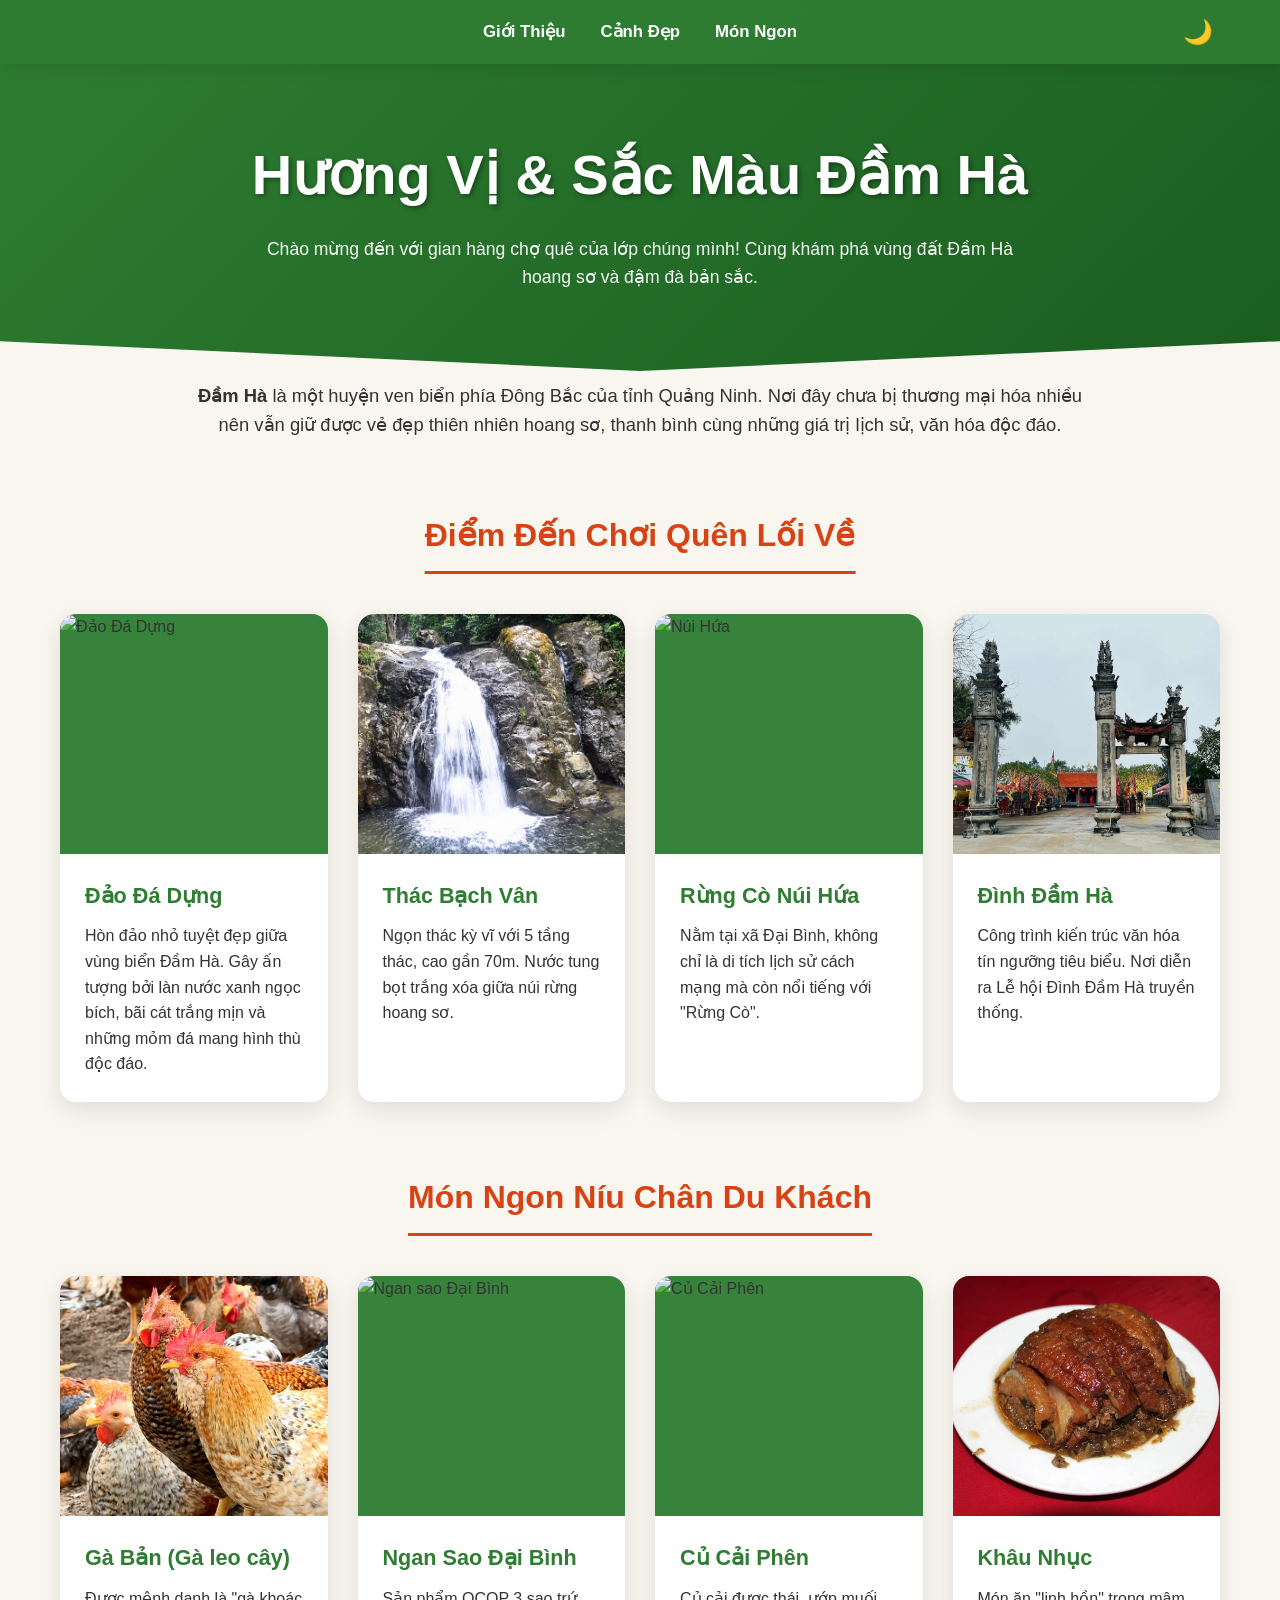
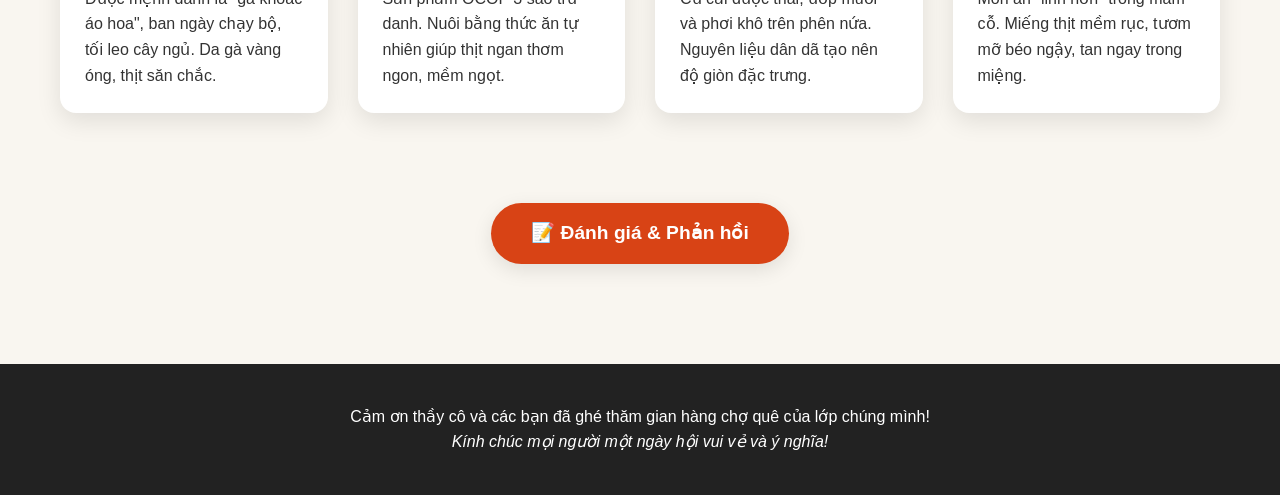
==== index.html @ acfd7c42 "Refactor styles and improve transitions in index.html Removed unnecessary descriptions and adjusted " ====
<!DOCTYPE html>
<html lang="vi">
<head>
    <meta charset="UTF-8">
    <meta name="viewport" content="width=device-width, initial-scale=1.0">
    <title>Khám Phá Đầm Hà - Gian Hàng Chợ Quê</title>
    <style>
        /* ========================================================
           1. HỆ THỐNG BIẾN MÀU SẮC (SÁNG / TỐI)
           ======================================================== */
        :root {
            --bg-color: #f9f6f0;
            --text-color: #333333;
            --card-bg: #ffffff;
            --header-bg: #2e7d32;
            --header-gradient: linear-gradient(135deg, #2e7d32, #1b5e20);
            --title-color: #d84315;
            --footer-bg: #222222;
            --nav-bg: rgba(46, 125, 50, 0.95);
            --shadow-color: rgba(0, 0, 0, 0.1);
        }

        body.dark-mode {
            --bg-color: #121212;
            --text-color: #e0e0e0;
            --card-bg: #1e1e1e;
            --header-bg: #1b5e20;
            --header-gradient: linear-gradient(135deg, #1b5e20, #09260d);
            --title-color: #ff8a65;
            --footer-bg: #000000;
            --nav-bg: rgba(10, 46, 14, 0.95);
            --shadow-color: rgba(255, 255, 255, 0.05);
        }

        /* ========================================================
           2. CÀI ĐẶT CƠ BẢN
           ======================================================== */
        * { box-sizing: border-box; margin: 0; padding: 0; }
        html { scroll-behavior: smooth; }

        body {
            font-family: 'Segoe UI', Tahoma, Geneva, Verdana, sans-serif;
            background-color: var(--bg-color);
            color: var(--text-color);
            line-height: 1.6;
            transition: background-color 0.3s ease, color 0.3s ease;
        }

        body.no-scroll { overflow: hidden; height: 100vh; }

        .fade-in { animation: fadeIn 0.8s ease-out forwards; }
        @keyframes fadeIn {
            from { opacity: 0; transform: translateY(20px); }
            to { opacity: 1; transform: translateY(0); }
        }

        /* ========================================================
           3. THANH MENU THÔNG MINH
           ======================================================== */
        nav {
            position: fixed; top: 0; left: 0; width: 100%;
            background-color: var(--nav-bg); padding: 10px 0; z-index: 2000;
            box-shadow: 0 4px 15px var(--shadow-color);
            backdrop-filter: blur(10px); -webkit-backdrop-filter: blur(10px);
            transform: translateY(0);
            transition: transform 0.4s ease-in-out, background-color 0.3s;
        }

        .nav-container {
            max-width: 1200px; margin: 0 auto; display: flex;
            justify-content: space-between; align-items: center; padding: 0 20px;
        }

        .nav-spacer { width: 44px; height: 44px; }

        nav ul { list-style-type: none; display: flex; gap: 5px; justify-content: center; flex-wrap: wrap; }
        nav ul li a {
            color: white; text-decoration: none; font-weight: 600; font-size: 1.05em;
            padding: 8px 15px; border-radius: 30px; transition: 0.3s;
        }
        nav ul li a:hover { background-color: rgba(255, 255, 255, 0.2); transform: translateY(-2px); }

        #theme-toggle {
            background: transparent; border: none; font-size: 1.5em; cursor: pointer;
            width: 44px; height: 44px; border-radius: 50%;
            transition: 0.3s; display: flex; align-items: center; justify-content: center;
        }
        #theme-toggle:hover { background-color: rgba(255, 255, 255, 0.2); transform: scale(1.1) rotate(15deg); }

        /* ========================================================
           4. HEADER & CARDS
           ======================================================== */
        header {
            background: var(--header-gradient); color: white; text-align: center;
            padding: 130px 20px 80px 20px; transition: 0.3s;
            clip-path: polygon(0 0, 100% 0, 100% 92%, 50% 100%, 0 92%);
        }
        header h1 { font-size: clamp(1.8em, 5vw, 3.5em); margin-bottom: 15px; text-shadow: 2px 2px 5px rgba(0,0,0,0.4); }
        header p { font-size: 1.1em; max-width: 800px; margin: 0 auto; opacity: 0.95; }

        main.container { max-width: 1200px; margin: -30px auto 0 auto; padding: 40px 20px; position: relative; z-index: 10; }
        section.section-target { scroll-margin-top: 90px; margin-bottom: 70px; }
        h2.section-title {
            text-align: center; color: var(--title-color); font-size: 2em;
            border-bottom: 3px solid var(--title-color); display: inline-block;
            padding-bottom: 10px; margin: 0 auto 40px auto; position: relative; left: 50%; transform: translateX(-50%);
        }

        .grid-layout { display: grid; grid-template-columns: repeat(auto-fit, minmax(260px, 1fr)); gap: 30px; }
        article.card {
            background-color: var(--card-bg); border-radius: 16px; box-shadow: 0 8px 25px var(--shadow-color);
            overflow: hidden; transition: 0.4s; display: flex; flex-direction: column;
        }
        article.card img {
            width: 100%; height: 240px; object-fit: cover; background-color: var(--nav-bg);
            transition: 0.5s; cursor: zoom-in; display: block;
        }
        article.card:hover img { transform: scale(1.05); }
        .card-content { padding: 25px; flex-grow: 1; }
        .card-content h3 { color: var(--header-bg); margin-bottom: 10px; font-size: 1.35em; }

        /* ========================================================
           5. LIGHTBOX & NÚT CUỘN
           ======================================================== */
        .lightbox-overlay {
            position: fixed; top: 0; left: 0; width: 100%; height: 100%;
            background-color: rgba(0, 0, 0, 0.92); z-index: 3000;
            display: flex; justify-content: center; align-items: center;
            opacity: 0; visibility: hidden; transition: 0.3s;
            backdrop-filter: blur(5px); -webkit-backdrop-filter: blur(5px);
        }
        .lightbox-overlay.show { opacity: 1; visibility: visible; }
        .lightbox-image {
            max-width: 95vw; max-height: 85vh; border-radius: 12px; box-shadow: 0 0 40px rgba(0,0,0,0.9);
            object-fit: contain; transform: scale(0.9); transition: 0.4s; user-select: none;
        }
        .lightbox-overlay.show .lightbox-image { transform: scale(1); }
        .close-lightbox {
            position: absolute; top: 15px; right: 20px; background: transparent; color: white;
            border: none; font-size: 50px; font-weight: bold; cursor: pointer; transition: 0.3s; z-index: 3001;
        }
        .close-lightbox:hover { color: var(--title-color); transform: rotate(90deg); }

        #back-to-top {
            position: fixed; right: 20px; bottom: 30px; background-color: var(--header-bg); color: white;
            border: none; border-radius: 50%; width: 50px; height: 50px; font-size: 1.6em; font-weight: bold;
            opacity: 0; visibility: hidden; transform: translateY(20px); cursor: pointer;
            box-shadow: 0 4px 15px var(--shadow-color); z-index: 1000; transition: 0.3s; padding-bottom: 4px;
        }
        #back-to-top.show { opacity: 1; visibility: visible; transform: translateY(0); }
        #back-to-top:hover { background-color: var(--title-color); transform: scale(1.1) translateY(-3px); }

        .feedback-section { text-align: center; padding: 20px; margin-bottom: 40px; }
        .feedback-btn {
            display: inline-block; background-color: var(--title-color); color: white; padding: 15px 40px;
            font-size: 1.2em; font-weight: bold; text-decoration: none; border-radius: 50px;
            box-shadow: 0 6px 20px var(--shadow-color); transition: 0.3s;
        }
        .feedback-btn:hover { transform: translateY(-5px) scale(1.05); background-color: #bf360c; }
        footer { background-color: var(--footer-bg); color: #ffffff; text-align: center; padding: 40px 20px; }
    </style>
</head>
<body>

    <nav id="navbar">
        <div class="nav-container">
            <div class="nav-spacer"></div>
            <ul>
                <li><a href="#gioi-thieu">Giới Thiệu</a></li>
                <li><a href="#dia-diem">Cảnh Đẹp</a></li>
                <li><a href="#dac-san">Món Ngon</a></li>
            </ul>
            <button id="theme-toggle" onclick="toggleTheme()" aria-label="Đổi giao diện">🌙</button>
        </div>
    </nav>

    <button id="back-to-top" onclick="scrollToTop()" aria-label="Lên đầu trang">&uarr;</button>

    <div id="lightbox-overlay" class="lightbox-overlay" onclick="closeLightbox(event)">
        <button id="close-lightbox" class="close-lightbox" onclick="closeLightbox(event)">&times;</button>
        <img id="lightbox-image" class="lightbox-image" alt="Ảnh phóng to">
    </div>

    <header class="fade-in">
        <h1>Hương Vị & Sắc Màu Đầm Hà</h1>
        <p>Chào mừng đến với gian hàng chợ quê của lớp chúng mình! Cùng khám phá vùng đất Đầm Hà hoang sơ và đậm đà bản sắc.</p>
    </header>

    <main class="container">
        
        <section id="gioi-thieu" class="fade-in section-target" style="text-align: center; font-size: 1.15em; max-width: 900px; margin-left: auto; margin-right: auto;">
            <p><strong>Đầm Hà</strong> là một huyện ven biển phía Đông Bắc của tỉnh Quảng Ninh. Nơi đây chưa bị thương mại hóa nhiều nên vẫn giữ được vẻ đẹp thiên nhiên hoang sơ, thanh bình cùng những giá trị lịch sử, văn hóa độc đáo.</p>
        </section>

        <section id="dia-diem" class="fade-in section-target">
            <h2 class="section-title">Điểm Đến Chơi Quên Lối Về</h2>
            <div class="grid-layout">
                <article class="card">
                    <img src="images/daodadung.webp" alt="Đảo Đá Dựng" onclick="openLightbox(this)">
                    <div class="card-content">
                        <h3>Đảo Đá Dựng</h3>
                        <p>Hòn đảo nhỏ tuyệt đẹp giữa vùng biển Đầm Hà. Gây ấn tượng bởi làn nước xanh ngọc bích, bãi cát trắng mịn và những mỏm đá mang hình thù độc đáo.</p>
                    </div>
                </article>
                <article class="card">
                    <img src="images/thacbachvan.webp" alt="Thác Bạch Vân" onclick="openLightbox(this)">
                    <div class="card-content">
                        <h3>Thác Bạch Vân</h3>
                        <p>Ngọn thác kỳ vĩ với 5 tầng thác, cao gần 70m. Nước tung bọt trắng xóa giữa núi rừng hoang sơ.</p>
                    </div>
                </article>
                <article class="card">
                    <img src="images/nuihua.webp" alt="Núi Hứa" onclick="openLightbox(this)">
                    <div class="card-content">
                        <h3>Rừng Cò Núi Hứa</h3>
                        <p>Nằm tại xã Đại Bình, không chỉ là di tích lịch sử cách mạng mà còn nổi tiếng với "Rừng Cò".</p>
                    </div>
                </article>
                <article class="card">
                    <img src="images/dinhdamha.webp" alt="Đình Đầm Hà" onclick="openLightbox(this)">
                    <div class="card-content">
                        <h3>Đình Đầm Hà</h3>
                        <p>Công trình kiến trúc văn hóa tín ngưỡng tiêu biểu. Nơi diễn ra Lễ hội Đình Đầm Hà truyền thống.</p>
                    </div>
                </article>
            </div>
        </section>

        <section id="dac-san" class="fade-in section-target">
            <h2 class="section-title">Món Ngon Níu Chân Du Khách</h2>
            <div class="grid-layout">
                <article class="card">
                    <img src="images/gabandamha.webp" alt="Gà bản Đầm Hà" onclick="openLightbox(this)">
                    <div class="card-content">
                        <h3>Gà Bản (Gà leo cây)</h3>
                        <p>Được mệnh danh là "gà khoác áo hoa", ban ngày chạy bộ, tối leo cây ngủ. Da gà vàng óng, thịt săn chắc.</p>
                    </div>
                </article>
                <article class="card">
                    <img src="images/ngansao.webp" alt="Ngan sao Đại Bình" onclick="openLightbox(this)">
                    <div class="card-content">
                        <h3>Ngan Sao Đại Bình</h3>
                        <p>Sản phẩm OCOP 3 sao trứ danh. Nuôi bằng thức ăn tự nhiên giúp thịt ngan thơm ngon, mềm ngọt.</p>
                    </div>
                </article>
                <article class="card">
                    <img src="images/cucaiphen.webp" alt="Củ Cải Phên" onclick="openLightbox(this)">
                    <div class="card-content">
                        <h3>Củ Cải Phên</h3>
                        <p>Củ cải được thái, ướp muối và phơi khô trên phên nứa. Nguyên liệu dân dã tạo nên độ giòn đặc trưng.</p>
                    </div>
                </article>
                <article class="card">
                    <img src="images/khaunhuc.webp" alt="Khâu Nhục Đầm Hà" onclick="openLightbox(this)">
                    <div class="card-content">
                        <h3>Khâu Nhục</h3>
                        <p>Món ăn "linh hồn" trong mâm cỗ. Miếng thịt mềm rục, tươm mỡ béo ngậy, tan ngay trong miệng.</p>
                    </div>
                </article>
            </div>
        </section>

        <div class="feedback-section fade-in">
            <a href="feedback.html" class="feedback-btn">📝 Đánh giá & Phản hồi</a>
        </div>
    </main>

    <footer>
        <p>Cảm ơn thầy cô và các bạn đã ghé thăm gian hàng chợ quê của lớp chúng mình!</p>
        <p><i>Kính chúc mọi người một ngày hội vui vẻ và ý nghĩa!</i></p>
    </footer>

    <script>
        // Hàm đổi giao diện Tối/Sáng
        function toggleTheme() {
            document.body.classList.toggle('dark-mode');
            var btn = document.getElementById('theme-toggle');
            if(btn) {
                btn.innerHTML = document.body.classList.contains('dark-mode') ? '☀️' : '🌙';
            }
        }

        // Hàm cuộn lên đầu trang
        function scrollToTop() {
            window.scrollTo({ top: 0, behavior: 'smooth' });
        }

        // Hàm mở ảnh phóng to
        function openLightbox(imgElement) {
            var overlay = document.getElementById('lightbox-overlay');
            var lbImg = document.getElementById('lightbox-image');
            if (overlay && lbImg) {
                lbImg.src = imgElement.src;
                overlay.classList.add('show');
                document.body.classList.add('no-scroll');
            }
        }

        // Hàm đóng ảnh phóng to
        function closeLightbox(event) {
            // Không đóng nếu người dùng lỡ bấm trúng vào chính bức ảnh
            if (event && event.target.id === 'lightbox-image') return; 
            
            var overlay = document.getElementById('lightbox-overlay');
            if (overlay) overlay.classList.remove('show');
            document.body.classList.remove('no-scroll');
        }

        // Hàm đóng ảnh bằng phím ESC
        document.addEventListener('keydown', function(event) {
            if (event.key === 'Escape' || event.key === 'Esc') {
                closeLightbox();
            }
        });

        // Xử lý hiệu ứng Cuộn trang (Menu tự ẩn & Hiện nút lên đầu)
        var lastScrollY = window.scrollY;
        window.addEventListener('scroll', function() {
            var currentScrollY = window.scrollY;
            var nav = document.getElementById('navbar');
            var bttBtn = document.getElementById('back-to-top');

            // Xử lý thanh Menu
            if (nav) {
                if (currentScrollY > lastScrollY && currentScrollY > 120) {
                    nav.style.transform = 'translateY(-100%)'; // Cuộn xuống -> Ẩn
                } else {
                    nav.style.transform = 'translateY(0)'; // Cuộn lên -> Hiện
                }
            }
            lastScrollY = currentScrollY;

            // Xử lý nút Lên đỉnh
            if (bttBtn) {
                if (currentScrollY > 300) bttBtn.classList.add('show');
                else bttBtn.classList.remove('show');
            }
        });
    </script>
</body>
</html>
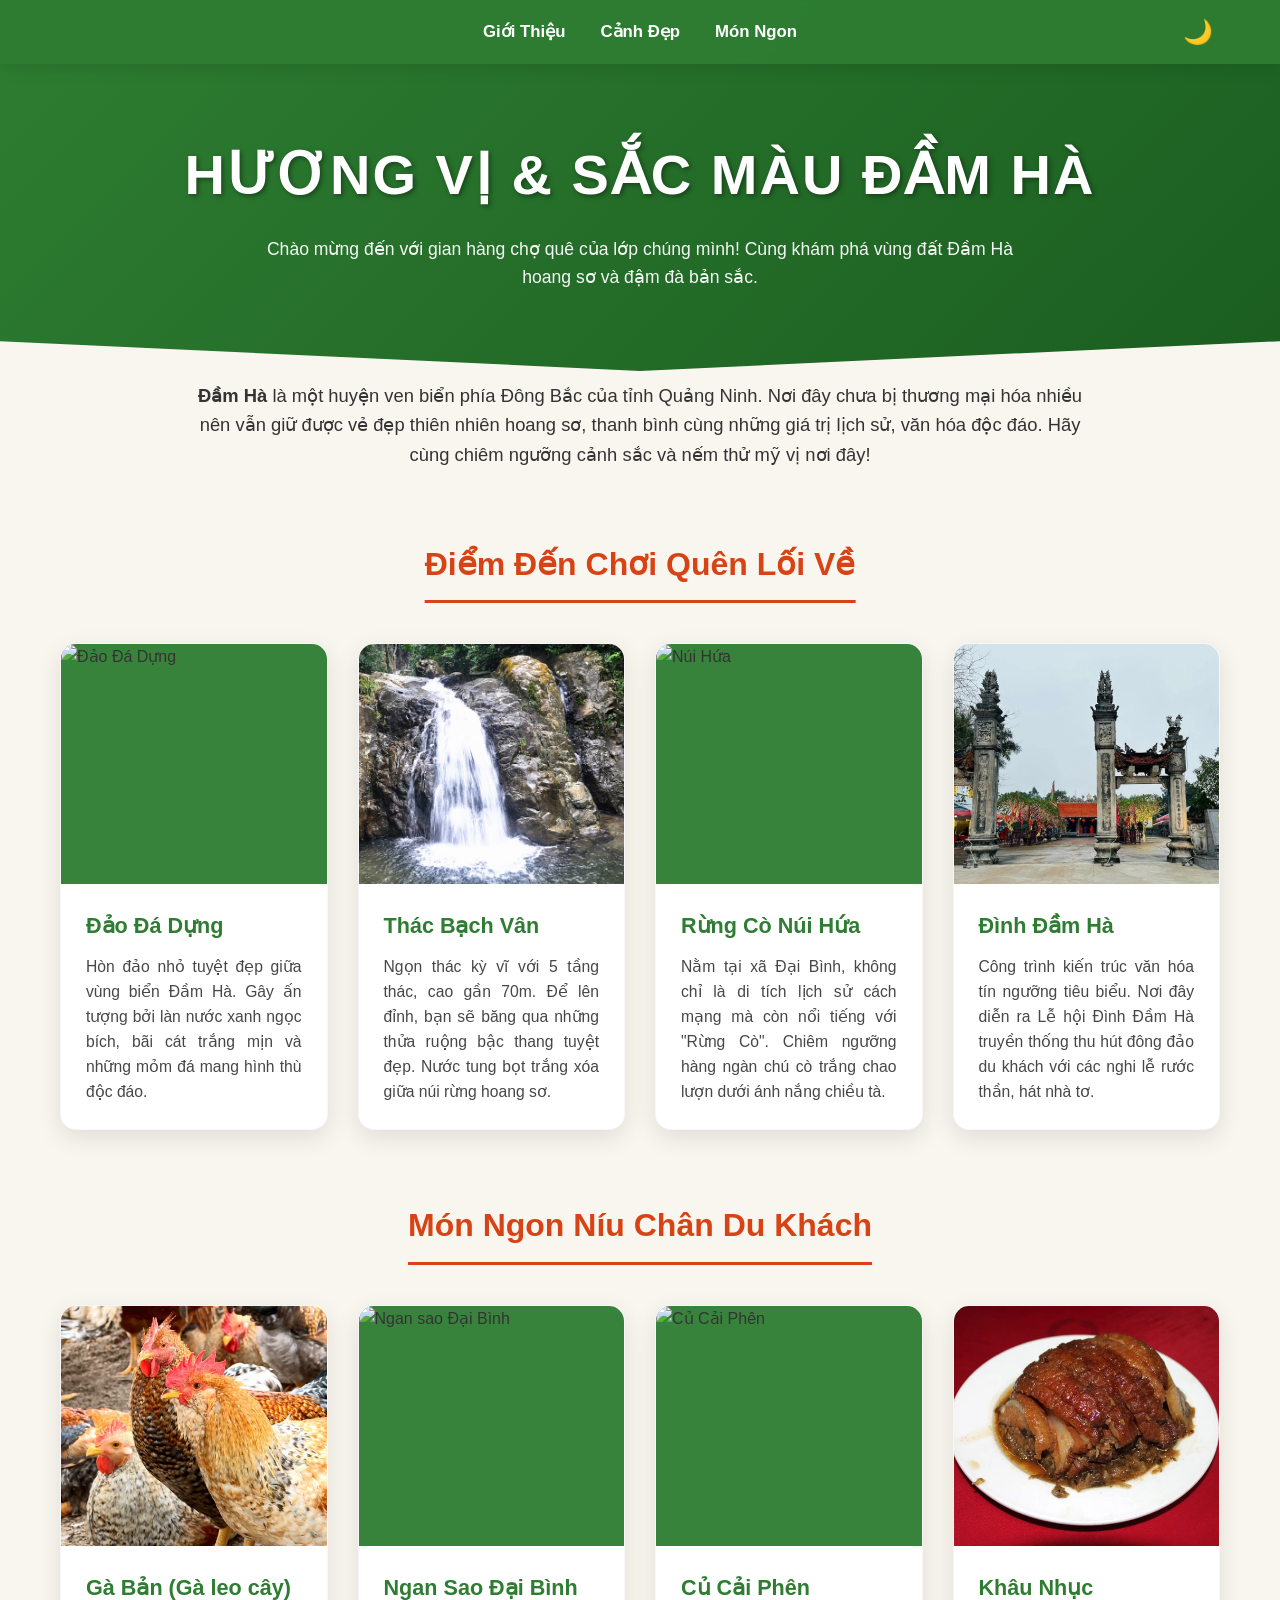
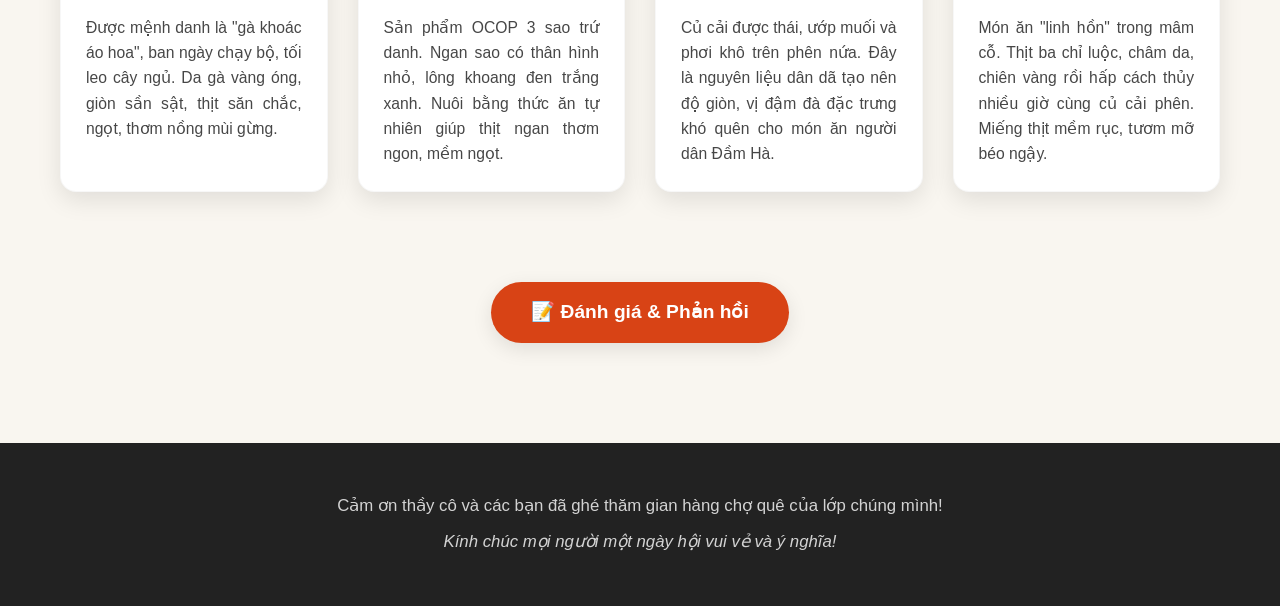
==== commit a648807b: "Update index.html" ====
--- a/index.html
+++ b/index.html
@@ -3,10 +3,11 @@
 <head>
     <meta charset="UTF-8">
     <meta name="viewport" content="width=device-width, initial-scale=1.0">
+    <meta name="description" content="Khám phá gian hàng chợ quê lớp chúng mình với những cảnh đẹp và đặc sản trứ danh của Đầm Hà, Quảng Ninh.">
     <title>Khám Phá Đầm Hà - Gian Hàng Chợ Quê</title>
     <style>
         /* ========================================================
-           1. HỆ THỐNG BIẾN MÀU SẮC (SÁNG / TỐI)
+           1. HỆ THỐNG BIẾN MÀU SẮC TỐI ƯU
            ======================================================== */
         :root {
             --bg-color: #f9f6f0;
@@ -18,6 +19,7 @@
             --footer-bg: #222222;
             --nav-bg: rgba(46, 125, 50, 0.95);
             --shadow-color: rgba(0, 0, 0, 0.1);
+            --transition-speed: 0.3s;
         }
 
         body.dark-mode {
@@ -27,7 +29,7 @@
             --header-bg: #1b5e20;
             --header-gradient: linear-gradient(135deg, #1b5e20, #09260d);
             --title-color: #ff8a65;
-            --footer-bg: #000000;
+            --footer-bg: #050505;
             --nav-bg: rgba(10, 46, 14, 0.95);
             --shadow-color: rgba(255, 255, 255, 0.05);
         }
@@ -43,7 +45,7 @@
             background-color: var(--bg-color);
             color: var(--text-color);
             line-height: 1.6;
-            transition: background-color 0.3s ease, color 0.3s ease;
+            transition: background-color var(--transition-speed), color var(--transition-speed);
         }
 
         body.no-scroll { overflow: hidden; height: 100vh; }
@@ -63,7 +65,7 @@
             box-shadow: 0 4px 15px var(--shadow-color);
             backdrop-filter: blur(10px); -webkit-backdrop-filter: blur(10px);
             transform: translateY(0);
-            transition: transform 0.4s ease-in-out, background-color 0.3s;
+            transition: transform 0.4s ease-in-out, background-color var(--transition-speed);
         }
 
         .nav-container {
@@ -71,35 +73,37 @@
             justify-content: space-between; align-items: center; padding: 0 20px;
         }
 
-        .nav-spacer { width: 44px; height: 44px; }
+        .nav-spacer { width: 44px; height: 44px; } /* Giữ Menu căn giữa tuyệt đối */
 
         nav ul { list-style-type: none; display: flex; gap: 5px; justify-content: center; flex-wrap: wrap; }
         nav ul li a {
             color: white; text-decoration: none; font-weight: 600; font-size: 1.05em;
-            padding: 8px 15px; border-radius: 30px; transition: 0.3s;
+            padding: 8px 15px; border-radius: 30px; transition: background-color var(--transition-speed), transform 0.2s;
         }
         nav ul li a:hover { background-color: rgba(255, 255, 255, 0.2); transform: translateY(-2px); }
 
         #theme-toggle {
             background: transparent; border: none; font-size: 1.5em; cursor: pointer;
             width: 44px; height: 44px; border-radius: 50%;
-            transition: 0.3s; display: flex; align-items: center; justify-content: center;
+            transition: transform 0.3s, background-color var(--transition-speed);
+            display: flex; align-items: center; justify-content: center; color: white;
         }
         #theme-toggle:hover { background-color: rgba(255, 255, 255, 0.2); transform: scale(1.1) rotate(15deg); }
 
         /* ========================================================
-           4. HEADER & CARDS
+           4. HEADER & NỘI DUNG CHÍNH
            ======================================================== */
         header {
             background: var(--header-gradient); color: white; text-align: center;
-            padding: 130px 20px 80px 20px; transition: 0.3s;
+            padding: 130px 20px 80px 20px; transition: background var(--transition-speed);
             clip-path: polygon(0 0, 100% 0, 100% 92%, 50% 100%, 0 92%);
         }
-        header h1 { font-size: clamp(1.8em, 5vw, 3.5em); margin-bottom: 15px; text-shadow: 2px 2px 5px rgba(0,0,0,0.4); }
+        header h1 { font-size: clamp(1.8em, 5vw, 3.5em); margin-bottom: 15px; text-shadow: 2px 2px 5px rgba(0,0,0,0.4); text-transform: uppercase; letter-spacing: 2px; }
         header p { font-size: 1.1em; max-width: 800px; margin: 0 auto; opacity: 0.95; }
 
         main.container { max-width: 1200px; margin: -30px auto 0 auto; padding: 40px 20px; position: relative; z-index: 10; }
         section.section-target { scroll-margin-top: 90px; margin-bottom: 70px; }
+        
         h2.section-title {
             text-align: center; color: var(--title-color); font-size: 2em;
             border-bottom: 3px solid var(--title-color); display: inline-block;
@@ -107,45 +111,57 @@
         }
 
         .grid-layout { display: grid; grid-template-columns: repeat(auto-fit, minmax(260px, 1fr)); gap: 30px; }
+        
         article.card {
             background-color: var(--card-bg); border-radius: 16px; box-shadow: 0 8px 25px var(--shadow-color);
-            overflow: hidden; transition: 0.4s; display: flex; flex-direction: column;
+            overflow: hidden; transition: transform 0.4s, box-shadow 0.4s, background-color var(--transition-speed);
+            display: flex; flex-direction: column; border: 1px solid rgba(0,0,0,0.03);
         }
         article.card img {
             width: 100%; height: 240px; object-fit: cover; background-color: var(--nav-bg);
-            transition: 0.5s; cursor: zoom-in; display: block;
-        }
+            transition: transform 0.5s; cursor: zoom-in; display: block;
+        }
+        article.card:hover { transform: translateY(-8px); box-shadow: 0 15px 35px var(--shadow-color); }
         article.card:hover img { transform: scale(1.05); }
+        
         .card-content { padding: 25px; flex-grow: 1; }
-        .card-content h3 { color: var(--header-bg); margin-bottom: 10px; font-size: 1.35em; }
-
-        /* ========================================================
-           5. LIGHTBOX & NÚT CUỘN
+        .card-content h3 { color: var(--header-bg); margin-bottom: 10px; font-size: 1.35em; transition: color var(--transition-speed); }
+        .card-content p { text-align: justify; font-size: 0.98em; opacity: 0.9; }
+
+        /* ========================================================
+           5. LIGHTBOX (KHUNG PHÓNG TO ẢNH)
            ======================================================== */
         .lightbox-overlay {
             position: fixed; top: 0; left: 0; width: 100%; height: 100%;
             background-color: rgba(0, 0, 0, 0.92); z-index: 3000;
             display: flex; justify-content: center; align-items: center;
-            opacity: 0; visibility: hidden; transition: 0.3s;
+            opacity: 0; visibility: hidden; transition: opacity 0.3s, visibility 0.3s;
             backdrop-filter: blur(5px); -webkit-backdrop-filter: blur(5px);
         }
         .lightbox-overlay.show { opacity: 1; visibility: visible; }
+        
         .lightbox-image {
             max-width: 95vw; max-height: 85vh; border-radius: 12px; box-shadow: 0 0 40px rgba(0,0,0,0.9);
-            object-fit: contain; transform: scale(0.9); transition: 0.4s; user-select: none;
+            object-fit: contain; transform: scale(0.9); transition: transform 0.4s cubic-bezier(0.175, 0.885, 0.32, 1.275);
+            user-select: none;
         }
         .lightbox-overlay.show .lightbox-image { transform: scale(1); }
+        
         .close-lightbox {
             position: absolute; top: 15px; right: 20px; background: transparent; color: white;
-            border: none; font-size: 50px; font-weight: bold; cursor: pointer; transition: 0.3s; z-index: 3001;
+            border: none; font-size: 50px; font-weight: bold; cursor: pointer; transition: color 0.3s, transform 0.3s; z-index: 3001;
+            width: 50px; height: 50px; display: flex; align-items: center; justify-content: center; line-height: 1;
         }
         .close-lightbox:hover { color: var(--title-color); transform: rotate(90deg); }
 
+        /* ========================================================
+           6. NÚT CUỘN LÊN ĐẦU TRANG & NÚT PHẢN HỒI
+           ======================================================== */
         #back-to-top {
             position: fixed; right: 20px; bottom: 30px; background-color: var(--header-bg); color: white;
-            border: none; border-radius: 50%; width: 50px; height: 50px; font-size: 1.6em; font-weight: bold;
+            border: none; border-radius: 50%; width: 50px; height: 50px; font-size: 1.6em; font-weight: bold; font-family: Arial, sans-serif;
             opacity: 0; visibility: hidden; transform: translateY(20px); cursor: pointer;
-            box-shadow: 0 4px 15px var(--shadow-color); z-index: 1000; transition: 0.3s; padding-bottom: 4px;
+            box-shadow: 0 4px 15px var(--shadow-color); z-index: 1000; transition: all 0.3s; padding-bottom: 4px;
         }
         #back-to-top.show { opacity: 1; visibility: visible; transform: translateY(0); }
         #back-to-top:hover { background-color: var(--title-color); transform: scale(1.1) translateY(-3px); }
@@ -154,13 +170,27 @@
         .feedback-btn {
             display: inline-block; background-color: var(--title-color); color: white; padding: 15px 40px;
             font-size: 1.2em; font-weight: bold; text-decoration: none; border-radius: 50px;
-            box-shadow: 0 6px 20px var(--shadow-color); transition: 0.3s;
-        }
-        .feedback-btn:hover { transform: translateY(-5px) scale(1.05); background-color: #bf360c; }
-        footer { background-color: var(--footer-bg); color: #ffffff; text-align: center; padding: 40px 20px; }
+            box-shadow: 0 6px 20px var(--shadow-color); transition: transform 0.3s, background-color 0.3s;
+        }
+        .feedback-btn:hover { transform: translateY(-5px) scale(1.05); background-color: #bf360c; color: white; }
+
+        /* ========================================================
+           7. CHÂN TRANG
+           ======================================================== */
+        footer {
+            background-color: var(--footer-bg); color: #ffffff; text-align: center;
+            padding: 40px 20px; transition: background-color var(--transition-speed);
+        }
+        footer p { margin: 10px 0; font-size: 1.05em; opacity: 0.8; }
     </style>
 </head>
 <body>
+
+    <script>
+        try {
+            if (localStorage.getItem('theme') === 'dark') document.body.classList.add('dark-mode');
+        } catch (e) { /* Bỏ qua nếu trình duyệt chặn localStorage */ }
+    </script>
 
     <nav id="navbar">
         <div class="nav-container">
@@ -170,14 +200,14 @@
                 <li><a href="#dia-diem">Cảnh Đẹp</a></li>
                 <li><a href="#dac-san">Món Ngon</a></li>
             </ul>
-            <button id="theme-toggle" onclick="toggleTheme()" aria-label="Đổi giao diện">🌙</button>
+            <button id="theme-toggle" aria-label="Đổi giao diện" title="Đổi màu nền">🌙</button>
         </div>
     </nav>
 
-    <button id="back-to-top" onclick="scrollToTop()" aria-label="Lên đầu trang">&uarr;</button>
-
-    <div id="lightbox-overlay" class="lightbox-overlay" onclick="closeLightbox(event)">
-        <button id="close-lightbox" class="close-lightbox" onclick="closeLightbox(event)">&times;</button>
+    <button id="back-to-top" aria-label="Lên đầu trang" title="Trở lên trên">&uarr;</button>
+
+    <div id="lightbox-overlay" class="lightbox-overlay">
+        <button id="close-lightbox" class="close-lightbox" title="Đóng">&times;</button>
         <img id="lightbox-image" class="lightbox-image" alt="Ảnh phóng to">
     </div>
 
@@ -189,74 +219,26 @@
     <main class="container">
         
         <section id="gioi-thieu" class="fade-in section-target" style="text-align: center; font-size: 1.15em; max-width: 900px; margin-left: auto; margin-right: auto;">
-            <p><strong>Đầm Hà</strong> là một huyện ven biển phía Đông Bắc của tỉnh Quảng Ninh. Nơi đây chưa bị thương mại hóa nhiều nên vẫn giữ được vẻ đẹp thiên nhiên hoang sơ, thanh bình cùng những giá trị lịch sử, văn hóa độc đáo.</p>
+            <p><strong>Đầm Hà</strong> là một huyện ven biển phía Đông Bắc của tỉnh Quảng Ninh. Nơi đây chưa bị thương mại hóa nhiều nên vẫn giữ được vẻ đẹp thiên nhiên hoang sơ, thanh bình cùng những giá trị lịch sử, văn hóa độc đáo. Hãy cùng chiêm ngưỡng cảnh sắc và nếm thử mỹ vị nơi đây!</p>
         </section>
 
         <section id="dia-diem" class="fade-in section-target">
             <h2 class="section-title">Điểm Đến Chơi Quên Lối Về</h2>
             <div class="grid-layout">
-                <article class="card">
-                    <img src="images/daodadung.webp" alt="Đảo Đá Dựng" onclick="openLightbox(this)">
-                    <div class="card-content">
-                        <h3>Đảo Đá Dựng</h3>
-                        <p>Hòn đảo nhỏ tuyệt đẹp giữa vùng biển Đầm Hà. Gây ấn tượng bởi làn nước xanh ngọc bích, bãi cát trắng mịn và những mỏm đá mang hình thù độc đáo.</p>
-                    </div>
-                </article>
-                <article class="card">
-                    <img src="images/thacbachvan.webp" alt="Thác Bạch Vân" onclick="openLightbox(this)">
-                    <div class="card-content">
-                        <h3>Thác Bạch Vân</h3>
-                        <p>Ngọn thác kỳ vĩ với 5 tầng thác, cao gần 70m. Nước tung bọt trắng xóa giữa núi rừng hoang sơ.</p>
-                    </div>
-                </article>
-                <article class="card">
-                    <img src="images/nuihua.webp" alt="Núi Hứa" onclick="openLightbox(this)">
-                    <div class="card-content">
-                        <h3>Rừng Cò Núi Hứa</h3>
-                        <p>Nằm tại xã Đại Bình, không chỉ là di tích lịch sử cách mạng mà còn nổi tiếng với "Rừng Cò".</p>
-                    </div>
-                </article>
-                <article class="card">
-                    <img src="images/dinhdamha.webp" alt="Đình Đầm Hà" onclick="openLightbox(this)">
-                    <div class="card-content">
-                        <h3>Đình Đầm Hà</h3>
-                        <p>Công trình kiến trúc văn hóa tín ngưỡng tiêu biểu. Nơi diễn ra Lễ hội Đình Đầm Hà truyền thống.</p>
-                    </div>
-                </article>
+                <article class="card"><img src="images/daodadung.webp" alt="Đảo Đá Dựng"><div class="card-content"><h3>Đảo Đá Dựng</h3><p>Hòn đảo nhỏ tuyệt đẹp giữa vùng biển Đầm Hà. Gây ấn tượng bởi làn nước xanh ngọc bích, bãi cát trắng mịn và những mỏm đá mang hình thù độc đáo.</p></div></article>
+                <article class="card"><img src="images/thacbachvan.webp" alt="Thác Bạch Vân"><div class="card-content"><h3>Thác Bạch Vân</h3><p>Ngọn thác kỳ vĩ với 5 tầng thác, cao gần 70m. Để lên đỉnh, bạn sẽ băng qua những thửa ruộng bậc thang tuyệt đẹp. Nước tung bọt trắng xóa giữa núi rừng hoang sơ.</p></div></article>
+                <article class="card"><img src="images/nuihua.webp" alt="Núi Hứa"><div class="card-content"><h3>Rừng Cò Núi Hứa</h3><p>Nằm tại xã Đại Bình, không chỉ là di tích lịch sử cách mạng mà còn nổi tiếng với "Rừng Cò". Chiêm ngưỡng hàng ngàn chú cò trắng chao lượn dưới ánh nắng chiều tà.</p></div></article>
+                <article class="card"><img src="images/dinhdamha.webp" alt="Đình Đầm Hà"><div class="card-content"><h3>Đình Đầm Hà</h3><p>Công trình kiến trúc văn hóa tín ngưỡng tiêu biểu. Nơi đây diễn ra Lễ hội Đình Đầm Hà truyền thống thu hút đông đảo du khách với các nghi lễ rước thần, hát nhà tơ.</p></div></article>
             </div>
         </section>
 
-        <section id="dac-san" class="fade-in section-target">
+        <section id="dac-san" class="fade-in section-target" style="animation-delay: 0.2s;">
             <h2 class="section-title">Món Ngon Níu Chân Du Khách</h2>
             <div class="grid-layout">
-                <article class="card">
-                    <img src="images/gabandamha.webp" alt="Gà bản Đầm Hà" onclick="openLightbox(this)">
-                    <div class="card-content">
-                        <h3>Gà Bản (Gà leo cây)</h3>
-                        <p>Được mệnh danh là "gà khoác áo hoa", ban ngày chạy bộ, tối leo cây ngủ. Da gà vàng óng, thịt săn chắc.</p>
-                    </div>
-                </article>
-                <article class="card">
-                    <img src="images/ngansao.webp" alt="Ngan sao Đại Bình" onclick="openLightbox(this)">
-                    <div class="card-content">
-                        <h3>Ngan Sao Đại Bình</h3>
-                        <p>Sản phẩm OCOP 3 sao trứ danh. Nuôi bằng thức ăn tự nhiên giúp thịt ngan thơm ngon, mềm ngọt.</p>
-                    </div>
-                </article>
-                <article class="card">
-                    <img src="images/cucaiphen.webp" alt="Củ Cải Phên" onclick="openLightbox(this)">
-                    <div class="card-content">
-                        <h3>Củ Cải Phên</h3>
-                        <p>Củ cải được thái, ướp muối và phơi khô trên phên nứa. Nguyên liệu dân dã tạo nên độ giòn đặc trưng.</p>
-                    </div>
-                </article>
-                <article class="card">
-                    <img src="images/khaunhuc.webp" alt="Khâu Nhục Đầm Hà" onclick="openLightbox(this)">
-                    <div class="card-content">
-                        <h3>Khâu Nhục</h3>
-                        <p>Món ăn "linh hồn" trong mâm cỗ. Miếng thịt mềm rục, tươm mỡ béo ngậy, tan ngay trong miệng.</p>
-                    </div>
-                </article>
+                <article class="card"><img src="images/gabandamha.webp" alt="Gà bản Đầm Hà"><div class="card-content"><h3>Gà Bản (Gà leo cây)</h3><p>Được mệnh danh là "gà khoác áo hoa", ban ngày chạy bộ, tối leo cây ngủ. Da gà vàng óng, giòn sần sật, thịt săn chắc, ngọt, thơm nồng mùi gừng.</p></div></article>
+                <article class="card"><img src="images/ngansao.webp" alt="Ngan sao Đại Bình"><div class="card-content"><h3>Ngan Sao Đại Bình</h3><p>Sản phẩm OCOP 3 sao trứ danh. Ngan sao có thân hình nhỏ, lông khoang đen trắng xanh. Nuôi bằng thức ăn tự nhiên giúp thịt ngan thơm ngon, mềm ngọt.</p></div></article>
+                <article class="card"><img src="images/cucaiphen.webp" alt="Củ Cải Phên"><div class="card-content"><h3>Củ Cải Phên</h3><p>Củ cải được thái, ướp muối và phơi khô trên phên nứa. Đây là nguyên liệu dân dã tạo nên độ giòn, vị đậm đà đặc trưng khó quên cho món ăn người dân Đầm Hà.</p></div></article>
+                <article class="card"><img src="images/khaunhuc.webp" alt="Khâu Nhục Đầm Hà"><div class="card-content"><h3>Khâu Nhục</h3><p>Món ăn "linh hồn" trong mâm cỗ. Thịt ba chỉ luộc, châm da, chiên vàng rồi hấp cách thủy nhiều giờ cùng củ cải phên. Miếng thịt mềm rục, tươm mỡ béo ngậy.</p></div></article>
             </div>
         </section>
 
@@ -271,70 +253,85 @@
     </footer>
 
     <script>
-        // Hàm đổi giao diện Tối/Sáng
-        function toggleTheme() {
-            document.body.classList.toggle('dark-mode');
-            var btn = document.getElementById('theme-toggle');
-            if(btn) {
-                btn.innerHTML = document.body.classList.contains('dark-mode') ? '☀️' : '🌙';
-            }
-        }
-
-        // Hàm cuộn lên đầu trang
-        function scrollToTop() {
-            window.scrollTo({ top: 0, behavior: 'smooth' });
-        }
-
-        // Hàm mở ảnh phóng to
-        function openLightbox(imgElement) {
-            var overlay = document.getElementById('lightbox-overlay');
-            var lbImg = document.getElementById('lightbox-image');
-            if (overlay && lbImg) {
-                lbImg.src = imgElement.src;
-                overlay.classList.add('show');
+        document.addEventListener('DOMContentLoaded', () => {
+            // --- 1. XỬ LÝ GIAO DIỆN TỐI/SÁNG ---
+            const themeBtn = document.getElementById('theme-toggle');
+            if (themeBtn) {
+                // Đặt Icon ban đầu
+                themeBtn.innerHTML = document.body.classList.contains('dark-mode') ? '☀️' : '🌙';
+                
+                themeBtn.addEventListener('click', () => {
+                    document.body.classList.toggle('dark-mode');
+                    const isDark = document.body.classList.contains('dark-mode');
+                    themeBtn.innerHTML = isDark ? '☀️' : '🌙';
+                    // Lưu trạng thái an toàn
+                    try { localStorage.setItem('theme', isDark ? 'dark' : 'light'); } catch (e) {}
+                });
+            }
+
+            // --- 2. XỬ LÝ CUỘN TRANG (MENU & NÚT LÊN ĐẦU) ---
+            const nav = document.getElementById('navbar');
+            const btt = document.getElementById('back-to-top');
+            let lastY = window.scrollY;
+
+            window.addEventListener('scroll', () => {
+                const currentY = window.scrollY;
+                // Menu trượt
+                if (nav) nav.style.transform = (currentY > lastY && currentY > 120) ? 'translateY(-100%)' : 'translateY(0)';
+                lastY = currentY;
+
+                // Nút lên đầu trang
+                if (btt) {
+                    if (currentY > 400) btt.classList.add('show');
+                    else btt.classList.remove('show');
+                }
+            });
+
+            if (btt) {
+                btt.addEventListener('click', () => window.scrollTo({ top: 0, behavior: 'smooth' }));
+            }
+
+            // --- 3. XỬ LÝ LIGHTBOX (PHÓNG TO ẢNH) ---
+            const lbOverlay = document.getElementById('lightbox-overlay');
+            const lbImage = document.getElementById('lightbox-image');
+            const lbClose = document.getElementById('close-lightbox');
+            const cards = document.querySelectorAll('article.card img');
+
+            function openLightbox(src, alt) {
+                if (!lbOverlay || !lbImage) return;
+                lbImage.src = src;
+                lbImage.alt = alt || 'Ảnh phóng to';
+                lbOverlay.classList.add('show');
                 document.body.classList.add('no-scroll');
-            }
-        }
-
-        // Hàm đóng ảnh phóng to
-        function closeLightbox(event) {
-            // Không đóng nếu người dùng lỡ bấm trúng vào chính bức ảnh
-            if (event && event.target.id === 'lightbox-image') return; 
-            
-            var overlay = document.getElementById('lightbox-overlay');
-            if (overlay) overlay.classList.remove('show');
-            document.body.classList.remove('no-scroll');
-        }
-
-        // Hàm đóng ảnh bằng phím ESC
-        document.addEventListener('keydown', function(event) {
-            if (event.key === 'Escape' || event.key === 'Esc') {
-                closeLightbox();
-            }
-        });
-
-        // Xử lý hiệu ứng Cuộn trang (Menu tự ẩn & Hiện nút lên đầu)
-        var lastScrollY = window.scrollY;
-        window.addEventListener('scroll', function() {
-            var currentScrollY = window.scrollY;
-            var nav = document.getElementById('navbar');
-            var bttBtn = document.getElementById('back-to-top');
-
-            // Xử lý thanh Menu
-            if (nav) {
-                if (currentScrollY > lastScrollY && currentScrollY > 120) {
-                    nav.style.transform = 'translateY(-100%)'; // Cuộn xuống -> Ẩn
-                } else {
-                    nav.style.transform = 'translateY(0)'; // Cuộn lên -> Hiện
-                }
-            }
-            lastScrollY = currentScrollY;
-
-            // Xử lý nút Lên đỉnh
-            if (bttBtn) {
-                if (currentScrollY > 300) bttBtn.classList.add('show');
-                else bttBtn.classList.remove('show');
-            }
+                try { window.history.pushState({ lbOpen: true }, ''); } catch (e) {}
+            }
+
+            function closeLightbox() {
+                if (!lbOverlay || !lbImage) return;
+                lbOverlay.classList.remove('show');
+                document.body.classList.remove('no-scroll');
+                setTimeout(() => { lbImage.removeAttribute('src'); }, 300); // Đợi mờ xong mới xóa ảnh
+            }
+
+            // Gắn sự kiện click cho tất cả ảnh
+            cards.forEach(img => {
+                img.addEventListener('click', () => openLightbox(img.src, img.alt));
+            });
+
+            // Hàm kích hoạt Đóng (Kiểm tra Lịch sử ảo)
+            function triggerClose() {
+                if (!lbOverlay || !lbOverlay.classList.contains('show')) return;
+                try {
+                    if (window.history.state && window.history.state.lbOpen) window.history.back();
+                    else closeLightbox();
+                } catch (e) { closeLightbox(); }
+            }
+
+            // Gắn các sự kiện đóng
+            if (lbClose) lbClose.addEventListener('click', triggerClose);
+            if (lbOverlay) lbOverlay.addEventListener('click', (e) => { if (e.target === lbOverlay) triggerClose(); });
+            document.addEventListener('keydown', (e) => { if ((e.key === 'Escape' || e.key === 'Esc') && lbOverlay && lbOverlay.classList.contains('show')) triggerClose(); });
+            window.addEventListener('popstate', () => { if (lbOverlay && lbOverlay.classList.contains('show')) closeLightbox(); });
         });
     </script>
 </body>
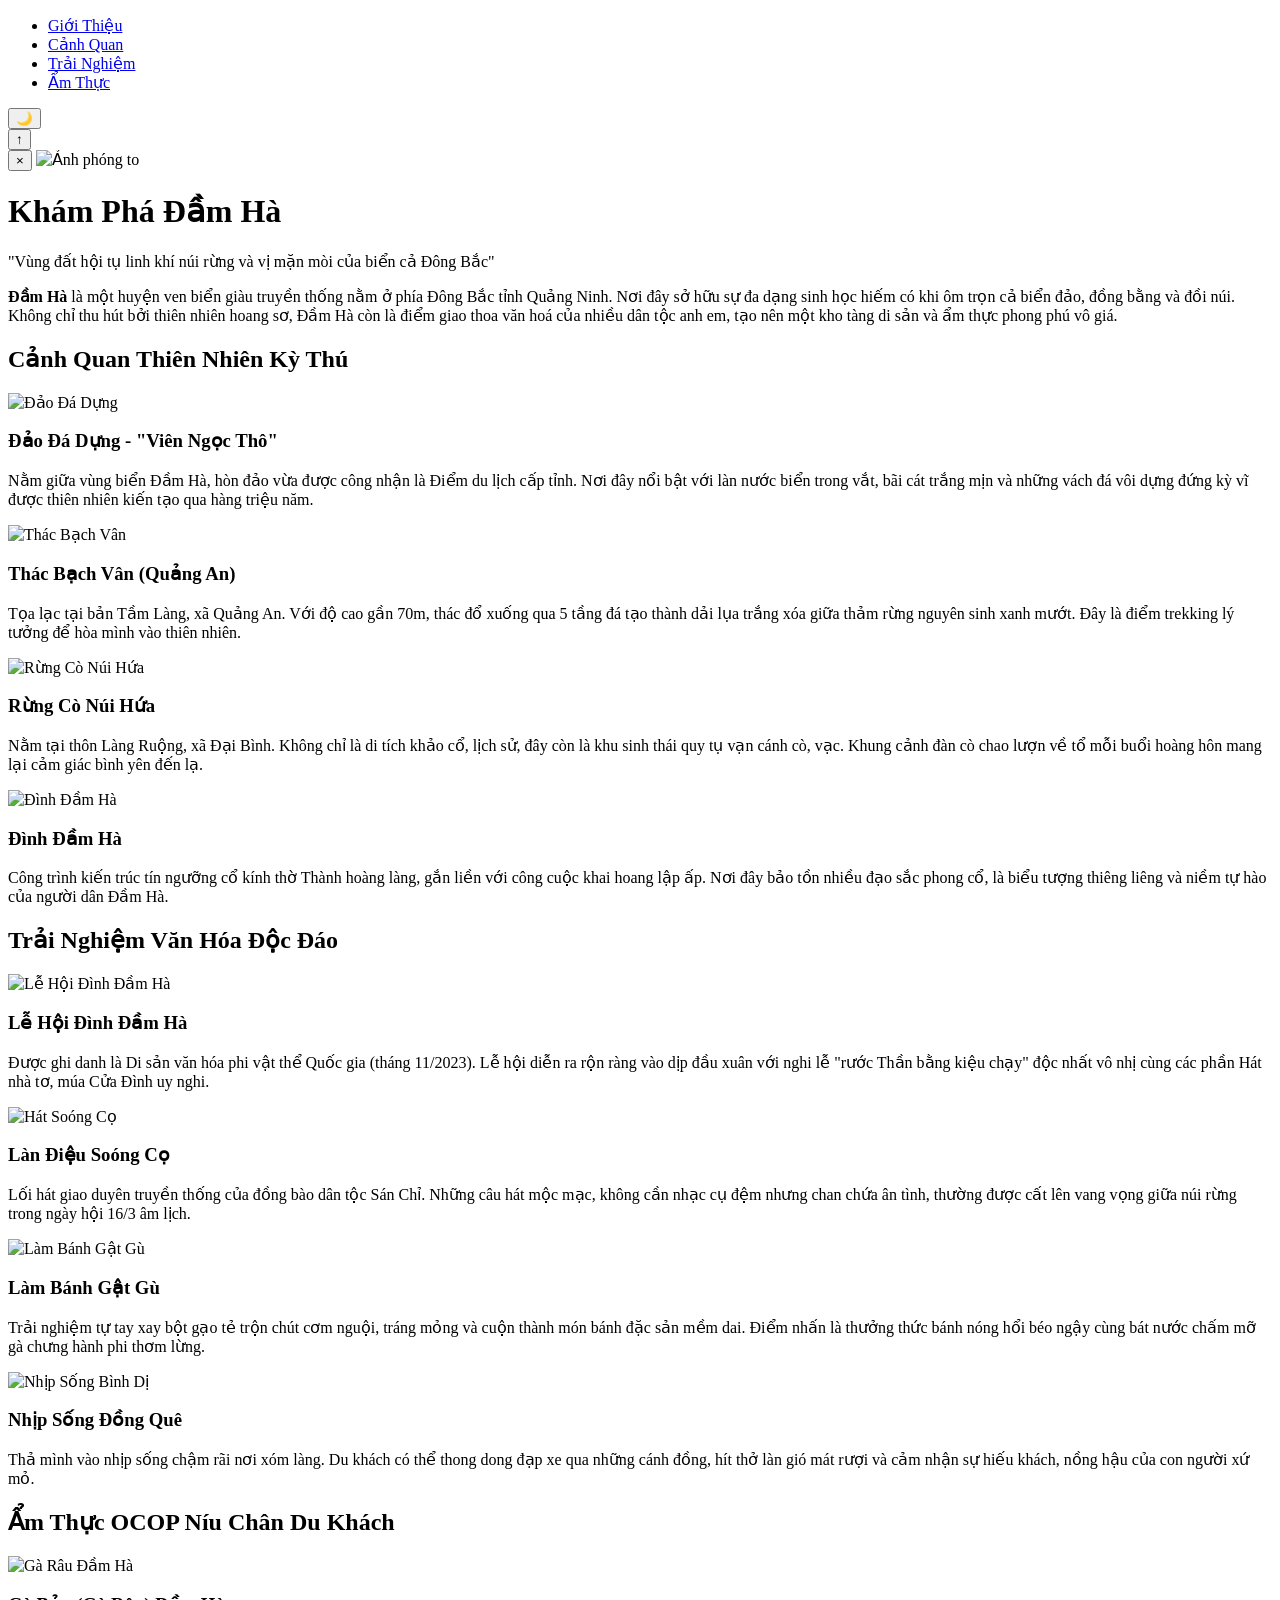
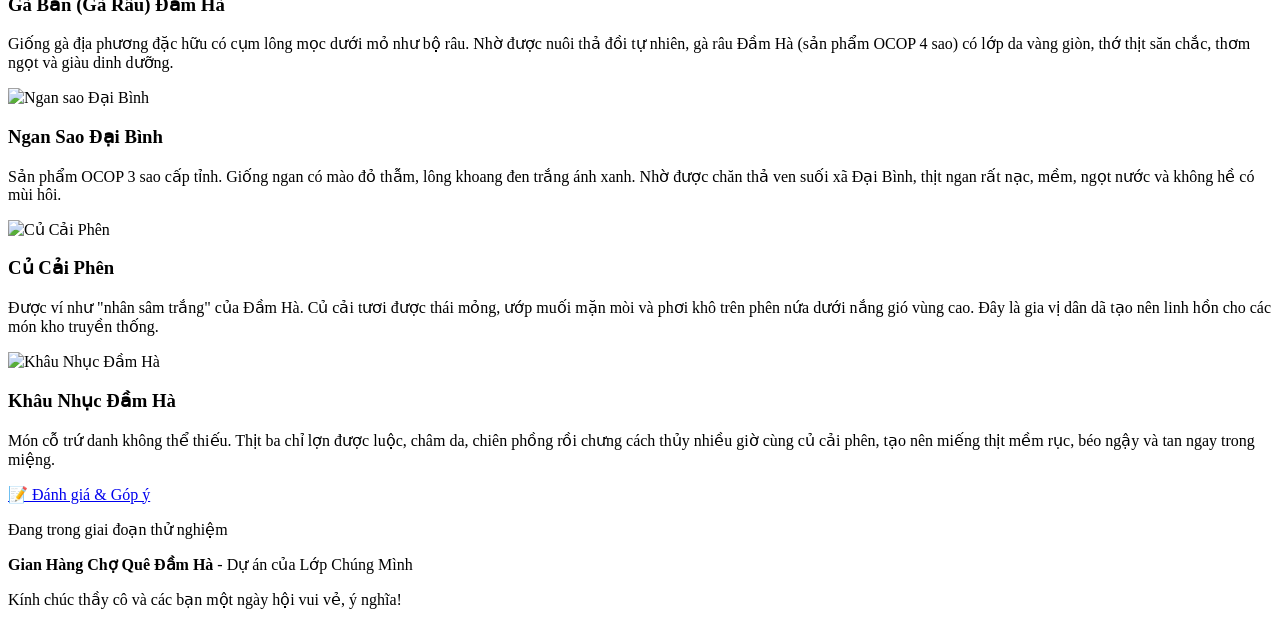
==== commit 4c1bbc41: "Refactor index.html for improved content and functionality Updated the description meta tag and adde" ====
--- a/index.html
+++ b/index.html
@@ -3,202 +3,25 @@
 <head>
     <meta charset="UTF-8">
     <meta name="viewport" content="width=device-width, initial-scale=1.0">
-    <meta name="description" content="Khám phá gian hàng chợ quê lớp chúng mình với những cảnh đẹp và đặc sản trứ danh của Đầm Hà, Quảng Ninh.">
+    <meta name="description" content="Khám phá gian hàng chợ quê lớp chúng mình với cảnh quan Đầm Hà, trải nghiệm văn hóa và ẩm thực OCOP trứ danh.">
     <title>Khám Phá Đầm Hà - Gian Hàng Chợ Quê</title>
-    <style>
-        /* ========================================================
-           1. HỆ THỐNG BIẾN MÀU SẮC TỐI ƯU
-           ======================================================== */
-        :root {
-            --bg-color: #f9f6f0;
-            --text-color: #333333;
-            --card-bg: #ffffff;
-            --header-bg: #2e7d32;
-            --header-gradient: linear-gradient(135deg, #2e7d32, #1b5e20);
-            --title-color: #d84315;
-            --footer-bg: #222222;
-            --nav-bg: rgba(46, 125, 50, 0.95);
-            --shadow-color: rgba(0, 0, 0, 0.1);
-            --transition-speed: 0.3s;
-        }
 
-        body.dark-mode {
-            --bg-color: #121212;
-            --text-color: #e0e0e0;
-            --card-bg: #1e1e1e;
-            --header-bg: #1b5e20;
-            --header-gradient: linear-gradient(135deg, #1b5e20, #09260d);
-            --title-color: #ff8a65;
-            --footer-bg: #050505;
-            --nav-bg: rgba(10, 46, 14, 0.95);
-            --shadow-color: rgba(255, 255, 255, 0.05);
-        }
+    <link rel="stylesheet" href="style.css">
 
-        /* ========================================================
-           2. CÀI ĐẶT CƠ BẢN
-           ======================================================== */
-        * { box-sizing: border-box; margin: 0; padding: 0; }
-        html { scroll-behavior: smooth; }
-
-        body {
-            font-family: 'Segoe UI', Tahoma, Geneva, Verdana, sans-serif;
-            background-color: var(--bg-color);
-            color: var(--text-color);
-            line-height: 1.6;
-            transition: background-color var(--transition-speed), color var(--transition-speed);
-        }
-
-        body.no-scroll { overflow: hidden; height: 100vh; }
-
-        .fade-in { animation: fadeIn 0.8s ease-out forwards; }
-        @keyframes fadeIn {
-            from { opacity: 0; transform: translateY(20px); }
-            to { opacity: 1; transform: translateY(0); }
-        }
-
-        /* ========================================================
-           3. THANH MENU THÔNG MINH
-           ======================================================== */
-        nav {
-            position: fixed; top: 0; left: 0; width: 100%;
-            background-color: var(--nav-bg); padding: 10px 0; z-index: 2000;
-            box-shadow: 0 4px 15px var(--shadow-color);
-            backdrop-filter: blur(10px); -webkit-backdrop-filter: blur(10px);
-            transform: translateY(0);
-            transition: transform 0.4s ease-in-out, background-color var(--transition-speed);
-        }
-
-        .nav-container {
-            max-width: 1200px; margin: 0 auto; display: flex;
-            justify-content: space-between; align-items: center; padding: 0 20px;
-        }
-
-        .nav-spacer { width: 44px; height: 44px; } /* Giữ Menu căn giữa tuyệt đối */
-
-        nav ul { list-style-type: none; display: flex; gap: 5px; justify-content: center; flex-wrap: wrap; }
-        nav ul li a {
-            color: white; text-decoration: none; font-weight: 600; font-size: 1.05em;
-            padding: 8px 15px; border-radius: 30px; transition: background-color var(--transition-speed), transform 0.2s;
-        }
-        nav ul li a:hover { background-color: rgba(255, 255, 255, 0.2); transform: translateY(-2px); }
-
-        #theme-toggle {
-            background: transparent; border: none; font-size: 1.5em; cursor: pointer;
-            width: 44px; height: 44px; border-radius: 50%;
-            transition: transform 0.3s, background-color var(--transition-speed);
-            display: flex; align-items: center; justify-content: center; color: white;
-        }
-        #theme-toggle:hover { background-color: rgba(255, 255, 255, 0.2); transform: scale(1.1) rotate(15deg); }
-
-        /* ========================================================
-           4. HEADER & NỘI DUNG CHÍNH
-           ======================================================== */
-        header {
-            background: var(--header-gradient); color: white; text-align: center;
-            padding: 130px 20px 80px 20px; transition: background var(--transition-speed);
-            clip-path: polygon(0 0, 100% 0, 100% 92%, 50% 100%, 0 92%);
-        }
-        header h1 { font-size: clamp(1.8em, 5vw, 3.5em); margin-bottom: 15px; text-shadow: 2px 2px 5px rgba(0,0,0,0.4); text-transform: uppercase; letter-spacing: 2px; }
-        header p { font-size: 1.1em; max-width: 800px; margin: 0 auto; opacity: 0.95; }
-
-        main.container { max-width: 1200px; margin: -30px auto 0 auto; padding: 40px 20px; position: relative; z-index: 10; }
-        section.section-target { scroll-margin-top: 90px; margin-bottom: 70px; }
-        
-        h2.section-title {
-            text-align: center; color: var(--title-color); font-size: 2em;
-            border-bottom: 3px solid var(--title-color); display: inline-block;
-            padding-bottom: 10px; margin: 0 auto 40px auto; position: relative; left: 50%; transform: translateX(-50%);
-        }
-
-        .grid-layout { display: grid; grid-template-columns: repeat(auto-fit, minmax(260px, 1fr)); gap: 30px; }
-        
-        article.card {
-            background-color: var(--card-bg); border-radius: 16px; box-shadow: 0 8px 25px var(--shadow-color);
-            overflow: hidden; transition: transform 0.4s, box-shadow 0.4s, background-color var(--transition-speed);
-            display: flex; flex-direction: column; border: 1px solid rgba(0,0,0,0.03);
-        }
-        article.card img {
-            width: 100%; height: 240px; object-fit: cover; background-color: var(--nav-bg);
-            transition: transform 0.5s; cursor: zoom-in; display: block;
-        }
-        article.card:hover { transform: translateY(-8px); box-shadow: 0 15px 35px var(--shadow-color); }
-        article.card:hover img { transform: scale(1.05); }
-        
-        .card-content { padding: 25px; flex-grow: 1; }
-        .card-content h3 { color: var(--header-bg); margin-bottom: 10px; font-size: 1.35em; transition: color var(--transition-speed); }
-        .card-content p { text-align: justify; font-size: 0.98em; opacity: 0.9; }
-
-        /* ========================================================
-           5. LIGHTBOX (KHUNG PHÓNG TO ẢNH)
-           ======================================================== */
-        .lightbox-overlay {
-            position: fixed; top: 0; left: 0; width: 100%; height: 100%;
-            background-color: rgba(0, 0, 0, 0.92); z-index: 3000;
-            display: flex; justify-content: center; align-items: center;
-            opacity: 0; visibility: hidden; transition: opacity 0.3s, visibility 0.3s;
-            backdrop-filter: blur(5px); -webkit-backdrop-filter: blur(5px);
-        }
-        .lightbox-overlay.show { opacity: 1; visibility: visible; }
-        
-        .lightbox-image {
-            max-width: 95vw; max-height: 85vh; border-radius: 12px; box-shadow: 0 0 40px rgba(0,0,0,0.9);
-            object-fit: contain; transform: scale(0.9); transition: transform 0.4s cubic-bezier(0.175, 0.885, 0.32, 1.275);
-            user-select: none;
-        }
-        .lightbox-overlay.show .lightbox-image { transform: scale(1); }
-        
-        .close-lightbox {
-            position: absolute; top: 15px; right: 20px; background: transparent; color: white;
-            border: none; font-size: 50px; font-weight: bold; cursor: pointer; transition: color 0.3s, transform 0.3s; z-index: 3001;
-            width: 50px; height: 50px; display: flex; align-items: center; justify-content: center; line-height: 1;
-        }
-        .close-lightbox:hover { color: var(--title-color); transform: rotate(90deg); }
-
-        /* ========================================================
-           6. NÚT CUỘN LÊN ĐẦU TRANG & NÚT PHẢN HỒI
-           ======================================================== */
-        #back-to-top {
-            position: fixed; right: 20px; bottom: 30px; background-color: var(--header-bg); color: white;
-            border: none; border-radius: 50%; width: 50px; height: 50px; font-size: 1.6em; font-weight: bold; font-family: Arial, sans-serif;
-            opacity: 0; visibility: hidden; transform: translateY(20px); cursor: pointer;
-            box-shadow: 0 4px 15px var(--shadow-color); z-index: 1000; transition: all 0.3s; padding-bottom: 4px;
-        }
-        #back-to-top.show { opacity: 1; visibility: visible; transform: translateY(0); }
-        #back-to-top:hover { background-color: var(--title-color); transform: scale(1.1) translateY(-3px); }
-
-        .feedback-section { text-align: center; padding: 20px; margin-bottom: 40px; }
-        .feedback-btn {
-            display: inline-block; background-color: var(--title-color); color: white; padding: 15px 40px;
-            font-size: 1.2em; font-weight: bold; text-decoration: none; border-radius: 50px;
-            box-shadow: 0 6px 20px var(--shadow-color); transition: transform 0.3s, background-color 0.3s;
-        }
-        .feedback-btn:hover { transform: translateY(-5px) scale(1.05); background-color: #bf360c; color: white; }
-
-        /* ========================================================
-           7. CHÂN TRANG
-           ======================================================== */
-        footer {
-            background-color: var(--footer-bg); color: #ffffff; text-align: center;
-            padding: 40px 20px; transition: background-color var(--transition-speed);
-        }
-        footer p { margin: 10px 0; font-size: 1.05em; opacity: 0.8; }
-    </style>
+    <script>
+        try { if (localStorage.getItem('theme') === 'dark') document.documentElement.classList.add('dark-mode-init'); } catch (e) {}
+    </script>
 </head>
 <body>
-
-    <script>
-        try {
-            if (localStorage.getItem('theme') === 'dark') document.body.classList.add('dark-mode');
-        } catch (e) { /* Bỏ qua nếu trình duyệt chặn localStorage */ }
-    </script>
 
     <nav id="navbar">
         <div class="nav-container">
             <div class="nav-spacer"></div>
             <ul>
                 <li><a href="#gioi-thieu">Giới Thiệu</a></li>
-                <li><a href="#dia-diem">Cảnh Đẹp</a></li>
-                <li><a href="#dac-san">Món Ngon</a></li>
+                <li><a href="#dia-diem">Cảnh Quan</a></li>
+                <li><a href="#trai-nghiem">Trải Nghiệm</a></li>
+                <li><a href="#dac-san">Ẩm Thực</a></li>
             </ul>
             <button id="theme-toggle" aria-label="Đổi giao diện" title="Đổi màu nền">🌙</button>
         </div>
@@ -212,127 +35,129 @@
     </div>
 
     <header class="fade-in">
-        <h1>Hương Vị & Sắc Màu Đầm Hà</h1>
-        <p>Chào mừng đến với gian hàng chợ quê của lớp chúng mình! Cùng khám phá vùng đất Đầm Hà hoang sơ và đậm đà bản sắc.</p>
+        <h1>Khám Phá Đầm Hà</h1>
+        <p>"Vùng đất hội tụ linh khí núi rừng và vị mặn mòi của biển cả Đông Bắc"</p>
     </header>
 
     <main class="container">
         
-        <section id="gioi-thieu" class="fade-in section-target" style="text-align: center; font-size: 1.15em; max-width: 900px; margin-left: auto; margin-right: auto;">
-            <p><strong>Đầm Hà</strong> là một huyện ven biển phía Đông Bắc của tỉnh Quảng Ninh. Nơi đây chưa bị thương mại hóa nhiều nên vẫn giữ được vẻ đẹp thiên nhiên hoang sơ, thanh bình cùng những giá trị lịch sử, văn hóa độc đáo. Hãy cùng chiêm ngưỡng cảnh sắc và nếm thử mỹ vị nơi đây!</p>
+        <section id="gioi-thieu" class="section-target reveal text-center-box">
+            <p><strong>Đầm Hà</strong> là một huyện ven biển giàu truyền thống nằm ở phía Đông Bắc tỉnh Quảng Ninh. Nơi đây sở hữu sự đa dạng sinh học hiếm có khi ôm trọn cả biển đảo, đồng bằng và đồi núi. Không chỉ thu hút bởi thiên nhiên hoang sơ, Đầm Hà còn là điểm giao thoa văn hoá của nhiều dân tộc anh em, tạo nên một kho tàng di sản và ẩm thực phong phú vô giá.</p>
         </section>
 
-        <section id="dia-diem" class="fade-in section-target">
-            <h2 class="section-title">Điểm Đến Chơi Quên Lối Về</h2>
+        <section id="dia-diem" class="section-target reveal">
+            <h2 class="section-title">Cảnh Quan Thiên Nhiên Kỳ Thú</h2>
             <div class="grid-layout">
-                <article class="card"><img src="images/daodadung.webp" alt="Đảo Đá Dựng"><div class="card-content"><h3>Đảo Đá Dựng</h3><p>Hòn đảo nhỏ tuyệt đẹp giữa vùng biển Đầm Hà. Gây ấn tượng bởi làn nước xanh ngọc bích, bãi cát trắng mịn và những mỏm đá mang hình thù độc đáo.</p></div></article>
-                <article class="card"><img src="images/thacbachvan.webp" alt="Thác Bạch Vân"><div class="card-content"><h3>Thác Bạch Vân</h3><p>Ngọn thác kỳ vĩ với 5 tầng thác, cao gần 70m. Để lên đỉnh, bạn sẽ băng qua những thửa ruộng bậc thang tuyệt đẹp. Nước tung bọt trắng xóa giữa núi rừng hoang sơ.</p></div></article>
-                <article class="card"><img src="images/nuihua.webp" alt="Núi Hứa"><div class="card-content"><h3>Rừng Cò Núi Hứa</h3><p>Nằm tại xã Đại Bình, không chỉ là di tích lịch sử cách mạng mà còn nổi tiếng với "Rừng Cò". Chiêm ngưỡng hàng ngàn chú cò trắng chao lượn dưới ánh nắng chiều tà.</p></div></article>
-                <article class="card"><img src="images/dinhdamha.webp" alt="Đình Đầm Hà"><div class="card-content"><h3>Đình Đầm Hà</h3><p>Công trình kiến trúc văn hóa tín ngưỡng tiêu biểu. Nơi đây diễn ra Lễ hội Đình Đầm Hà truyền thống thu hút đông đảo du khách với các nghi lễ rước thần, hát nhà tơ.</p></div></article>
+                <article class="card">
+                    <div class="img-wrapper"><img src="images/daodadung.webp" alt="Đảo Đá Dựng" loading="lazy" class="zoom-img"></div>
+                    <div class="card-content">
+                        <h3>Đảo Đá Dựng - "Viên Ngọc Thô"</h3>
+                        <p>Nằm giữa vùng biển Đầm Hà, hòn đảo vừa được công nhận là Điểm du lịch cấp tỉnh. Nơi đây nổi bật với làn nước biển trong vắt, bãi cát trắng mịn và những vách đá vôi dựng đứng kỳ vĩ được thiên nhiên kiến tạo qua hàng triệu năm.</p>
+                    </div>
+                </article>
+                <article class="card">
+                    <div class="img-wrapper"><img src="images/thacbachvan.webp" alt="Thác Bạch Vân" loading="lazy" class="zoom-img"></div>
+                    <div class="card-content">
+                        <h3>Thác Bạch Vân (Quảng An)</h3>
+                        <p>Tọa lạc tại bản Tầm Làng, xã Quảng An. Với độ cao gần 70m, thác đổ xuống qua 5 tầng đá tạo thành dải lụa trắng xóa giữa thảm rừng nguyên sinh xanh mướt. Đây là điểm trekking lý tưởng để hòa mình vào thiên nhiên.</p>
+                    </div>
+                </article>
+                <article class="card">
+                    <div class="img-wrapper"><img src="images/nuihua.webp" alt="Rừng Cò Núi Hứa" loading="lazy" class="zoom-img"></div>
+                    <div class="card-content">
+                        <h3>Rừng Cò Núi Hứa</h3>
+                        <p>Nằm tại thôn Làng Ruộng, xã Đại Bình. Không chỉ là di tích khảo cổ, lịch sử, đây còn là khu sinh thái quy tụ vạn cánh cò, vạc. Khung cảnh đàn cò chao lượn về tổ mỗi buổi hoàng hôn mang lại cảm giác bình yên đến lạ.</p>
+                    </div>
+                </article>
+                <article class="card">
+                    <div class="img-wrapper"><img src="images/dinhdamha.webp" alt="Đình Đầm Hà" loading="lazy" class="zoom-img"></div>
+                    <div class="card-content">
+                        <h3>Đình Đầm Hà</h3>
+                        <p>Công trình kiến trúc tín ngưỡng cổ kính thờ Thành hoàng làng, gắn liền với công cuộc khai hoang lập ấp. Nơi đây bảo tồn nhiều đạo sắc phong cổ, là biểu tượng thiêng liêng và niềm tự hào của người dân Đầm Hà.</p>
+                    </div>
+                </article>
             </div>
         </section>
 
-        <section id="dac-san" class="fade-in section-target" style="animation-delay: 0.2s;">
-            <h2 class="section-title">Món Ngon Níu Chân Du Khách</h2>
+        <section id="trai-nghiem" class="section-target reveal">
+            <h2 class="section-title">Trải Nghiệm Văn Hóa Độc Đáo</h2>
             <div class="grid-layout">
-                <article class="card"><img src="images/gabandamha.webp" alt="Gà bản Đầm Hà"><div class="card-content"><h3>Gà Bản (Gà leo cây)</h3><p>Được mệnh danh là "gà khoác áo hoa", ban ngày chạy bộ, tối leo cây ngủ. Da gà vàng óng, giòn sần sật, thịt săn chắc, ngọt, thơm nồng mùi gừng.</p></div></article>
-                <article class="card"><img src="images/ngansao.webp" alt="Ngan sao Đại Bình"><div class="card-content"><h3>Ngan Sao Đại Bình</h3><p>Sản phẩm OCOP 3 sao trứ danh. Ngan sao có thân hình nhỏ, lông khoang đen trắng xanh. Nuôi bằng thức ăn tự nhiên giúp thịt ngan thơm ngon, mềm ngọt.</p></div></article>
-                <article class="card"><img src="images/cucaiphen.webp" alt="Củ Cải Phên"><div class="card-content"><h3>Củ Cải Phên</h3><p>Củ cải được thái, ướp muối và phơi khô trên phên nứa. Đây là nguyên liệu dân dã tạo nên độ giòn, vị đậm đà đặc trưng khó quên cho món ăn người dân Đầm Hà.</p></div></article>
-                <article class="card"><img src="images/khaunhuc.webp" alt="Khâu Nhục Đầm Hà"><div class="card-content"><h3>Khâu Nhục</h3><p>Món ăn "linh hồn" trong mâm cỗ. Thịt ba chỉ luộc, châm da, chiên vàng rồi hấp cách thủy nhiều giờ cùng củ cải phên. Miếng thịt mềm rục, tươm mỡ béo ngậy.</p></div></article>
+                <article class="card">
+                    <div class="img-wrapper"><img src="images/lehoi.webp" alt="Lễ Hội Đình Đầm Hà" loading="lazy" class="zoom-img"></div>
+                    <div class="card-content">
+                        <h3>Lễ Hội Đình Đầm Hà</h3>
+                        <p>Được ghi danh là Di sản văn hóa phi vật thể Quốc gia (tháng 11/2023). Lễ hội diễn ra rộn ràng vào dịp đầu xuân với nghi lễ "rước Thần bằng kiệu chạy" độc nhất vô nhị cùng các phần Hát nhà tơ, múa Cửa Đình uy nghi.</p>
+                    </div>
+                </article>
+                <article class="card">
+                    <div class="img-wrapper"><img src="images/hatsoongco.webp" alt="Hát Soóng Cọ" loading="lazy" class="zoom-img"></div>
+                    <div class="card-content">
+                        <h3>Làn Điệu Soóng Cọ</h3>
+                        <p>Lối hát giao duyên truyền thống của đồng bào dân tộc Sán Chỉ. Những câu hát mộc mạc, không cần nhạc cụ đệm nhưng chan chứa ân tình, thường được cất lên vang vọng giữa núi rừng trong ngày hội 16/3 âm lịch.</p>
+                    </div>
+                </article>
+                <article class="card">
+                    <div class="img-wrapper"><img src="images/lambanh.webp" alt="Làm Bánh Gật Gù" loading="lazy" class="zoom-img"></div>
+                    <div class="card-content">
+                        <h3>Làm Bánh Gật Gù</h3>
+                        <p>Trải nghiệm tự tay xay bột gạo tẻ trộn chút cơm nguội, tráng mỏng và cuộn thành món bánh đặc sản mềm dai. Điểm nhấn là thưởng thức bánh nóng hổi béo ngậy cùng bát nước chấm mỡ gà chưng hành phi thơm lừng.</p>
+                    </div>
+                </article>
+                <article class="card">
+                    <div class="img-wrapper"><img src="images/thiennhien.webp" alt="Nhịp Sống Bình Dị" loading="lazy" class="zoom-img"></div>
+                    <div class="card-content">
+                        <h3>Nhịp Sống Đồng Quê</h3>
+                        <p>Thả mình vào nhịp sống chậm rãi nơi xóm làng. Du khách có thể thong dong đạp xe qua những cánh đồng, hít thở làn gió mát rượi và cảm nhận sự hiếu khách, nồng hậu của con người xứ mỏ.</p>
+                    </div>
+                </article>
             </div>
         </section>
 
-        <div class="feedback-section fade-in">
-            <a href="feedback.html" class="feedback-btn">📝 Đánh giá & Phản hồi</a>
+        <section id="dac-san" class="section-target reveal">
+            <h2 class="section-title">Ẩm Thực OCOP Níu Chân Du Khách</h2>
+            <div class="grid-layout">
+                <article class="card">
+                    <div class="img-wrapper"><img src="images/gabandamha.webp" alt="Gà Râu Đầm Hà" loading="lazy" class="zoom-img"></div>
+                    <div class="card-content">
+                        <h3>Gà Bản (Gà Râu) Đầm Hà</h3>
+                        <p>Giống gà địa phương đặc hữu có cụm lông mọc dưới mỏ như bộ râu. Nhờ được nuôi thả đồi tự nhiên, gà râu Đầm Hà (sản phẩm OCOP 4 sao) có lớp da vàng giòn, thớ thịt săn chắc, thơm ngọt và giàu dinh dưỡng.</p>
+                    </div>
+                </article>
+                <article class="card">
+                    <div class="img-wrapper"><img src="images/ngansao.webp" alt="Ngan sao Đại Bình" loading="lazy" class="zoom-img"></div>
+                    <div class="card-content">
+                        <h3>Ngan Sao Đại Bình</h3>
+                        <p>Sản phẩm OCOP 3 sao cấp tỉnh. Giống ngan có mào đỏ thẫm, lông khoang đen trắng ánh xanh. Nhờ được chăn thả ven suối xã Đại Bình, thịt ngan rất nạc, mềm, ngọt nước và không hề có mùi hôi.</p>
+                    </div>
+                </article>
+                <article class="card">
+                    <div class="img-wrapper"><img src="images/cucaiphen.webp" alt="Củ Cải Phên" loading="lazy" class="zoom-img"></div>
+                    <div class="card-content">
+                        <h3>Củ Cải Phên</h3>
+                        <p>Được ví như "nhân sâm trắng" của Đầm Hà. Củ cải tươi được thái mỏng, ướp muối mặn mòi và phơi khô trên phên nứa dưới nắng gió vùng cao. Đây là gia vị dân dã tạo nên linh hồn cho các món kho truyền thống.</p>
+                    </div>
+                </article>
+                <article class="card">
+                    <div class="img-wrapper"><img src="images/khaunhuc.webp" alt="Khâu Nhục Đầm Hà" loading="lazy" class="zoom-img"></div>
+                    <div class="card-content">
+                        <h3>Khâu Nhục Đầm Hà</h3>
+                        <p>Món cỗ trứ danh không thể thiếu. Thịt ba chỉ lợn được luộc, châm da, chiên phồng rồi chưng cách thủy nhiều giờ cùng củ cải phên, tạo nên miếng thịt mềm rục, béo ngậy và tan ngay trong miệng.</p>
+                    </div>
+                </article>
+            </div>
+        </section>
+
+        <div class="feedback-section reveal">
+            <a href="feedback.html" class="feedback-btn">📝 Đánh giá & Góp ý</a>
+            <p class="beta-text">Đang trong giai đoạn thử nghiệm</p>
         </div>
     </main>
 
     <footer>
-        <p>Cảm ơn thầy cô và các bạn đã ghé thăm gian hàng chợ quê của lớp chúng mình!</p>
-        <p><i>Kính chúc mọi người một ngày hội vui vẻ và ý nghĩa!</i></p>
+        <p><strong>Gian Hàng Chợ Quê Đầm Hà</strong> - Dự án của Lớp Chúng Mình</p>
+        <p>Kính chúc thầy cô và các bạn một ngày hội vui vẻ, ý nghĩa!</p>
     </footer>
 
-    <script>
-        document.addEventListener('DOMContentLoaded', () => {
-            // --- 1. XỬ LÝ GIAO DIỆN TỐI/SÁNG ---
-            const themeBtn = document.getElementById('theme-toggle');
-            if (themeBtn) {
-                // Đặt Icon ban đầu
-                themeBtn.innerHTML = document.body.classList.contains('dark-mode') ? '☀️' : '🌙';
-                
-                themeBtn.addEventListener('click', () => {
-                    document.body.classList.toggle('dark-mode');
-                    const isDark = document.body.classList.contains('dark-mode');
-                    themeBtn.innerHTML = isDark ? '☀️' : '🌙';
-                    // Lưu trạng thái an toàn
-                    try { localStorage.setItem('theme', isDark ? 'dark' : 'light'); } catch (e) {}
-                });
-            }
-
-            // --- 2. XỬ LÝ CUỘN TRANG (MENU & NÚT LÊN ĐẦU) ---
-            const nav = document.getElementById('navbar');
-            const btt = document.getElementById('back-to-top');
-            let lastY = window.scrollY;
-
-            window.addEventListener('scroll', () => {
-                const currentY = window.scrollY;
-                // Menu trượt
-                if (nav) nav.style.transform = (currentY > lastY && currentY > 120) ? 'translateY(-100%)' : 'translateY(0)';
-                lastY = currentY;
-
-                // Nút lên đầu trang
-                if (btt) {
-                    if (currentY > 400) btt.classList.add('show');
-                    else btt.classList.remove('show');
-                }
-            });
-
-            if (btt) {
-                btt.addEventListener('click', () => window.scrollTo({ top: 0, behavior: 'smooth' }));
-            }
-
-            // --- 3. XỬ LÝ LIGHTBOX (PHÓNG TO ẢNH) ---
-            const lbOverlay = document.getElementById('lightbox-overlay');
-            const lbImage = document.getElementById('lightbox-image');
-            const lbClose = document.getElementById('close-lightbox');
-            const cards = document.querySelectorAll('article.card img');
-
-            function openLightbox(src, alt) {
-                if (!lbOverlay || !lbImage) return;
-                lbImage.src = src;
-                lbImage.alt = alt || 'Ảnh phóng to';
-                lbOverlay.classList.add('show');
-                document.body.classList.add('no-scroll');
-                try { window.history.pushState({ lbOpen: true }, ''); } catch (e) {}
-            }
-
-            function closeLightbox() {
-                if (!lbOverlay || !lbImage) return;
-                lbOverlay.classList.remove('show');
-                document.body.classList.remove('no-scroll');
-                setTimeout(() => { lbImage.removeAttribute('src'); }, 300); // Đợi mờ xong mới xóa ảnh
-            }
-
-            // Gắn sự kiện click cho tất cả ảnh
-            cards.forEach(img => {
-                img.addEventListener('click', () => openLightbox(img.src, img.alt));
-            });
-
-            // Hàm kích hoạt Đóng (Kiểm tra Lịch sử ảo)
-            function triggerClose() {
-                if (!lbOverlay || !lbOverlay.classList.contains('show')) return;
-                try {
-                    if (window.history.state && window.history.state.lbOpen) window.history.back();
-                    else closeLightbox();
-                } catch (e) { closeLightbox(); }
-            }
-
-            // Gắn các sự kiện đóng
-            if (lbClose) lbClose.addEventListener('click', triggerClose);
-            if (lbOverlay) lbOverlay.addEventListener('click', (e) => { if (e.target === lbOverlay) triggerClose(); });
-            document.addEventListener('keydown', (e) => { if ((e.key === 'Escape' || e.key === 'Esc') && lbOverlay && lbOverlay.classList.contains('show')) triggerClose(); });
-            window.addEventListener('popstate', () => { if (lbOverlay && lbOverlay.classList.contains('show')) closeLightbox(); });
-        });
-    </script>
+    <script src="script.js"></script>
 </body>
 </html>
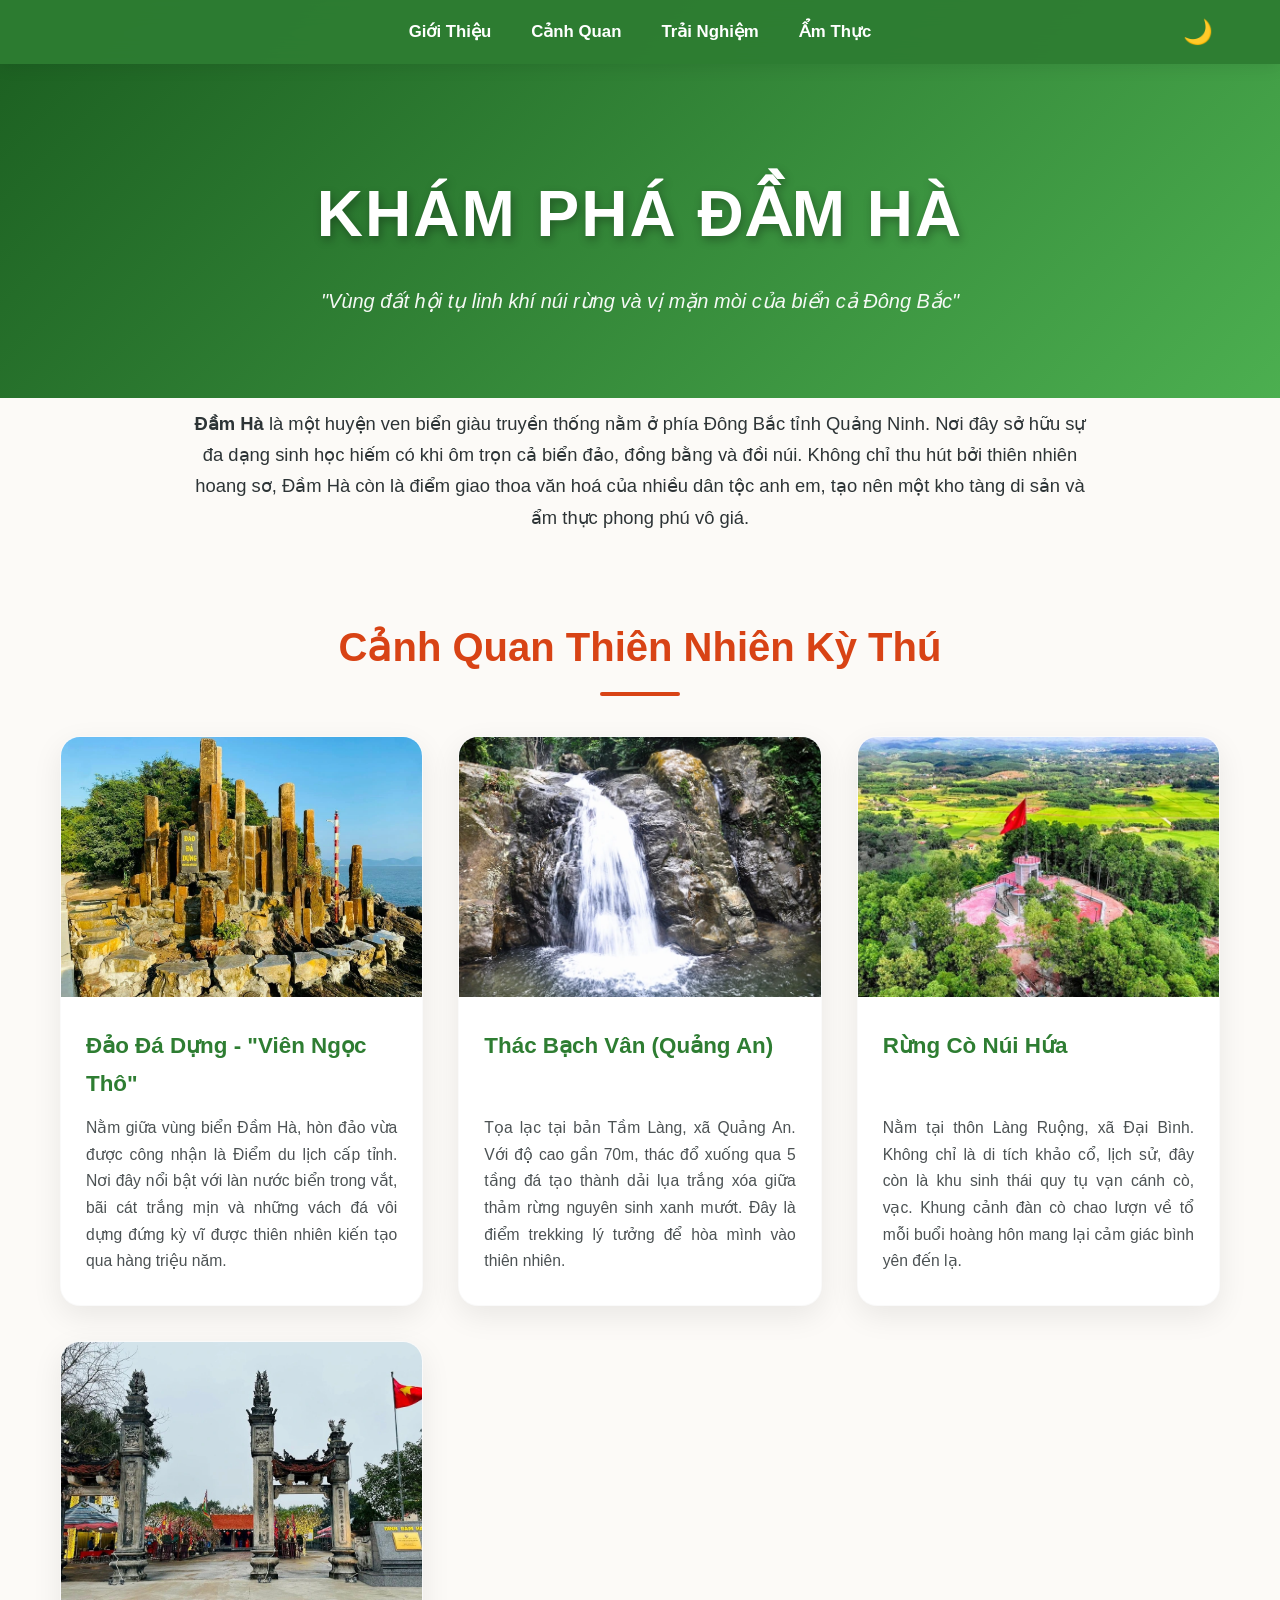
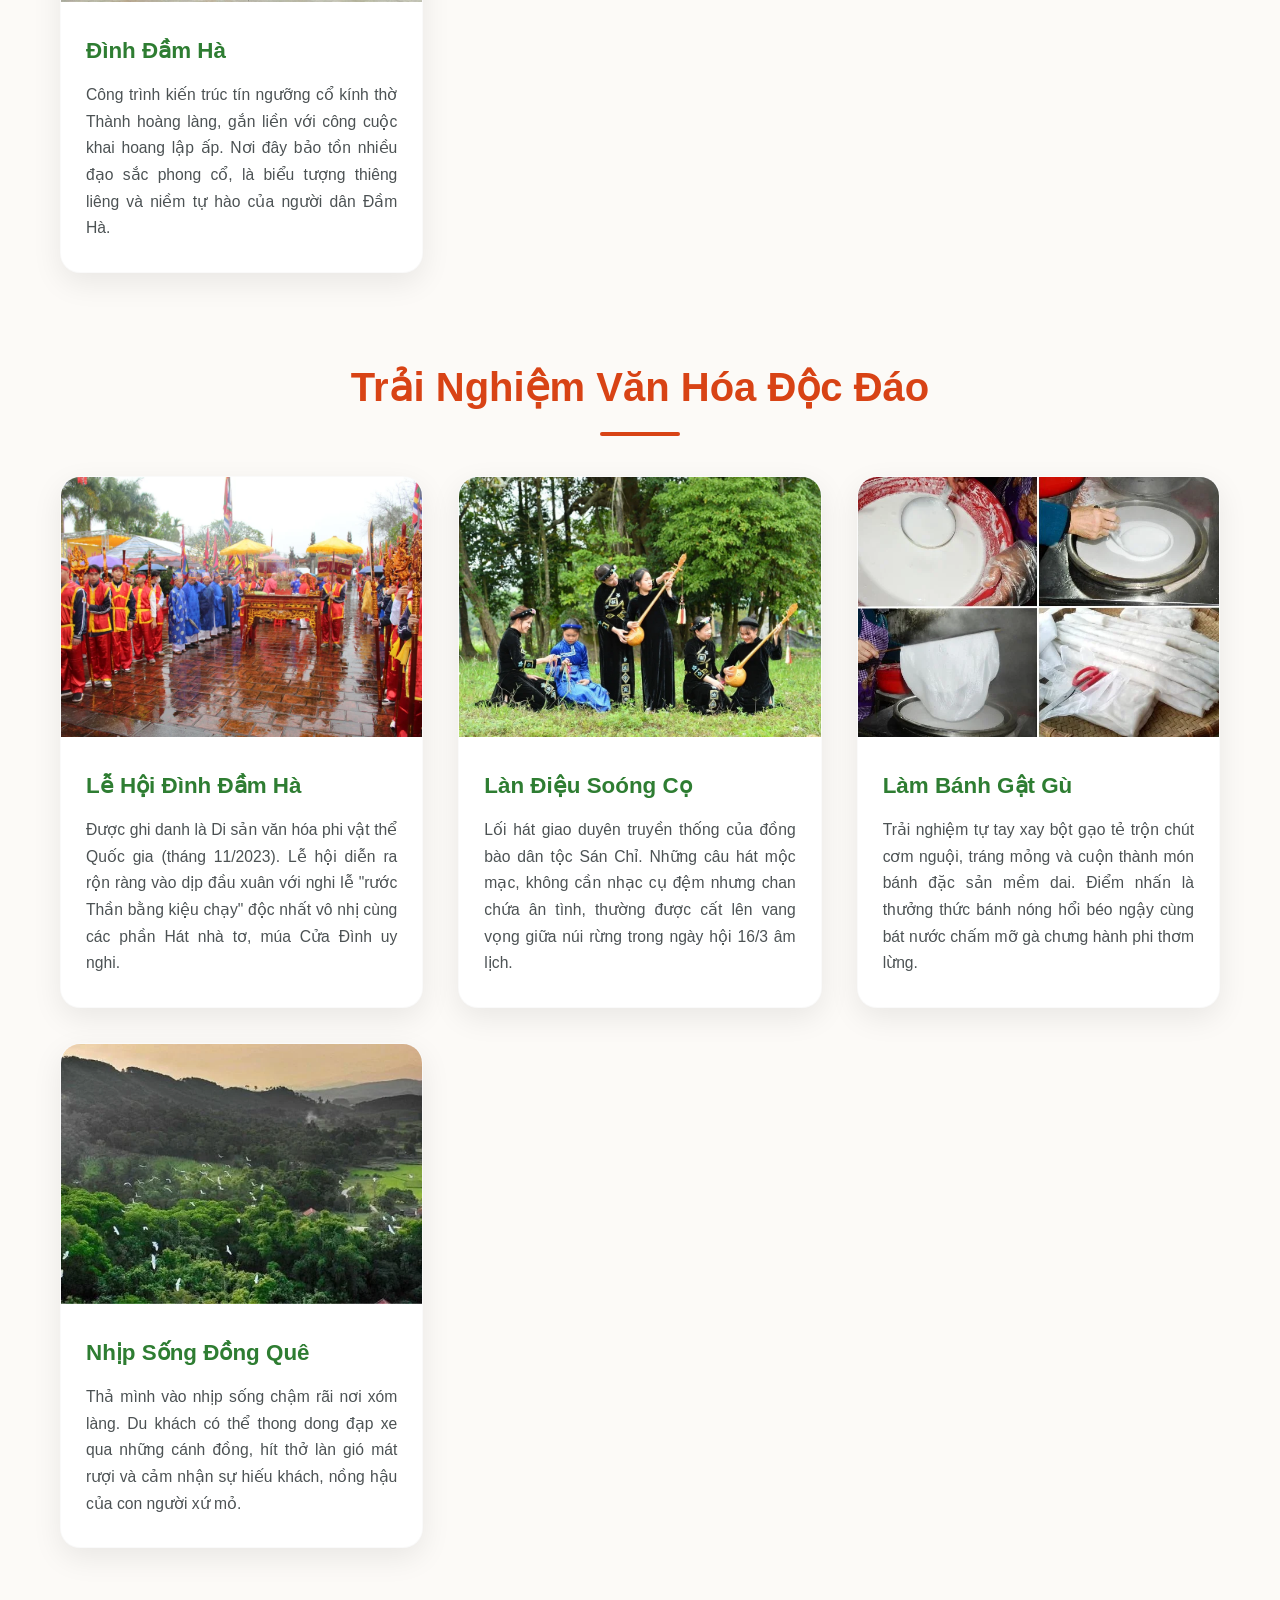
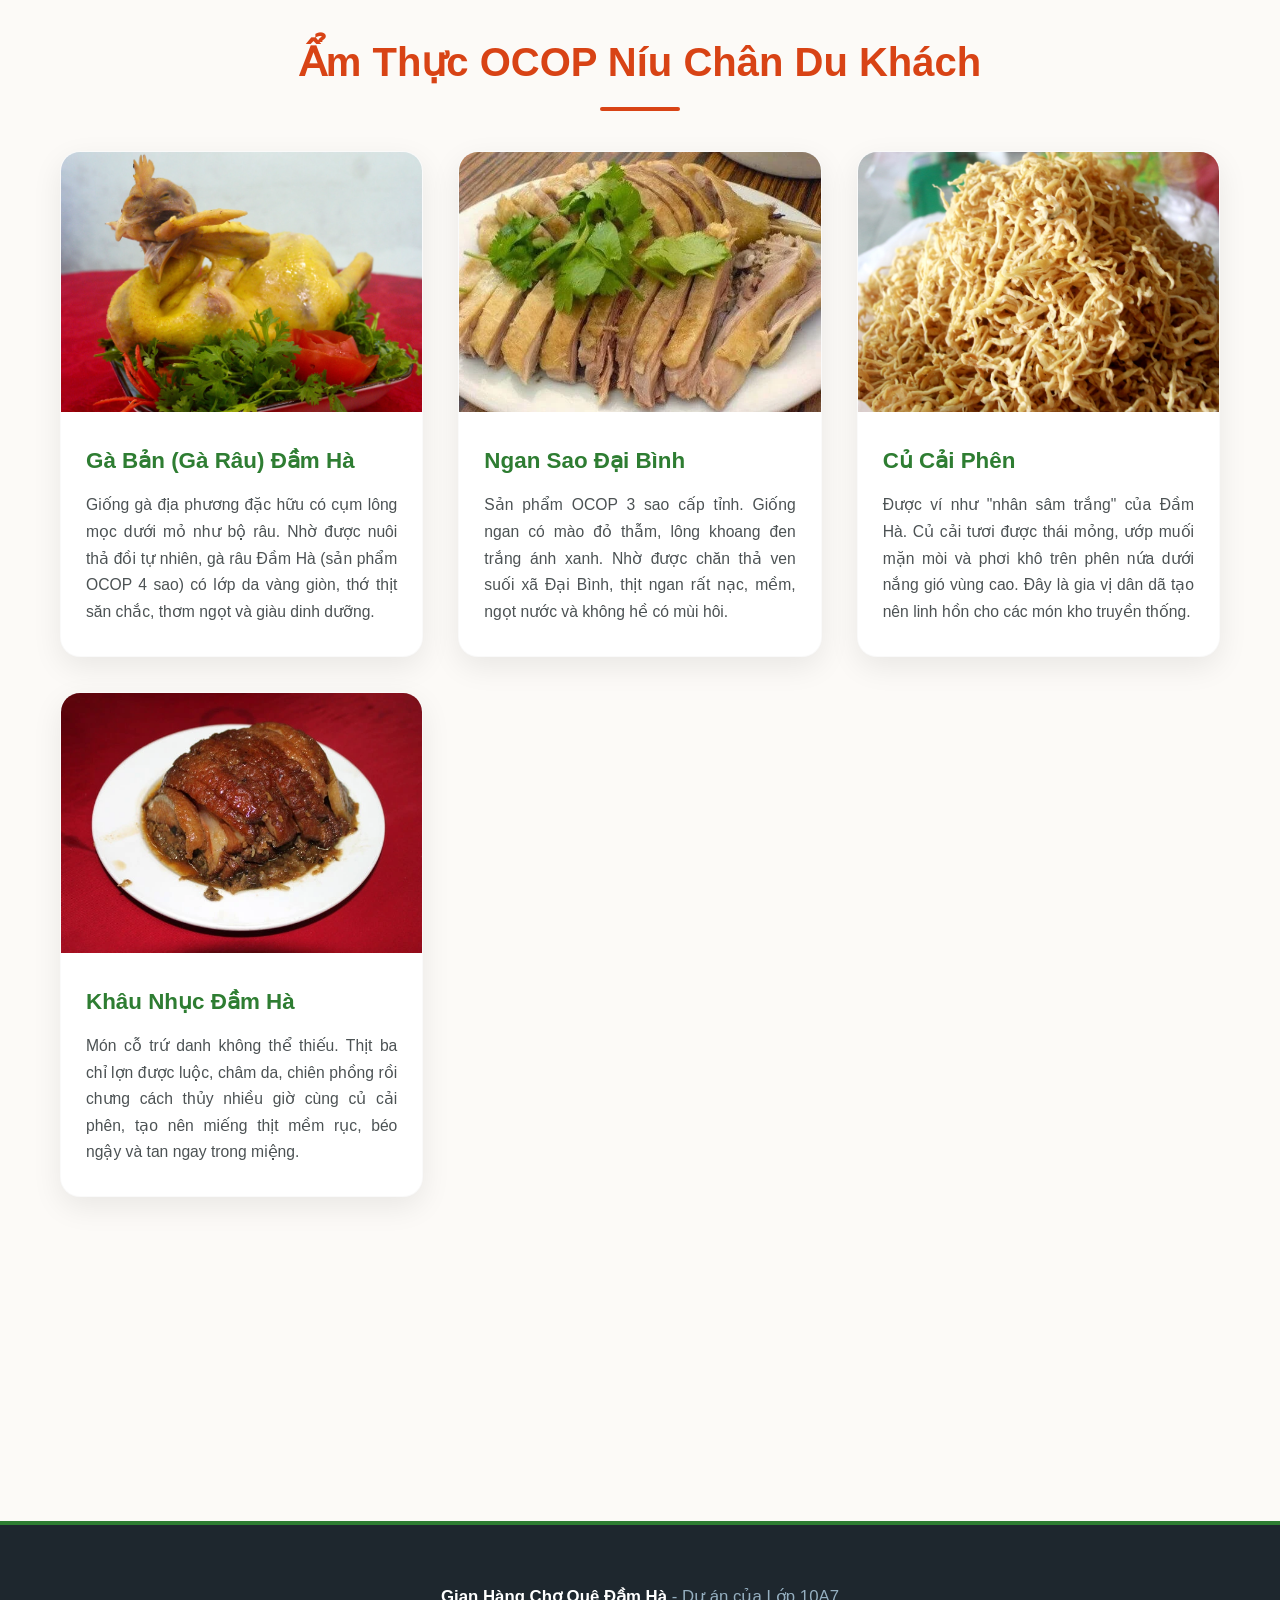
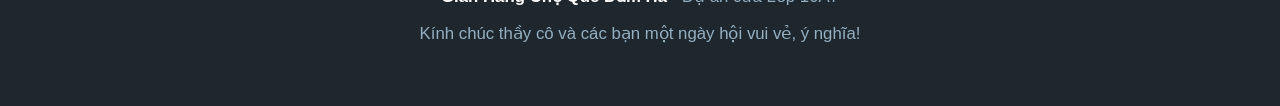
==== commit 69942fdd: "Update class name in meta description and footer" ====
--- a/index.html
+++ b/index.html
@@ -3,7 +3,7 @@
 <head>
     <meta charset="UTF-8">
     <meta name="viewport" content="width=device-width, initial-scale=1.0">
-    <meta name="description" content="Khám phá gian hàng chợ quê lớp chúng mình với cảnh quan Đầm Hà, trải nghiệm văn hóa và ẩm thực OCOP trứ danh.">
+    <meta name="description" content="Khám phá gian hàng chợ quê lớp 10A7 với cảnh quan Đầm Hà, trải nghiệm văn hóa và ẩm thực OCOP trứ danh.">
     <title>Khám Phá Đầm Hà - Gian Hàng Chợ Quê</title>
 
     <link rel="stylesheet" href="style.css">
@@ -154,7 +154,7 @@
     </main>
 
     <footer>
-        <p><strong>Gian Hàng Chợ Quê Đầm Hà</strong> - Dự án của Lớp Chúng Mình</p>
+        <p><strong>Gian Hàng Chợ Quê Đầm Hà</strong> - Dự án của Lớp 10A7</p>
         <p>Kính chúc thầy cô và các bạn một ngày hội vui vẻ, ý nghĩa!</p>
     </footer>
 
--- a/style.css
+++ b/style.css
@@ -0,0 +1,203 @@
+/* ========================================================
+   1. HỆ THỐNG BIẾN MÀU SẮC
+======================================================== */
+:root {
+    --bg-color: #fcfaf7;
+    --text-color: #2d3436;
+    --card-bg: #ffffff;
+    --header-bg: #2e7d32;
+    --header-gradient: linear-gradient(135deg, #1b5e20, #4caf50);
+    --title-color: #d84315;
+    --footer-bg: #1e272e;
+    --nav-bg: rgba(46, 125, 50, 0.95);
+    --shadow-color: rgba(0, 0, 0, 0.08);
+    --input-bg: #f5f6fa;
+    --input-border: #dcdde1;
+    --transition-speed: 0.4s;
+}
+
+body.dark-mode, html.dark-mode-init body {
+    --bg-color: #121212;
+    --text-color: #ecf0f1;
+    --card-bg: #1e1e1e;
+    --header-bg: #1b5e20;
+    --header-gradient: linear-gradient(135deg, #0a200b, #1b5e20);
+    --title-color: #ff7043;
+    --footer-bg: #000000;
+    --nav-bg: rgba(10, 35, 12, 0.95);
+    --shadow-color: rgba(255, 255, 255, 0.04);
+    --input-bg: #2d3436;
+    --input-border: #636e72;
+}
+
+html.dark-mode-init body { background-color: var(--bg-color); color: var(--text-color); }
+
+/* ========================================================
+   2. CÀI ĐẶT CƠ BẢN
+======================================================== */
+* { box-sizing: border-box; margin: 0; padding: 0; }
+html { scroll-behavior: smooth; }
+
+body {
+    font-family: 'Segoe UI', Roboto, Helvetica, Arial, sans-serif;
+    background-color: var(--bg-color);
+    color: var(--text-color);
+    line-height: 1.7;
+    transition: background-color var(--transition-speed), color var(--transition-speed);
+    overflow-x: hidden;
+}
+
+body.no-scroll { overflow: hidden; height: 100vh; }
+
+.fade-in { animation: fadeIn 1s cubic-bezier(0.2, 0.8, 0.2, 1) forwards; }
+@keyframes fadeIn {
+    from { opacity: 0; transform: translateY(30px); }
+    to { opacity: 1; transform: translateY(0); }
+}
+
+.reveal {
+    opacity: 0;
+    transform: translateY(40px);
+    transition: all 0.8s cubic-bezier(0.2, 0, 0.2, 1);
+}
+.reveal.active { opacity: 1; transform: translateY(0); }
+noscript .reveal { opacity: 1; transform: translateY(0); }
+
+/* ========================================================
+   3. THANH MENU (GLASSMORPHISM)
+======================================================== */
+nav {
+    position: fixed; top: 0; left: 0; width: 100%;
+    background-color: var(--nav-bg); padding: 10px 0; z-index: 2000;
+    box-shadow: 0 4px 15px var(--shadow-color);
+    backdrop-filter: blur(12px); -webkit-backdrop-filter: blur(12px);
+    transform: translateY(0);
+    transition: transform 0.4s cubic-bezier(0.3, 0, 0.2, 1), background-color var(--transition-speed);
+}
+.nav-container { max-width: 1200px; margin: 0 auto; display: flex; justify-content: space-between; align-items: center; padding: 0 20px; }
+.nav-spacer { width: 44px; height: 44px; } 
+nav ul { list-style-type: none; display: flex; gap: 8px; justify-content: center; flex-wrap: wrap; }
+nav ul li a {
+    color: white; text-decoration: none; font-weight: 600; font-size: clamp(0.9em, 2vw, 1.05em);
+    padding: 8px 16px; border-radius: 30px; transition: background-color 0.3s, transform 0.2s;
+}
+#theme-toggle {
+    background: transparent; border: none; font-size: 1.5em; cursor: pointer; color: white;
+    width: 44px; height: 44px; border-radius: 50%;
+    transition: transform 0.3s, background-color var(--transition-speed); display: flex; align-items: center; justify-content: center; outline: none;
+}
+
+/* ========================================================
+   4. HEADER ĐÃ LÀM PHẲNG
+======================================================== */
+header {
+    background: var(--header-gradient); color: white; text-align: center;
+    padding: 160px 20px 80px 20px; /* Đã làm phẳng và căn lại khoảng cách */
+    transition: background var(--transition-speed);
+}
+header h1 { font-size: clamp(2.2em, 5vw, 4em); margin-bottom: 15px; text-shadow: 2px 4px 10px rgba(0,0,0,0.3); text-transform: uppercase; letter-spacing: 2px; }
+header p { font-size: clamp(1.05em, 3vw, 1.25em); max-width: 800px; margin: 0 auto; opacity: 0.95; font-style: italic; }
+
+main.container { max-width: 1200px; margin: -30px auto 0 auto; padding: 40px 20px; position: relative; z-index: 10; }
+section.section-target { scroll-margin-top: 100px; margin-bottom: 80px; }
+.text-center-box { text-align: center; font-size: 1.15em; max-width: 900px; margin: 0 auto 60px auto; }
+
+h2.section-title {
+    text-align: center; color: var(--title-color); font-size: clamp(1.8em, 4vw, 2.5em);
+    margin-bottom: 40px; position: relative; padding-bottom: 15px;
+}
+h2.section-title::after {
+    content: ''; position: absolute; bottom: 0; left: 50%; transform: translateX(-50%);
+    width: 80px; height: 4px; background-color: var(--title-color); border-radius: 2px;
+}
+
+/* Thẻ Card */
+.grid-layout { display: grid; grid-template-columns: repeat(auto-fit, minmax(280px, 1fr)); gap: 35px; }
+article.card {
+    background-color: var(--card-bg); border-radius: 20px; box-shadow: 0 10px 30px var(--shadow-color);
+    overflow: hidden; transition: transform 0.4s, box-shadow 0.4s, background-color var(--transition-speed);
+    display: flex; flex-direction: column; border: 1px solid rgba(0,0,0,0.02);
+}
+.img-wrapper { overflow: hidden; width: 100%; height: 260px; background-color: rgba(46, 125, 50, 0.1); }
+article.card img { width: 100%; height: 100%; object-fit: cover; transition: transform 0.6s cubic-bezier(0.2, 0.8, 0.2, 1); cursor: zoom-in; display: block; }
+body.dark-mode .img-wrapper { background-color: rgba(27, 94, 32, 0.2); }
+
+.card-content { padding: 30px 25px; flex-grow: 1; display: flex; flex-direction: column; }
+.card-content h3 { color: var(--header-bg); margin-bottom: 12px; font-size: 1.4em; transition: color var(--transition-speed); }
+.card-content p { text-align: justify; font-size: 0.98em; opacity: 0.85; line-height: 1.7; margin-top: auto; }
+
+/* ========================================================
+   5. HIỆU ỨNG HOVER (Chỉ chạy trên máy tính)
+======================================================== */
+@media (hover: hover) {
+    nav ul li a:hover { background-color: rgba(255, 255, 255, 0.2); transform: translateY(-2px); }
+    #theme-toggle:hover { transform: scale(1.1) rotate(15deg); background-color: rgba(255, 255, 255, 0.2); }
+    article.card:hover { transform: translateY(-12px); box-shadow: 0 20px 40px var(--shadow-color); }
+    article.card:hover img { transform: scale(1.08); }
+    .close-lightbox:hover { color: var(--title-color); transform: rotate(90deg); }
+    #back-to-top:hover { transform: scale(1.1) translateY(-5px); background-color: var(--title-color); }
+    .feedback-btn:hover { transform: translateY(-5px) scale(1.05); background-color: #bf360c; box-shadow: 0 12px 30px rgba(191, 54, 12, 0.4); }
+}
+
+/* ========================================================
+   6. LIGHTBOX & NÚT TIỆN ÍCH
+======================================================== */
+.lightbox-overlay {
+    position: fixed; top: 0; left: 0; width: 100%; height: 100%;
+    background-color: rgba(0, 0, 0, 0.95); z-index: 3000;
+    display: none; justify-content: center; align-items: center;
+    backdrop-filter: blur(8px); -webkit-backdrop-filter: blur(8px);
+}
+.lightbox-overlay.show { display: flex; animation: fadeIn 0.3s forwards; }
+.lightbox-image { max-width: 95vw; max-height: 85vh; border-radius: 8px; box-shadow: 0 0 50px rgba(0,0,0,0.8); object-fit: contain; user-select: none; }
+.close-lightbox {
+    position: absolute; top: 20px; right: 25px; background: transparent; color: white;
+    border: none; font-size: 50px; font-weight: 300; cursor: pointer; transition: color 0.3s, transform 0.3s; z-index: 3001;
+    width: 50px; height: 50px; display: flex; align-items: center; justify-content: center; line-height: 1; outline: none;
+}
+
+#back-to-top {
+    position: fixed; right: 25px; bottom: 35px; background-color: var(--header-bg); color: white;
+    border: none; border-radius: 50%; width: 55px; height: 55px; font-size: 1.8em; font-weight: bold;
+    opacity: 0; visibility: hidden; transform: translateY(20px); cursor: pointer;
+    box-shadow: 0 6px 20px rgba(0,0,0,0.3); z-index: 1000; transition: all 0.3s; padding-bottom: 5px; outline: none;
+}
+#back-to-top.show { opacity: 1; visibility: visible; transform: translateY(0); }
+
+/* Nút Feedback và Chữ mờ */
+.feedback-section { text-align: center; padding: 20px; margin-bottom: 60px; }
+.feedback-btn {
+    display: inline-block; background-color: var(--title-color); color: white; padding: 16px 45px;
+    font-size: 1.2em; font-weight: bold; text-decoration: none; border-radius: 50px;
+    box-shadow: 0 8px 25px rgba(216, 67, 21, 0.3); transition: transform 0.3s, background-color 0.3s, box-shadow 0.3s;
+}
+.beta-text { font-size: 0.9em; opacity: 0.6; margin-top: 15px; font-style: italic; color: var(--text-color); }
+
+/* ========================================================
+   7. FORM ĐÁNH GIÁ (FEEDBACK.HTML)
+======================================================== */
+.form-container { max-width: 600px; margin: 0 auto; padding: 40px 30px; }
+.form-group { margin-bottom: 20px; text-align: left; }
+.form-group label { display: block; font-weight: 600; margin-bottom: 8px; color: var(--text-color); }
+.form-group input, .form-group select, .form-group textarea {
+    width: 100%; padding: 12px 15px; border: 2px solid var(--input-border); border-radius: 10px;
+    background-color: var(--input-bg); color: var(--text-color); font-size: 1em; font-family: inherit;
+    transition: border-color 0.3s, box-shadow 0.3s;
+}
+.form-group input:focus, .form-group select:focus, .form-group textarea:focus {
+    outline: none; border-color: var(--header-bg); box-shadow: 0 0 8px rgba(46, 125, 50, 0.2);
+}
+.form-actions { display: flex; justify-content: space-between; align-items: center; margin-top: 30px; }
+.btn-secondary { color: var(--text-color); text-decoration: none; font-weight: 600; transition: color 0.3s; }
+.btn-secondary:hover { color: var(--title-color); }
+
+/* ========================================================
+   8. CHÂN TRANG
+======================================================== */
+footer {
+    background-color: var(--footer-bg); color: #95afc0; text-align: center;
+    padding: 50px 20px; transition: background-color var(--transition-speed); border-top: 4px solid var(--header-bg);
+}
+footer p { margin: 8px 0; font-size: 1.05em; }
+footer strong { color: #ffffff; }
+
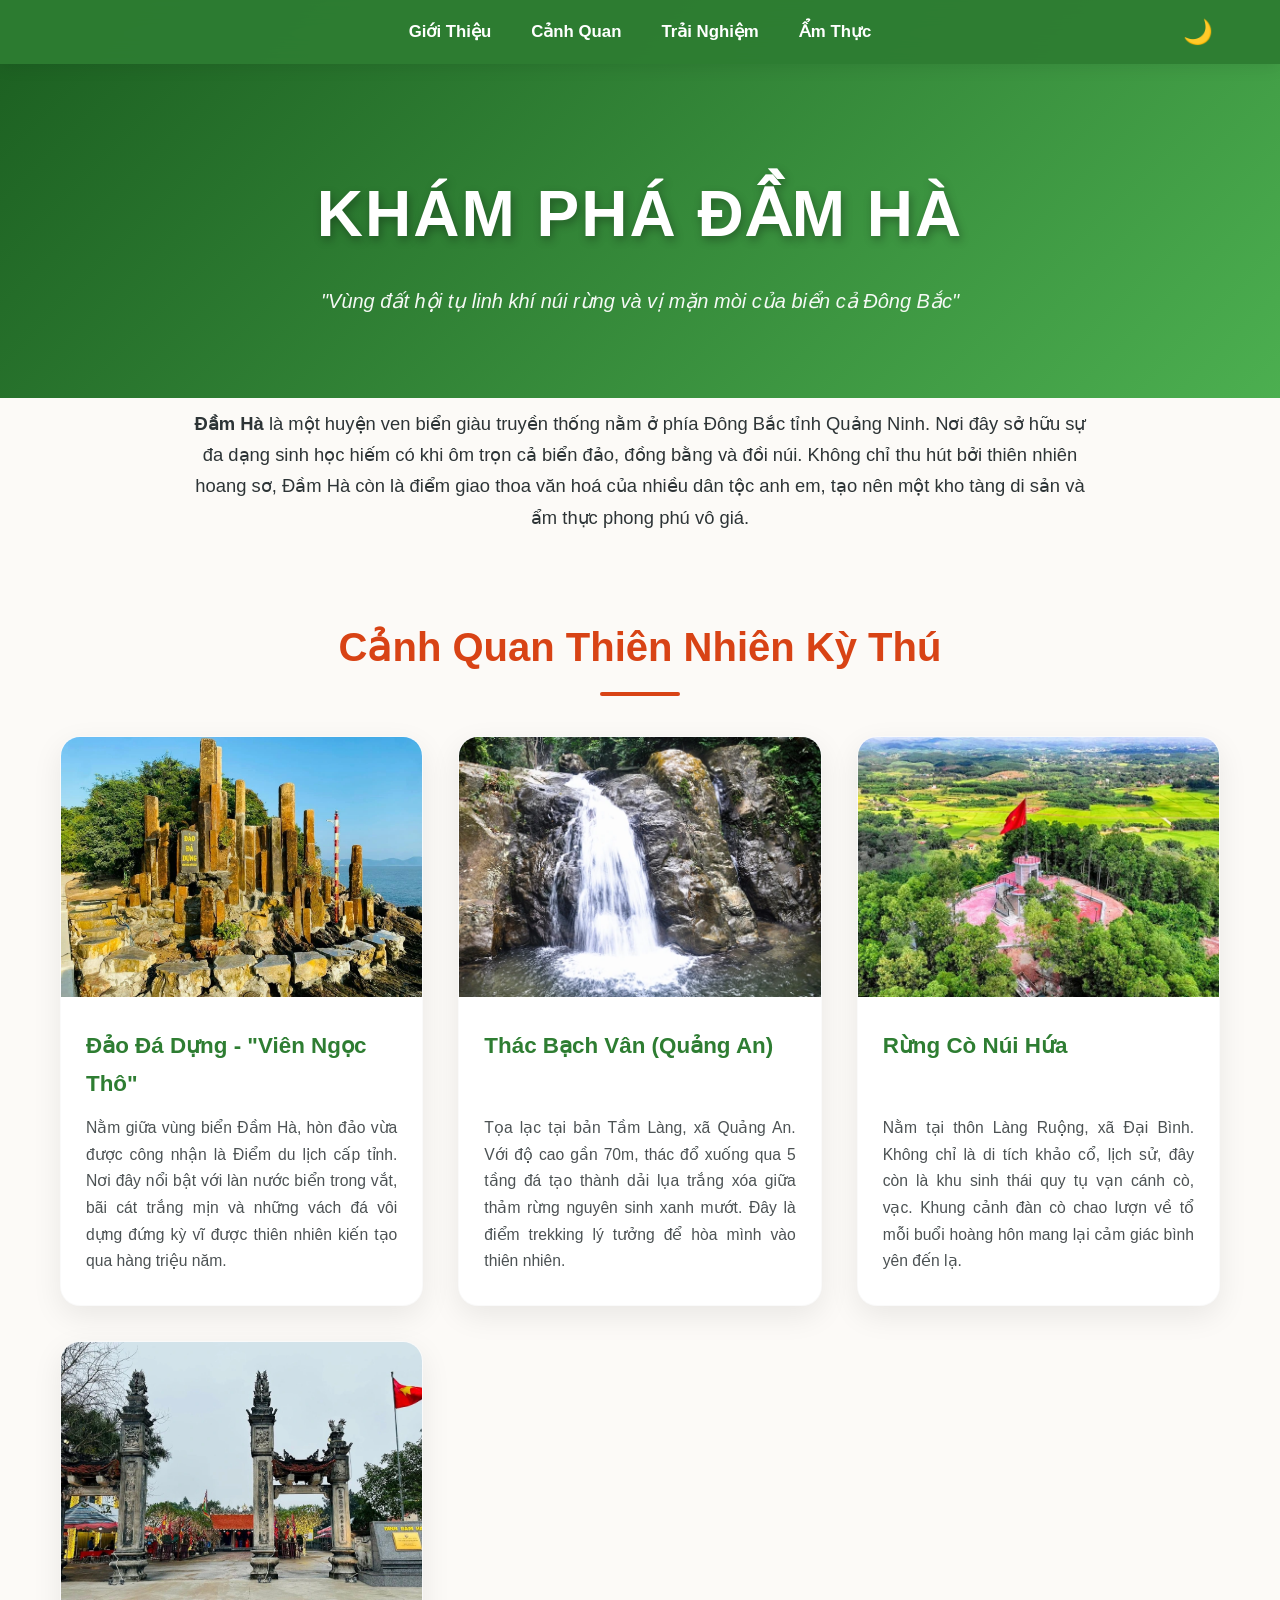
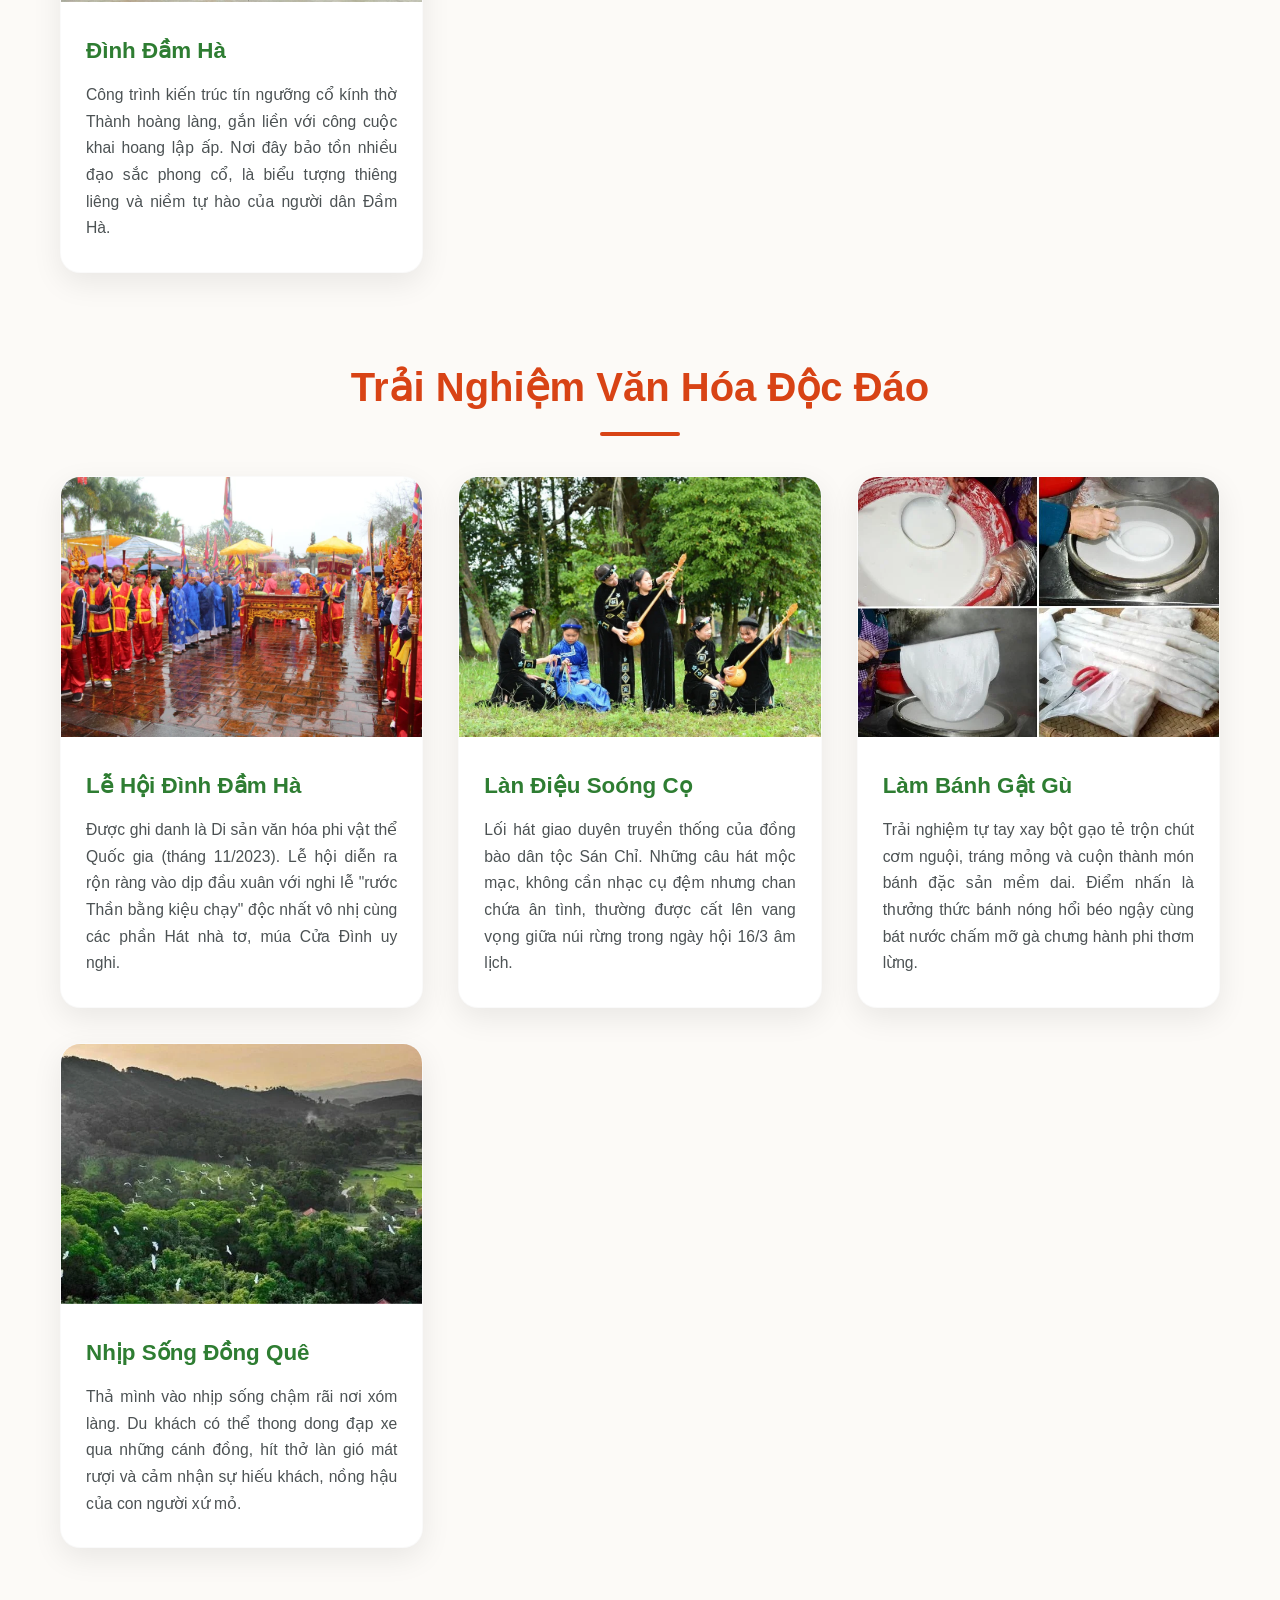
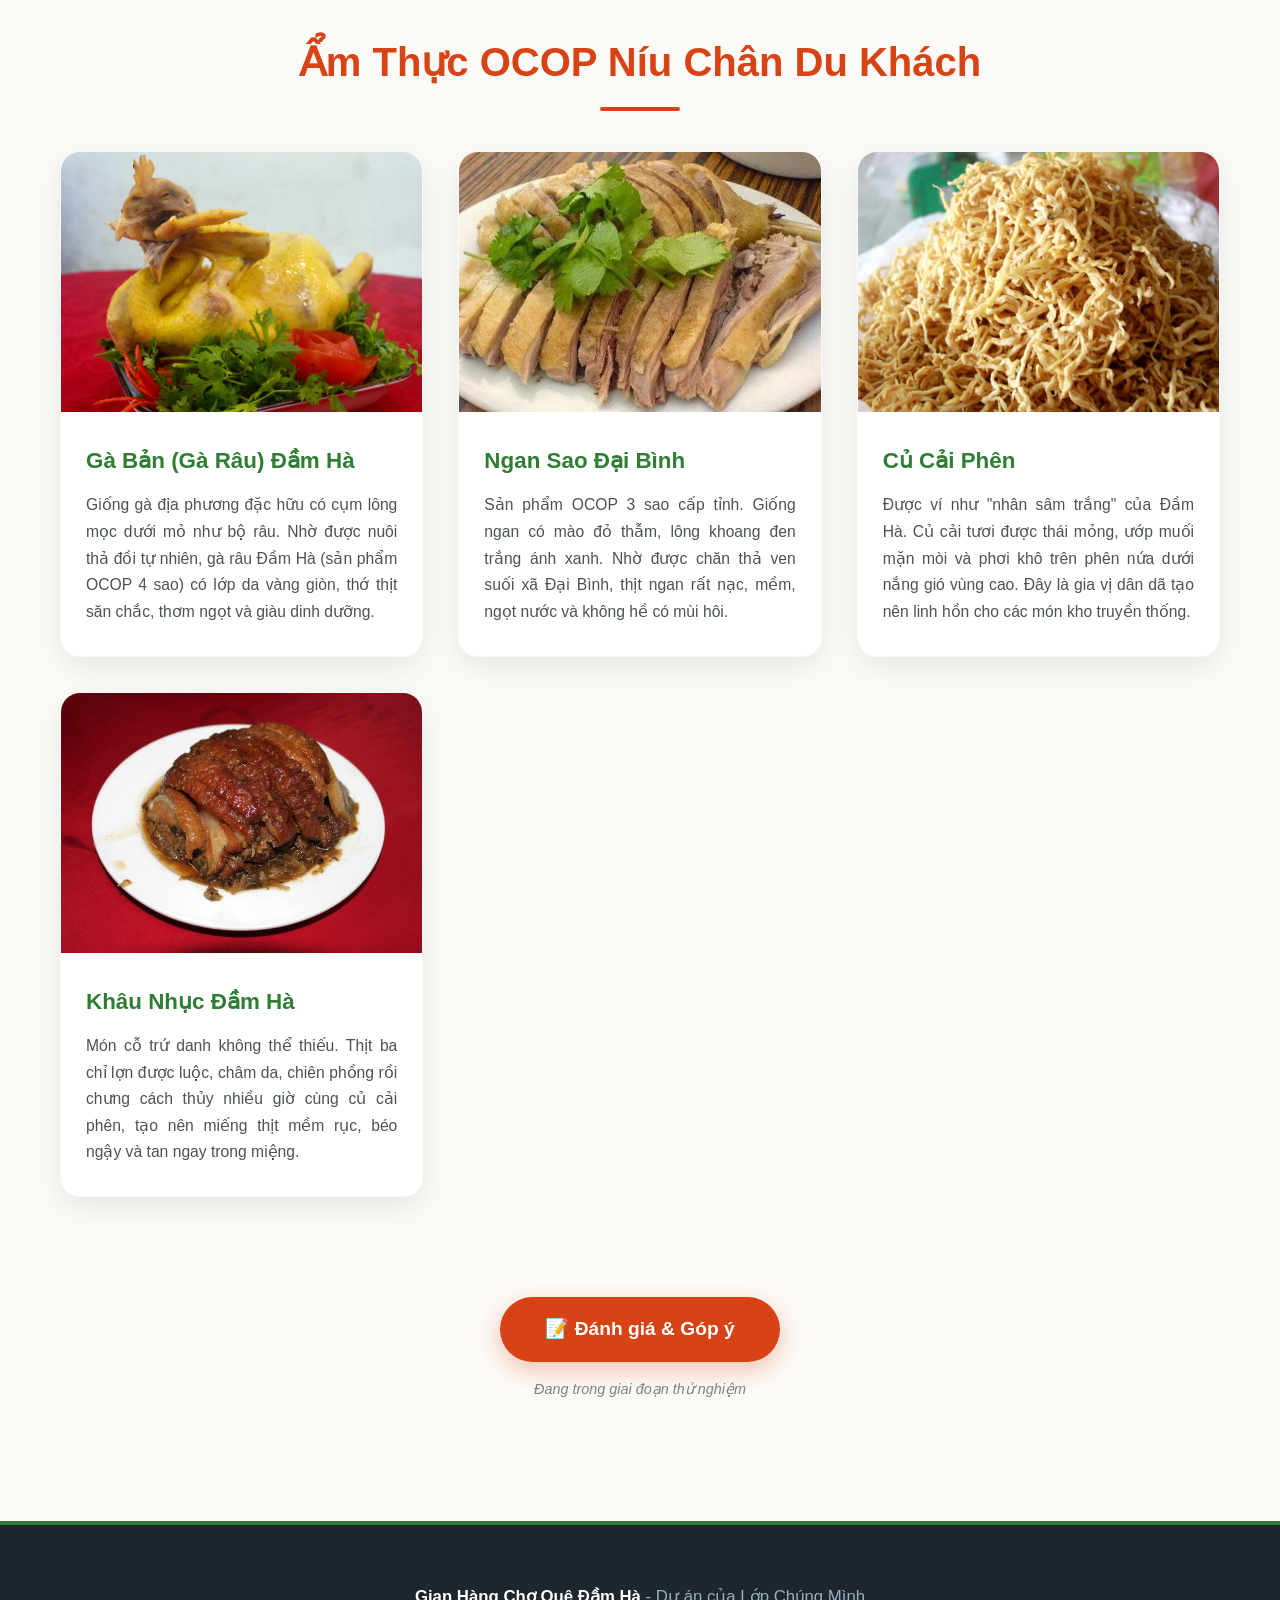
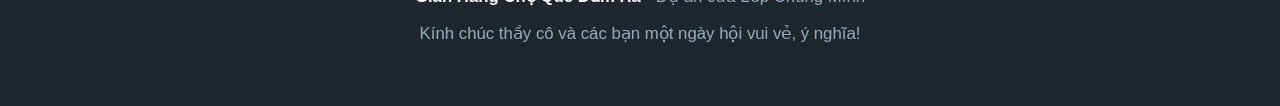
==== commit 9b235021: "Update description and footer text in index.html" ====
--- a/index.html
+++ b/index.html
@@ -3,7 +3,7 @@
 <head>
     <meta charset="UTF-8">
     <meta name="viewport" content="width=device-width, initial-scale=1.0">
-    <meta name="description" content="Khám phá gian hàng chợ quê lớp 10A7 với cảnh quan Đầm Hà, trải nghiệm văn hóa và ẩm thực OCOP trứ danh.">
+    <meta name="description" content="Khám phá gian hàng chợ quê lớp chúng mình với cảnh quan Đầm Hà, trải nghiệm văn hóa độc đáo và ẩm thực OCOP trứ danh.">
     <title>Khám Phá Đầm Hà - Gian Hàng Chợ Quê</title>
 
     <link rel="stylesheet" href="style.css">
@@ -154,7 +154,7 @@
     </main>
 
     <footer>
-        <p><strong>Gian Hàng Chợ Quê Đầm Hà</strong> - Dự án của Lớp 10A7</p>
+        <p><strong>Gian Hàng Chợ Quê Đầm Hà</strong> - Dự án của Lớp Chúng Mình</p>
         <p>Kính chúc thầy cô và các bạn một ngày hội vui vẻ, ý nghĩa!</p>
     </footer>
 
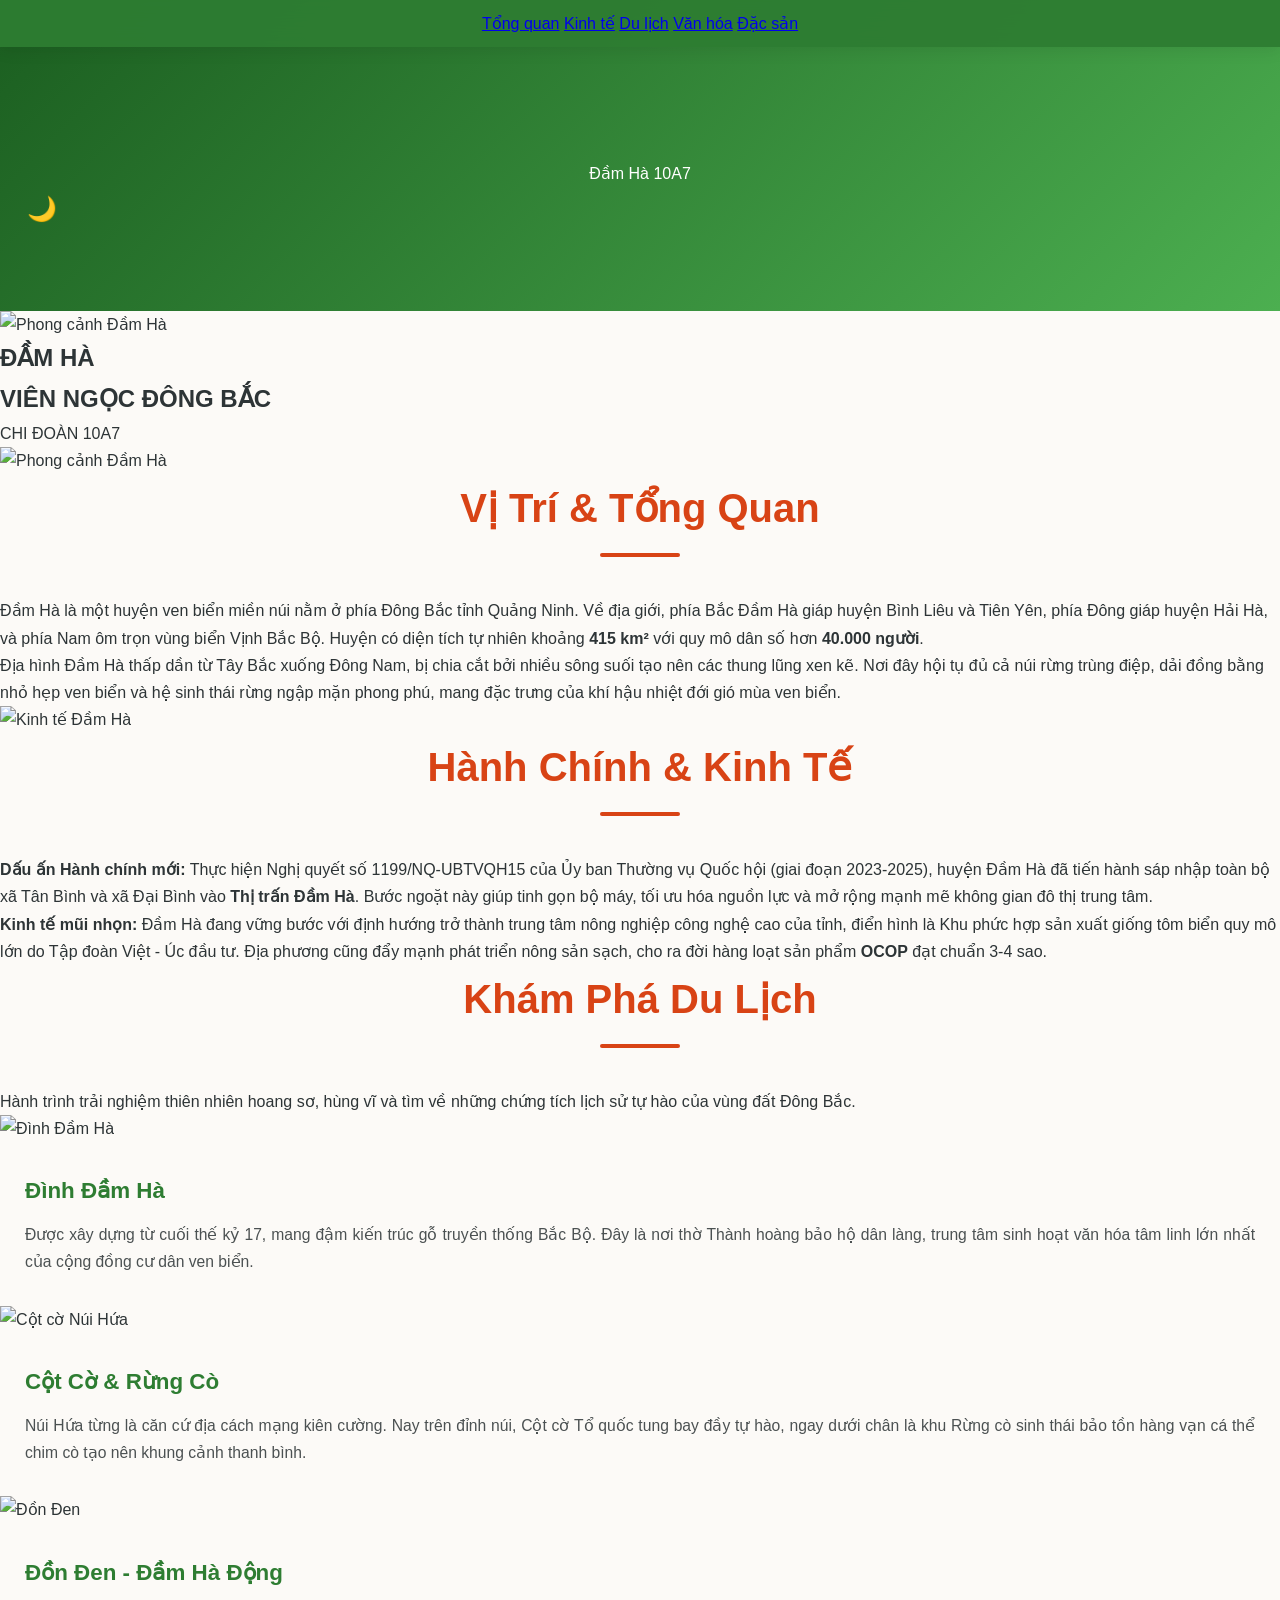
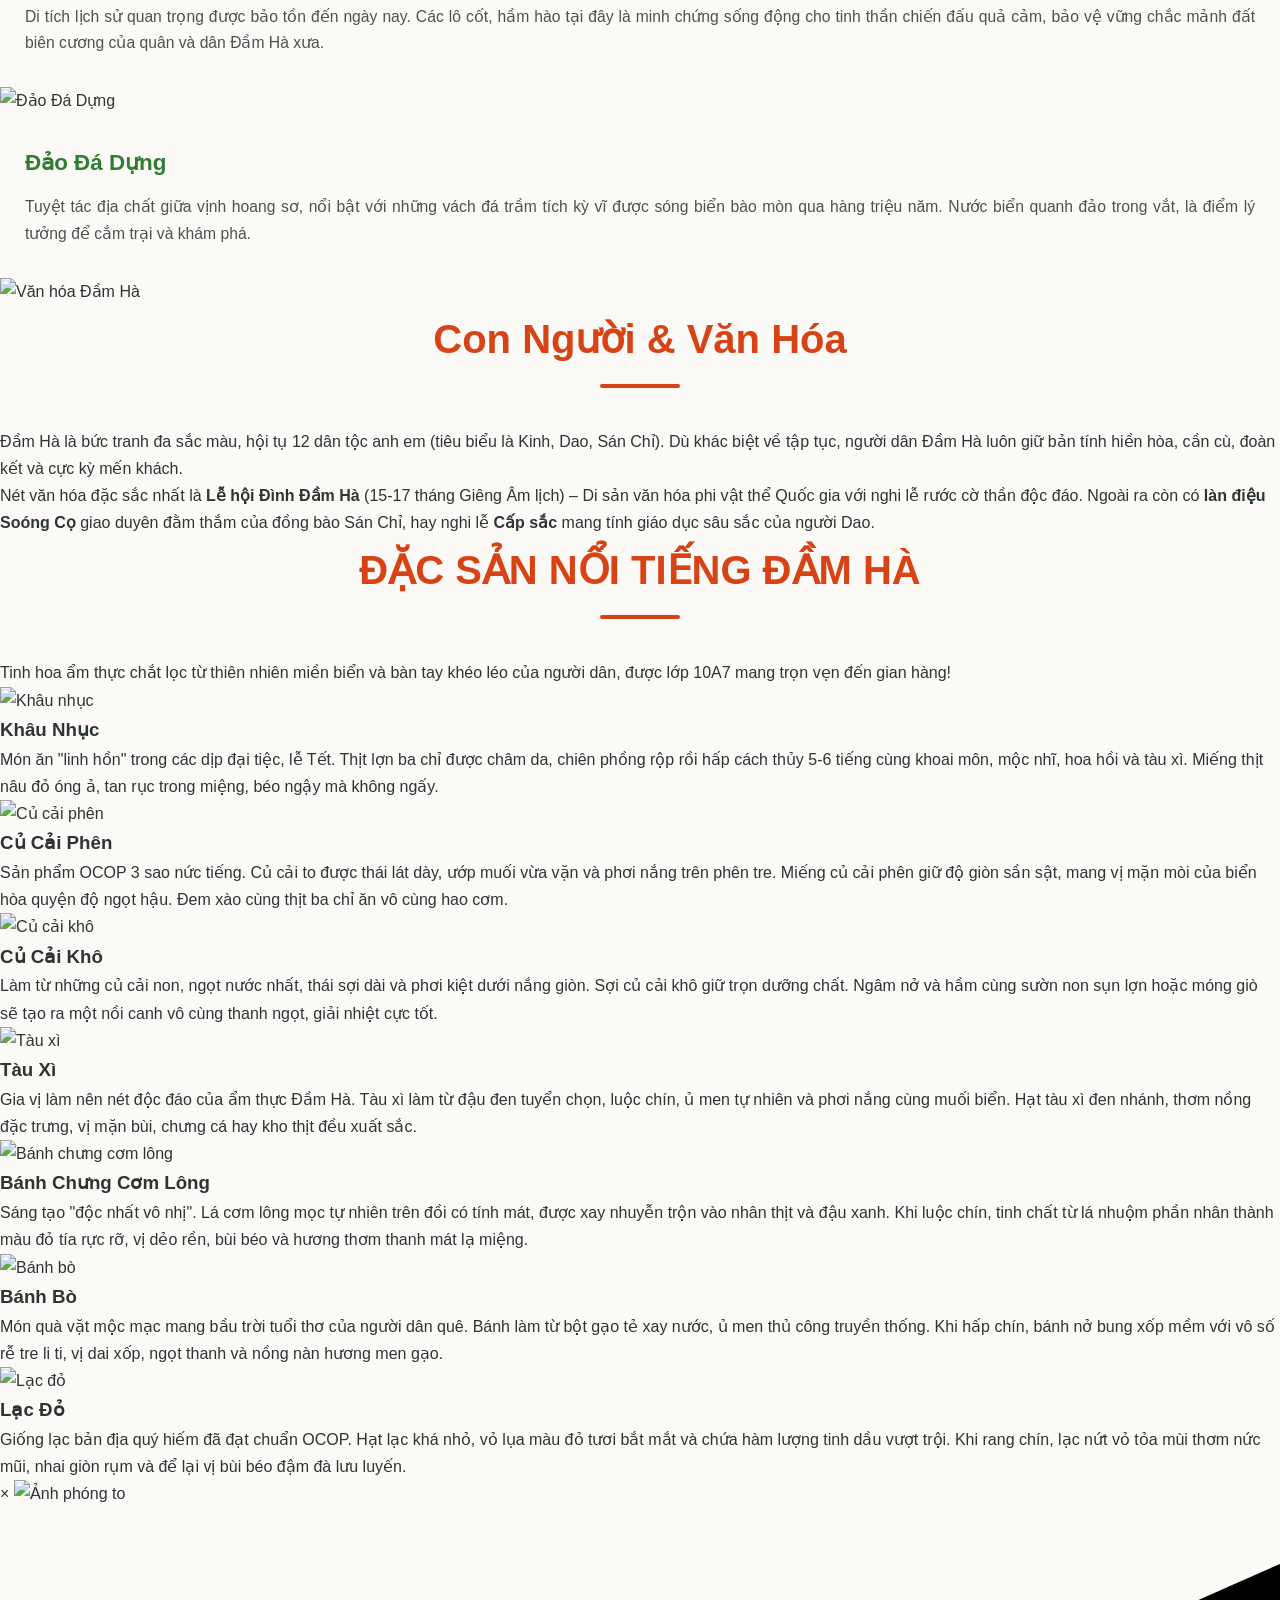
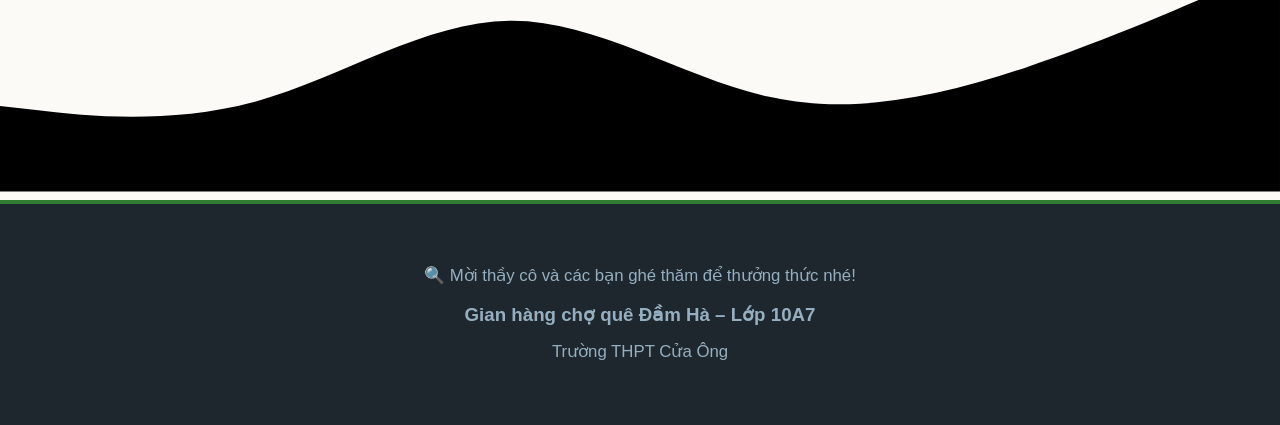
==== commit a0eb3cab: "Revise meta tags and enhance page structure Updated the website's meta description and title to bett" ====
--- a/index.html
+++ b/index.html
@@ -3,159 +3,184 @@
 <head>
     <meta charset="UTF-8">
     <meta name="viewport" content="width=device-width, initial-scale=1.0">
-    <meta name="description" content="Khám phá gian hàng chợ quê lớp chúng mình với cảnh quan Đầm Hà, trải nghiệm văn hóa độc đáo và ẩm thực OCOP trứ danh.">
-    <title>Khám Phá Đầm Hà - Gian Hàng Chợ Quê</title>
-
+    <meta name="description" content="Trang web giới thiệu về huyện Đầm Hà, Quảng Ninh và các sản phẩm OCOP đặc sản. Gian hàng chợ quê lớp 10A7 - THPT Cửa Ông.">
+    <title>Đầm Hà - Viên Ngọc Đông Bắc | Gian hàng 10A7</title>
+    <link rel="preconnect" href="https://fonts.googleapis.com">
+    <link rel="preconnect" href="https://fonts.gstatic.com" crossorigin>
+    <link href="https://fonts.googleapis.com/css2?family=Baloo+2:wght@500;700;800&family=Nunito:wght@400;600;700&display=swap" rel="stylesheet">
     <link rel="stylesheet" href="style.css">
-
-    <script>
-        try { if (localStorage.getItem('theme') === 'dark') document.documentElement.classList.add('dark-mode-init'); } catch (e) {}
-    </script>
 </head>
 <body>
-
-    <nav id="navbar">
-        <div class="nav-container">
-            <div class="nav-spacer"></div>
-            <ul>
-                <li><a href="#gioi-thieu">Giới Thiệu</a></li>
-                <li><a href="#dia-diem">Cảnh Quan</a></li>
-                <li><a href="#trai-nghiem">Trải Nghiệm</a></li>
-                <li><a href="#dac-san">Ẩm Thực</a></li>
-            </ul>
-            <button id="theme-toggle" aria-label="Đổi giao diện" title="Đổi màu nền">🌙</button>
-        </div>
-    </nav>
-
-    <button id="back-to-top" aria-label="Lên đầu trang" title="Trở lên trên">&uarr;</button>
-
-    <div id="lightbox-overlay" class="lightbox-overlay">
-        <button id="close-lightbox" class="close-lightbox" title="Đóng">&times;</button>
-        <img id="lightbox-image" class="lightbox-image" alt="Ảnh phóng to">
+    <div class="header-wrapper">
+        <header id="main-header">
+            <div class="logo">Đầm Hà <span>10A7</span></div>
+            <nav class="scrollable-nav">
+                <a href="#tong-quan">Tổng quan</a>
+                <a href="#hanh-chinh">Kinh tế</a>
+                <a href="#du-lich">Du lịch</a>
+                <a href="#van-hoa">Văn hóa</a>
+                <a href="#am-thuc">Đặc sản</a>
+            </nav>
+            <button id="theme-toggle" aria-label="Chuyển đổi giao diện">🌙</button>
+        </header>
     </div>
 
-    <header class="fade-in">
-        <h1>Khám Phá Đầm Hà</h1>
-        <p>"Vùng đất hội tụ linh khí núi rừng và vị mặn mòi của biển cả Đông Bắc"</p>
-    </header>
+    <section id="hero">
+        <div class="hero-image-wrapper">
+            <img src="banner-chinh.webp" alt="Phong cảnh Đầm Hà" class="hero-bg-img">
+            <div class="hero-overlay"></div>
+        </div>
+        
+        <div class="hero-content">
+            <h1 class="poster-title">ĐẦM HÀ</h1>
+            <h2 class="poster-subtitle">VIÊN NGỌC ĐÔNG BẮC</h2>
+            <div class="badge">CHI ĐOÀN 10A7</div>
+        </div>
+    </section>
 
-    <main class="container">
-        
-        <section id="gioi-thieu" class="section-target reveal text-center-box">
-            <p><strong>Đầm Hà</strong> là một huyện ven biển giàu truyền thống nằm ở phía Đông Bắc tỉnh Quảng Ninh. Nơi đây sở hữu sự đa dạng sinh học hiếm có khi ôm trọn cả biển đảo, đồng bằng và đồi núi. Không chỉ thu hút bởi thiên nhiên hoang sơ, Đầm Hà còn là điểm giao thoa văn hoá của nhiều dân tộc anh em, tạo nên một kho tàng di sản và ẩm thực phong phú vô giá.</p>
-        </section>
-
-        <section id="dia-diem" class="section-target reveal">
-            <h2 class="section-title">Cảnh Quan Thiên Nhiên Kỳ Thú</h2>
-            <div class="grid-layout">
-                <article class="card">
-                    <div class="img-wrapper"><img src="images/daodadung.webp" alt="Đảo Đá Dựng" loading="lazy" class="zoom-img"></div>
-                    <div class="card-content">
-                        <h3>Đảo Đá Dựng - "Viên Ngọc Thô"</h3>
-                        <p>Nằm giữa vùng biển Đầm Hà, hòn đảo vừa được công nhận là Điểm du lịch cấp tỉnh. Nơi đây nổi bật với làn nước biển trong vắt, bãi cát trắng mịn và những vách đá vôi dựng đứng kỳ vĩ được thiên nhiên kiến tạo qua hàng triệu năm.</p>
-                    </div>
-                </article>
-                <article class="card">
-                    <div class="img-wrapper"><img src="images/thacbachvan.webp" alt="Thác Bạch Vân" loading="lazy" class="zoom-img"></div>
-                    <div class="card-content">
-                        <h3>Thác Bạch Vân (Quảng An)</h3>
-                        <p>Tọa lạc tại bản Tầm Làng, xã Quảng An. Với độ cao gần 70m, thác đổ xuống qua 5 tầng đá tạo thành dải lụa trắng xóa giữa thảm rừng nguyên sinh xanh mướt. Đây là điểm trekking lý tưởng để hòa mình vào thiên nhiên.</p>
-                    </div>
-                </article>
-                <article class="card">
-                    <div class="img-wrapper"><img src="images/nuihua.webp" alt="Rừng Cò Núi Hứa" loading="lazy" class="zoom-img"></div>
-                    <div class="card-content">
-                        <h3>Rừng Cò Núi Hứa</h3>
-                        <p>Nằm tại thôn Làng Ruộng, xã Đại Bình. Không chỉ là di tích khảo cổ, lịch sử, đây còn là khu sinh thái quy tụ vạn cánh cò, vạc. Khung cảnh đàn cò chao lượn về tổ mỗi buổi hoàng hôn mang lại cảm giác bình yên đến lạ.</p>
-                    </div>
-                </article>
-                <article class="card">
-                    <div class="img-wrapper"><img src="images/dinhdamha.webp" alt="Đình Đầm Hà" loading="lazy" class="zoom-img"></div>
-                    <div class="card-content">
-                        <h3>Đình Đầm Hà</h3>
-                        <p>Công trình kiến trúc tín ngưỡng cổ kính thờ Thành hoàng làng, gắn liền với công cuộc khai hoang lập ấp. Nơi đây bảo tồn nhiều đạo sắc phong cổ, là biểu tượng thiêng liêng và niềm tự hào của người dân Đầm Hà.</p>
-                    </div>
-                </article>
+    <main>
+        <section id="tong-quan" class="reveal section-card">
+            <div class="content-split">
+                <div class="split-img-wrapper scale-in">
+                    <img src="tongquan.webp" alt="Phong cảnh Đầm Hà" class="zoomable-img rounded-img">
+                </div>
+                <div class="split-text fade-slide-left">
+                    <h2 class="section-title">Vị Trí & Tổng Quan</h2>
+                    <p>Đầm Hà là một huyện ven biển miền núi nằm ở phía Đông Bắc tỉnh Quảng Ninh. Về địa giới, phía Bắc Đầm Hà giáp huyện Bình Liêu và Tiên Yên, phía Đông giáp huyện Hải Hà, và phía Nam ôm trọn vùng biển Vịnh Bắc Bộ. Huyện có diện tích tự nhiên khoảng <strong>415 km²</strong> với quy mô dân số hơn <strong>40.000 người</strong>.</p>
+                    <p>Địa hình Đầm Hà thấp dần từ Tây Bắc xuống Đông Nam, bị chia cắt bởi nhiều sông suối tạo nên các thung lũng xen kẽ. Nơi đây hội tụ đủ cả núi rừng trùng điệp, dải đồng bằng nhỏ hẹp ven biển và hệ sinh thái rừng ngập mặn phong phú, mang đặc trưng của khí hậu nhiệt đới gió mùa ven biển.</p>
+                </div>
             </div>
         </section>
 
-        <section id="trai-nghiem" class="section-target reveal">
-            <h2 class="section-title">Trải Nghiệm Văn Hóa Độc Đáo</h2>
-            <div class="grid-layout">
-                <article class="card">
-                    <div class="img-wrapper"><img src="images/lehoi.webp" alt="Lễ Hội Đình Đầm Hà" loading="lazy" class="zoom-img"></div>
-                    <div class="card-content">
-                        <h3>Lễ Hội Đình Đầm Hà</h3>
-                        <p>Được ghi danh là Di sản văn hóa phi vật thể Quốc gia (tháng 11/2023). Lễ hội diễn ra rộn ràng vào dịp đầu xuân với nghi lễ "rước Thần bằng kiệu chạy" độc nhất vô nhị cùng các phần Hát nhà tơ, múa Cửa Đình uy nghi.</p>
-                    </div>
-                </article>
-                <article class="card">
-                    <div class="img-wrapper"><img src="images/hatsoongco.webp" alt="Hát Soóng Cọ" loading="lazy" class="zoom-img"></div>
-                    <div class="card-content">
-                        <h3>Làn Điệu Soóng Cọ</h3>
-                        <p>Lối hát giao duyên truyền thống của đồng bào dân tộc Sán Chỉ. Những câu hát mộc mạc, không cần nhạc cụ đệm nhưng chan chứa ân tình, thường được cất lên vang vọng giữa núi rừng trong ngày hội 16/3 âm lịch.</p>
-                    </div>
-                </article>
-                <article class="card">
-                    <div class="img-wrapper"><img src="images/lambanh.webp" alt="Làm Bánh Gật Gù" loading="lazy" class="zoom-img"></div>
-                    <div class="card-content">
-                        <h3>Làm Bánh Gật Gù</h3>
-                        <p>Trải nghiệm tự tay xay bột gạo tẻ trộn chút cơm nguội, tráng mỏng và cuộn thành món bánh đặc sản mềm dai. Điểm nhấn là thưởng thức bánh nóng hổi béo ngậy cùng bát nước chấm mỡ gà chưng hành phi thơm lừng.</p>
-                    </div>
-                </article>
-                <article class="card">
-                    <div class="img-wrapper"><img src="images/thiennhien.webp" alt="Nhịp Sống Bình Dị" loading="lazy" class="zoom-img"></div>
-                    <div class="card-content">
-                        <h3>Nhịp Sống Đồng Quê</h3>
-                        <p>Thả mình vào nhịp sống chậm rãi nơi xóm làng. Du khách có thể thong dong đạp xe qua những cánh đồng, hít thở làn gió mát rượi và cảm nhận sự hiếu khách, nồng hậu của con người xứ mỏ.</p>
-                    </div>
-                </article>
+        <section id="hanh-chinh" class="reveal section-card alt-bg">
+            <div class="content-split reverse">
+                <div class="split-img-wrapper scale-in">
+                    <img src="kinhte.webp" alt="Kinh tế Đầm Hà" loading="lazy" class="zoomable-img rounded-img">
+                </div>
+                <div class="split-text fade-slide-right">
+                    <h2 class="section-title">Hành Chính & Kinh Tế</h2>
+                    <p><strong>Dấu ấn Hành chính mới:</strong> Thực hiện Nghị quyết số 1199/NQ-UBTVQH15 của Ủy ban Thường vụ Quốc hội (giai đoạn 2023-2025), huyện Đầm Hà đã tiến hành sáp nhập toàn bộ xã Tân Bình và xã Đại Bình vào <strong>Thị trấn Đầm Hà</strong>. Bước ngoặt này giúp tinh gọn bộ máy, tối ưu hóa nguồn lực và mở rộng mạnh mẽ không gian đô thị trung tâm.</p>
+                    <p><strong>Kinh tế mũi nhọn:</strong> Đầm Hà đang vững bước với định hướng trở thành trung tâm nông nghiệp công nghệ cao của tỉnh, điển hình là Khu phức hợp sản xuất giống tôm biển quy mô lớn do Tập đoàn Việt - Úc đầu tư. Địa phương cũng đẩy mạnh phát triển nông sản sạch, cho ra đời hàng loạt sản phẩm <strong>OCOP</strong> đạt chuẩn 3-4 sao.</p>
+                </div>
             </div>
         </section>
 
-        <section id="dac-san" class="section-target reveal">
-            <h2 class="section-title">Ẩm Thực OCOP Níu Chân Du Khách</h2>
-            <div class="grid-layout">
-                <article class="card">
-                    <div class="img-wrapper"><img src="images/gabandamha.webp" alt="Gà Râu Đầm Hà" loading="lazy" class="zoom-img"></div>
+        <section id="du-lich" class="reveal">
+            <div class="title-wrapper">
+                <h2 class="section-title center">Khám Phá Du Lịch</h2>
+                <p class="section-desc">Hành trình trải nghiệm thiên nhiên hoang sơ, hùng vĩ và tìm về những chứng tích lịch sử tự hào của vùng đất Đông Bắc.</p>
+            </div>
+            <div class="card-grid">
+                <div class="material-card stagger-item">
+                    <img src="dinhdamha.webp" alt="Đình Đầm Hà" loading="lazy" class="zoomable-img card-img">
                     <div class="card-content">
-                        <h3>Gà Bản (Gà Râu) Đầm Hà</h3>
-                        <p>Giống gà địa phương đặc hữu có cụm lông mọc dưới mỏ như bộ râu. Nhờ được nuôi thả đồi tự nhiên, gà râu Đầm Hà (sản phẩm OCOP 4 sao) có lớp da vàng giòn, thớ thịt săn chắc, thơm ngọt và giàu dinh dưỡng.</p>
+                        <h3>Đình Đầm Hà</h3>
+                        <p>Được xây dựng từ cuối thế kỷ 17, mang đậm kiến trúc gỗ truyền thống Bắc Bộ. Đây là nơi thờ Thành hoàng bảo hộ dân làng, trung tâm sinh hoạt văn hóa tâm linh lớn nhất của cộng đồng cư dân ven biển.</p>
                     </div>
-                </article>
-                <article class="card">
-                    <div class="img-wrapper"><img src="images/ngansao.webp" alt="Ngan sao Đại Bình" loading="lazy" class="zoom-img"></div>
+                </div>
+                <div class="material-card stagger-item">
+                    <img src="cotconuihua.webp" alt="Cột cờ Núi Hứa" loading="lazy" class="zoomable-img card-img">
                     <div class="card-content">
-                        <h3>Ngan Sao Đại Bình</h3>
-                        <p>Sản phẩm OCOP 3 sao cấp tỉnh. Giống ngan có mào đỏ thẫm, lông khoang đen trắng ánh xanh. Nhờ được chăn thả ven suối xã Đại Bình, thịt ngan rất nạc, mềm, ngọt nước và không hề có mùi hôi.</p>
+                        <h3>Cột Cờ & Rừng Cò</h3>
+                        <p>Núi Hứa từng là căn cứ địa cách mạng kiên cường. Nay trên đỉnh núi, Cột cờ Tổ quốc tung bay đầy tự hào, ngay dưới chân là khu Rừng cò sinh thái bảo tồn hàng vạn cá thể chim cò tạo nên khung cảnh thanh bình.</p>
                     </div>
-                </article>
-                <article class="card">
-                    <div class="img-wrapper"><img src="images/cucaiphen.webp" alt="Củ Cải Phên" loading="lazy" class="zoom-img"></div>
+                </div>
+                <div class="material-card stagger-item">
+                    <img src="donden.webp" alt="Đồn Đen" loading="lazy" class="zoomable-img card-img">
                     <div class="card-content">
-                        <h3>Củ Cải Phên</h3>
-                        <p>Được ví như "nhân sâm trắng" của Đầm Hà. Củ cải tươi được thái mỏng, ướp muối mặn mòi và phơi khô trên phên nứa dưới nắng gió vùng cao. Đây là gia vị dân dã tạo nên linh hồn cho các món kho truyền thống.</p>
+                        <h3>Đồn Đen - Đầm Hà Động</h3>
+                        <p>Di tích lịch sử quan trọng được bảo tồn đến ngày nay. Các lô cốt, hầm hào tại đây là minh chứng sống động cho tinh thần chiến đấu quả cảm, bảo vệ vững chắc mảnh đất biên cương của quân và dân Đầm Hà xưa.</p>
                     </div>
-                </article>
-                <article class="card">
-                    <div class="img-wrapper"><img src="images/khaunhuc.webp" alt="Khâu Nhục Đầm Hà" loading="lazy" class="zoom-img"></div>
+                </div>
+                <div class="material-card stagger-item">
+                    <img src="daodadung.webp" alt="Đảo Đá Dựng" loading="lazy" class="zoomable-img card-img">
                     <div class="card-content">
-                        <h3>Khâu Nhục Đầm Hà</h3>
-                        <p>Món cỗ trứ danh không thể thiếu. Thịt ba chỉ lợn được luộc, châm da, chiên phồng rồi chưng cách thủy nhiều giờ cùng củ cải phên, tạo nên miếng thịt mềm rục, béo ngậy và tan ngay trong miệng.</p>
+                        <h3>Đảo Đá Dựng</h3>
+                        <p>Tuyệt tác địa chất giữa vịnh hoang sơ, nổi bật với những vách đá trầm tích kỳ vĩ được sóng biển bào mòn qua hàng triệu năm. Nước biển quanh đảo trong vắt, là điểm lý tưởng để cắm trại và khám phá.</p>
                     </div>
-                </article>
+                </div>
             </div>
         </section>
 
-        <div class="feedback-section reveal">
-            <a href="feedback.html" class="feedback-btn">📝 Đánh giá & Góp ý</a>
-            <p class="beta-text">Đang trong giai đoạn thử nghiệm</p>
-        </div>
+        <section id="van-hoa" class="reveal section-card">
+            <div class="content-split">
+                <div class="split-img-wrapper scale-in">
+                    <img src="lehoi.webp" alt="Văn hóa Đầm Hà" loading="lazy" class="zoomable-img rounded-img">
+                </div>
+                <div class="split-text fade-slide-left">
+                    <h2 class="section-title">Con Người & Văn Hóa</h2>
+                    <p>Đầm Hà là bức tranh đa sắc màu, hội tụ 12 dân tộc anh em (tiêu biểu là Kinh, Dao, Sán Chỉ). Dù khác biệt về tập tục, người dân Đầm Hà luôn giữ bản tính hiền hòa, cần cù, đoàn kết và cực kỳ mến khách.</p>
+                    <p>Nét văn hóa đặc sắc nhất là <strong>Lễ hội Đình Đầm Hà</strong> (15-17 tháng Giêng Âm lịch) – Di sản văn hóa phi vật thể Quốc gia với nghi lễ rước cờ thần độc đáo. Ngoài ra còn có <strong>làn điệu Soóng Cọ</strong> giao duyên đằm thắm của đồng bào Sán Chỉ, hay nghi lễ <strong>Cấp sắc</strong> mang tính giáo dục sâu sắc của người Dao.</p>
+                </div>
+            </div>
+        </section>
+
+        <section id="am-thuc" class="reveal">
+            <div class="title-wrapper">
+                <h2 class="section-title center green-text">ĐẶC SẢN NỔI TIẾNG ĐẦM HÀ</h2>
+                <p class="section-desc">Tinh hoa ẩm thực chắt lọc từ thiên nhiên miền biển và bàn tay khéo léo của người dân, được lớp 10A7 mang trọn vẹn đến gian hàng!</p>
+            </div>
+            
+            <div class="gallery-grid flex-centered">
+                <div class="food-card stagger-item">
+                    <img src="khaunhuc.webp" alt="Khâu nhục" loading="lazy" class="zoomable-img">
+                    <h3>Khâu Nhục</h3>
+                    <p>Món ăn "linh hồn" trong các dịp đại tiệc, lễ Tết. Thịt lợn ba chỉ được châm da, chiên phồng rộp rồi hấp cách thủy 5-6 tiếng cùng khoai môn, mộc nhĩ, hoa hồi và tàu xì. Miếng thịt nâu đỏ óng ả, tan rục trong miệng, béo ngậy mà không ngấy.</p>
+                </div>
+                <div class="food-card stagger-item">
+                    <img src="cucaiphien.webp" alt="Củ cải phên" loading="lazy" class="zoomable-img">
+                    <h3>Củ Cải Phên</h3>
+                    <p>Sản phẩm OCOP 3 sao nức tiếng. Củ cải to được thái lát dày, ướp muối vừa vặn và phơi nắng trên phên tre. Miếng củ cải phên giữ độ giòn sần sật, mang vị mặn mòi của biển hòa quyện độ ngọt hậu. Đem xào cùng thịt ba chỉ ăn vô cùng hao cơm.</p>
+                </div>
+                <div class="food-card stagger-item">
+                    <img src="cucaikho.webp" alt="Củ cải khô" loading="lazy" class="zoomable-img">
+                    <h3>Củ Cải Khô</h3>
+                    <p>Làm từ những củ cải non, ngọt nước nhất, thái sợi dài và phơi kiệt dưới nắng giòn. Sợi củ cải khô giữ trọn dưỡng chất. Ngâm nở và hầm cùng sườn non sụn lợn hoặc móng giò sẽ tạo ra một nồi canh vô cùng thanh ngọt, giải nhiệt cực tốt.</p>
+                </div>
+                <div class="food-card stagger-item">
+                    <img src="tauxi.webp" alt="Tàu xì" loading="lazy" class="zoomable-img">
+                    <h3>Tàu Xì</h3>
+                    <p>Gia vị làm nên nét độc đáo của ẩm thực Đầm Hà. Tàu xì làm từ đậu đen tuyển chọn, luộc chín, ủ men tự nhiên và phơi nắng cùng muối biển. Hạt tàu xì đen nhánh, thơm nồng đặc trưng, vị mặn bùi, chưng cá hay kho thịt đều xuất sắc.</p>
+                </div>
+                <div class="food-card stagger-item">
+                    <img src="banhchungcomlongg.webp" alt="Bánh chưng cơm lông" loading="lazy" class="zoomable-img">
+                    <h3>Bánh Chưng Cơm Lông</h3>
+                    <p>Sáng tạo "độc nhất vô nhị". Lá cơm lông mọc tự nhiên trên đồi có tính mát, được xay nhuyễn trộn vào nhân thịt và đậu xanh. Khi luộc chín, tinh chất từ lá nhuộm phần nhân thành màu đỏ tía rực rỡ, vị dẻo rền, bùi béo và hương thơm thanh mát lạ miệng.</p>
+                </div>
+                <div class="food-card stagger-item">
+                    <img src="banhbo.webp" alt="Bánh bò" loading="lazy" class="zoomable-img">
+                    <h3>Bánh Bò</h3>
+                    <p>Món quà vặt mộc mạc mang bầu trời tuổi thơ của người dân quê. Bánh làm từ bột gạo tẻ xay nước, ủ men thủ công truyền thống. Khi hấp chín, bánh nở bung xốp mềm với vô số rễ tre li ti, vị dai xốp, ngọt thanh và nồng nàn hương men gạo.</p>
+                </div>
+                <div class="food-card stagger-item">
+                    <img src="lacdo.webp" alt="Lạc đỏ" loading="lazy" class="zoomable-img">
+                    <h3>Lạc Đỏ</h3>
+                    <p>Giống lạc bản địa quý hiếm đã đạt chuẩn OCOP. Hạt lạc khá nhỏ, vỏ lụa màu đỏ tươi bắt mắt và chứa hàm lượng tinh dầu vượt trội. Khi rang chín, lạc nứt vỏ tỏa mùi thơm nức mũi, nhai giòn rụm và để lại vị bùi béo đậm đà lưu luyến.</p>
+                </div>
+            </div>
+        </section>
     </main>
 
+    <div id="image-modal" class="hidden">
+        <span id="close-modal" aria-label="Đóng">&times;</span>
+        <img id="modal-img" src="" alt="Ảnh phóng to">
+    </div>
+
+    <button id="back-to-top" aria-label="Lên đầu trang">
+        <svg viewBox="0 0 24 24" fill="none" stroke="currentColor" stroke-width="2" stroke-linecap="round" stroke-linejoin="round"><path d="M12 19V5M5 12l7-7 7 7"/></svg>
+    </button>
+
+    <div class="wave-container">
+        <svg class="wave" xmlns="http://www.w3.org/2000/svg" viewBox="0 0 1440 320">
+            <path fill="var(--wave-color)" fill-opacity="1" d="M0,224L48,229.3C96,235,192,245,288,218.7C384,192,480,128,576,128C672,128,768,192,864,213.3C960,235,1056,213,1152,181.3C1248,149,1344,107,1392,85.3L1440,64L1440,320L1392,320C1344,320,1248,320,1152,320C1056,320,960,320,864,320C768,320,672,320,576,320C480,320,384,320,288,320C192,320,96,320,48,320L0,320Z"></path>
+        </svg>
+    </div>
     <footer>
-        <p><strong>Gian Hàng Chợ Quê Đầm Hà</strong> - Dự án của Lớp Chúng Mình</p>
-        <p>Kính chúc thầy cô và các bạn một ngày hội vui vẻ, ý nghĩa!</p>
+        <div class="footer-content">
+            <p>🔍 <span>Mời thầy cô và các bạn ghé thăm để thưởng thức nhé!</span></p>
+            <h3>Gian hàng chợ quê Đầm Hà – Lớp 10A7</h3>
+            <p>Trường THPT Cửa Ông</p>
+        </div>
     </footer>
 
     <script src="script.js"></script>
--- a/style.css
+++ b/style.css
@@ -1,5 +1,5 @@
 /* ========================================================
-   1. HỆ THỐNG BIẾN MÀU SẮC
+   1. HỆ THỐNG BIẾN MÀU SẮC CHUYÊN NGHIỆP
 ======================================================== */
 :root {
     --bg-color: #fcfaf7;
@@ -33,7 +33,7 @@
 html.dark-mode-init body { background-color: var(--bg-color); color: var(--text-color); }
 
 /* ========================================================
-   2. CÀI ĐẶT CƠ BẢN
+   2. CÀI ĐẶT CHUNG & ANIMATIONS
 ======================================================== */
 * { box-sizing: border-box; margin: 0; padding: 0; }
 html { scroll-behavior: smooth; }
@@ -45,6 +45,7 @@
     line-height: 1.7;
     transition: background-color var(--transition-speed), color var(--transition-speed);
     overflow-x: hidden;
+    display: flex; flex-direction: column; min-height: 100vh; /* Giúp footer đẩy xuống cuối ở trang ngắn */
 }
 
 body.no-scroll { overflow: hidden; height: 100vh; }
@@ -55,11 +56,7 @@
     to { opacity: 1; transform: translateY(0); }
 }
 
-.reveal {
-    opacity: 0;
-    transform: translateY(40px);
-    transition: all 0.8s cubic-bezier(0.2, 0, 0.2, 1);
-}
+.reveal { opacity: 0; transform: translateY(40px); transition: all 0.8s cubic-bezier(0.2, 0, 0.2, 1); }
 .reveal.active { opacity: 1; transform: translateY(0); }
 noscript .reveal { opacity: 1; transform: translateY(0); }
 
@@ -71,7 +68,6 @@
     background-color: var(--nav-bg); padding: 10px 0; z-index: 2000;
     box-shadow: 0 4px 15px var(--shadow-color);
     backdrop-filter: blur(12px); -webkit-backdrop-filter: blur(12px);
-    transform: translateY(0);
     transition: transform 0.4s cubic-bezier(0.3, 0, 0.2, 1), background-color var(--transition-speed);
 }
 .nav-container { max-width: 1200px; margin: 0 auto; display: flex; justify-content: space-between; align-items: center; padding: 0 20px; }
@@ -79,26 +75,25 @@
 nav ul { list-style-type: none; display: flex; gap: 8px; justify-content: center; flex-wrap: wrap; }
 nav ul li a {
     color: white; text-decoration: none; font-weight: 600; font-size: clamp(0.9em, 2vw, 1.05em);
-    padding: 8px 16px; border-radius: 30px; transition: background-color 0.3s, transform 0.2s;
+    padding: 8px 16px; border-radius: 30px; transition: 0.3s;
 }
 #theme-toggle {
     background: transparent; border: none; font-size: 1.5em; cursor: pointer; color: white;
     width: 44px; height: 44px; border-radius: 50%;
-    transition: transform 0.3s, background-color var(--transition-speed); display: flex; align-items: center; justify-content: center; outline: none;
+    transition: 0.3s; display: flex; align-items: center; justify-content: center; outline: none;
 }
 
 /* ========================================================
-   4. HEADER ĐÃ LÀM PHẲNG
+   4. HEADER & BỐ CỤC CHÍNH (HEADER PHẲNG)
 ======================================================== */
 header {
     background: var(--header-gradient); color: white; text-align: center;
-    padding: 160px 20px 80px 20px; /* Đã làm phẳng và căn lại khoảng cách */
-    transition: background var(--transition-speed);
+    padding: 160px 20px 80px 20px; transition: background var(--transition-speed);
 }
 header h1 { font-size: clamp(2.2em, 5vw, 4em); margin-bottom: 15px; text-shadow: 2px 4px 10px rgba(0,0,0,0.3); text-transform: uppercase; letter-spacing: 2px; }
 header p { font-size: clamp(1.05em, 3vw, 1.25em); max-width: 800px; margin: 0 auto; opacity: 0.95; font-style: italic; }
 
-main.container { max-width: 1200px; margin: -30px auto 0 auto; padding: 40px 20px; position: relative; z-index: 10; }
+main.container { max-width: 1200px; margin: -30px auto 0 auto; padding: 40px 20px; position: relative; z-index: 10; flex: 1; }
 section.section-target { scroll-margin-top: 100px; margin-bottom: 80px; }
 .text-center-box { text-align: center; font-size: 1.15em; max-width: 900px; margin: 0 auto 60px auto; }
 
@@ -111,12 +106,11 @@
     width: 80px; height: 4px; background-color: var(--title-color); border-radius: 2px;
 }
 
-/* Thẻ Card */
+/* THẺ CARD */
 .grid-layout { display: grid; grid-template-columns: repeat(auto-fit, minmax(280px, 1fr)); gap: 35px; }
 article.card {
     background-color: var(--card-bg); border-radius: 20px; box-shadow: 0 10px 30px var(--shadow-color);
-    overflow: hidden; transition: transform 0.4s, box-shadow 0.4s, background-color var(--transition-speed);
-    display: flex; flex-direction: column; border: 1px solid rgba(0,0,0,0.02);
+    overflow: hidden; transition: 0.4s; display: flex; flex-direction: column; border: 1px solid rgba(0,0,0,0.02);
 }
 .img-wrapper { overflow: hidden; width: 100%; height: 260px; background-color: rgba(46, 125, 50, 0.1); }
 article.card img { width: 100%; height: 100%; object-fit: cover; transition: transform 0.6s cubic-bezier(0.2, 0.8, 0.2, 1); cursor: zoom-in; display: block; }
@@ -127,7 +121,7 @@
 .card-content p { text-align: justify; font-size: 0.98em; opacity: 0.85; line-height: 1.7; margin-top: auto; }
 
 /* ========================================================
-   5. HIỆU ỨNG HOVER (Chỉ chạy trên máy tính)
+   5. HIỆU ỨNG HOVER AN TOÀN (Bỏ qua lỗi dính ở Mobile)
 ======================================================== */
 @media (hover: hover) {
     nav ul li a:hover { background-color: rgba(255, 255, 255, 0.2); transform: translateY(-2px); }
@@ -143,38 +137,37 @@
    6. LIGHTBOX & NÚT TIỆN ÍCH
 ======================================================== */
 .lightbox-overlay {
-    position: fixed; top: 0; left: 0; width: 100%; height: 100%;
-    background-color: rgba(0, 0, 0, 0.95); z-index: 3000;
-    display: none; justify-content: center; align-items: center;
+    position: fixed; top: 0; left: 0; width: 100%; height: 100%; background-color: rgba(0, 0, 0, 0.95);
+    z-index: 3000; display: none; justify-content: center; align-items: center;
     backdrop-filter: blur(8px); -webkit-backdrop-filter: blur(8px);
 }
 .lightbox-overlay.show { display: flex; animation: fadeIn 0.3s forwards; }
 .lightbox-image { max-width: 95vw; max-height: 85vh; border-radius: 8px; box-shadow: 0 0 50px rgba(0,0,0,0.8); object-fit: contain; user-select: none; }
 .close-lightbox {
     position: absolute; top: 20px; right: 25px; background: transparent; color: white;
-    border: none; font-size: 50px; font-weight: 300; cursor: pointer; transition: color 0.3s, transform 0.3s; z-index: 3001;
-    width: 50px; height: 50px; display: flex; align-items: center; justify-content: center; line-height: 1; outline: none;
+    border: none; font-size: 50px; font-weight: 300; cursor: pointer; transition: 0.3s; z-index: 3001;
+    width: 50px; height: 50px; display: flex; align-items: center; justify-content: center; outline: none;
 }
 
 #back-to-top {
     position: fixed; right: 25px; bottom: 35px; background-color: var(--header-bg); color: white;
     border: none; border-radius: 50%; width: 55px; height: 55px; font-size: 1.8em; font-weight: bold;
     opacity: 0; visibility: hidden; transform: translateY(20px); cursor: pointer;
-    box-shadow: 0 6px 20px rgba(0,0,0,0.3); z-index: 1000; transition: all 0.3s; padding-bottom: 5px; outline: none;
+    box-shadow: 0 6px 20px rgba(0,0,0,0.3); z-index: 1000; transition: 0.3s; outline: none;
 }
 #back-to-top.show { opacity: 1; visibility: visible; transform: translateY(0); }
 
-/* Nút Feedback và Chữ mờ */
+/* Nút Feedback và Chữ mờ Beta */
 .feedback-section { text-align: center; padding: 20px; margin-bottom: 60px; }
 .feedback-btn {
     display: inline-block; background-color: var(--title-color); color: white; padding: 16px 45px;
     font-size: 1.2em; font-weight: bold; text-decoration: none; border-radius: 50px;
-    box-shadow: 0 8px 25px rgba(216, 67, 21, 0.3); transition: transform 0.3s, background-color 0.3s, box-shadow 0.3s;
+    box-shadow: 0 8px 25px rgba(216, 67, 21, 0.3); transition: 0.3s;
 }
 .beta-text { font-size: 0.9em; opacity: 0.6; margin-top: 15px; font-style: italic; color: var(--text-color); }
 
 /* ========================================================
-   7. FORM ĐÁNH GIÁ (FEEDBACK.HTML)
+   7. FORM ĐÁNH GIÁ (FEEDBACK)
 ======================================================== */
 .form-container { max-width: 600px; margin: 0 auto; padding: 40px 30px; }
 .form-group { margin-bottom: 20px; text-align: left; }
@@ -182,7 +175,7 @@
 .form-group input, .form-group select, .form-group textarea {
     width: 100%; padding: 12px 15px; border: 2px solid var(--input-border); border-radius: 10px;
     background-color: var(--input-bg); color: var(--text-color); font-size: 1em; font-family: inherit;
-    transition: border-color 0.3s, box-shadow 0.3s;
+    transition: 0.3s;
 }
 .form-group input:focus, .form-group select:focus, .form-group textarea:focus {
     outline: none; border-color: var(--header-bg); box-shadow: 0 0 8px rgba(46, 125, 50, 0.2);
@@ -197,7 +190,7 @@
 footer {
     background-color: var(--footer-bg); color: #95afc0; text-align: center;
     padding: 50px 20px; transition: background-color var(--transition-speed); border-top: 4px solid var(--header-bg);
+    margin-top: auto;
 }
 footer p { margin: 8px 0; font-size: 1.05em; }
 footer strong { color: #ffffff; }
-
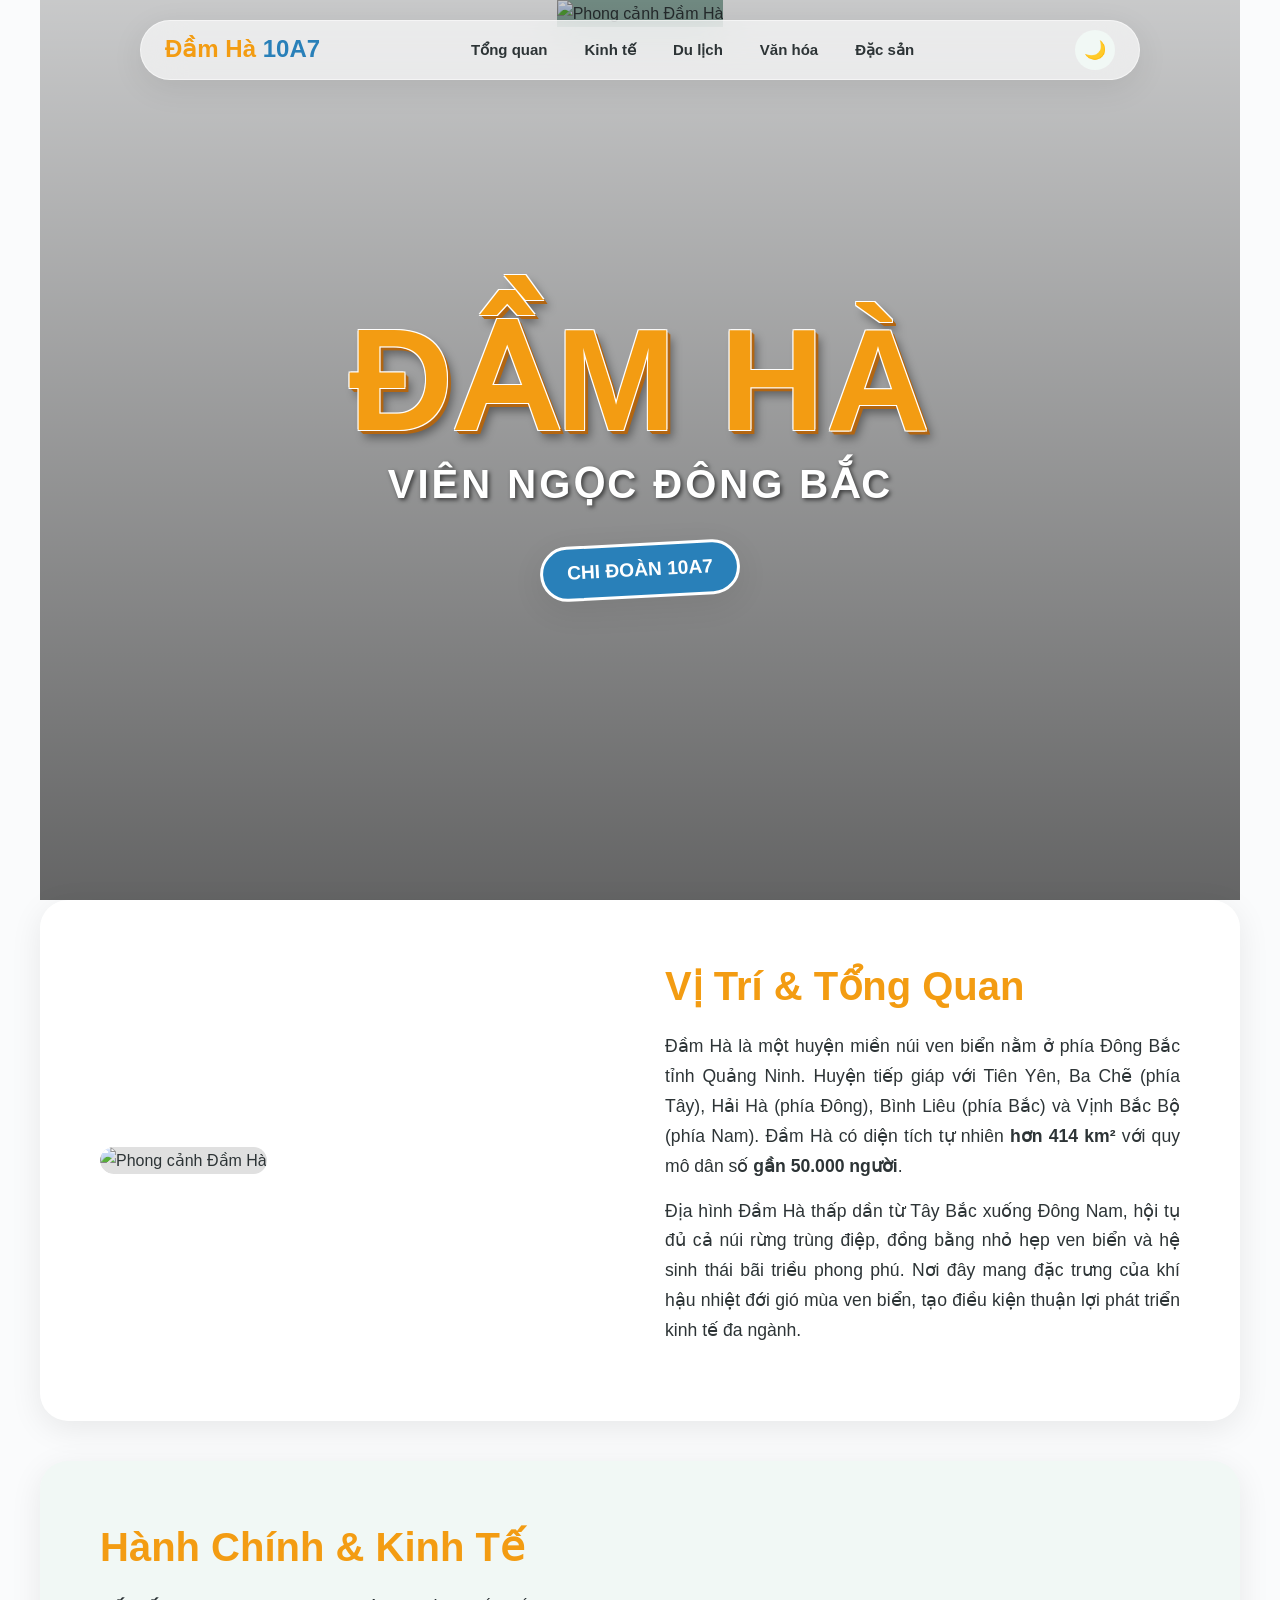
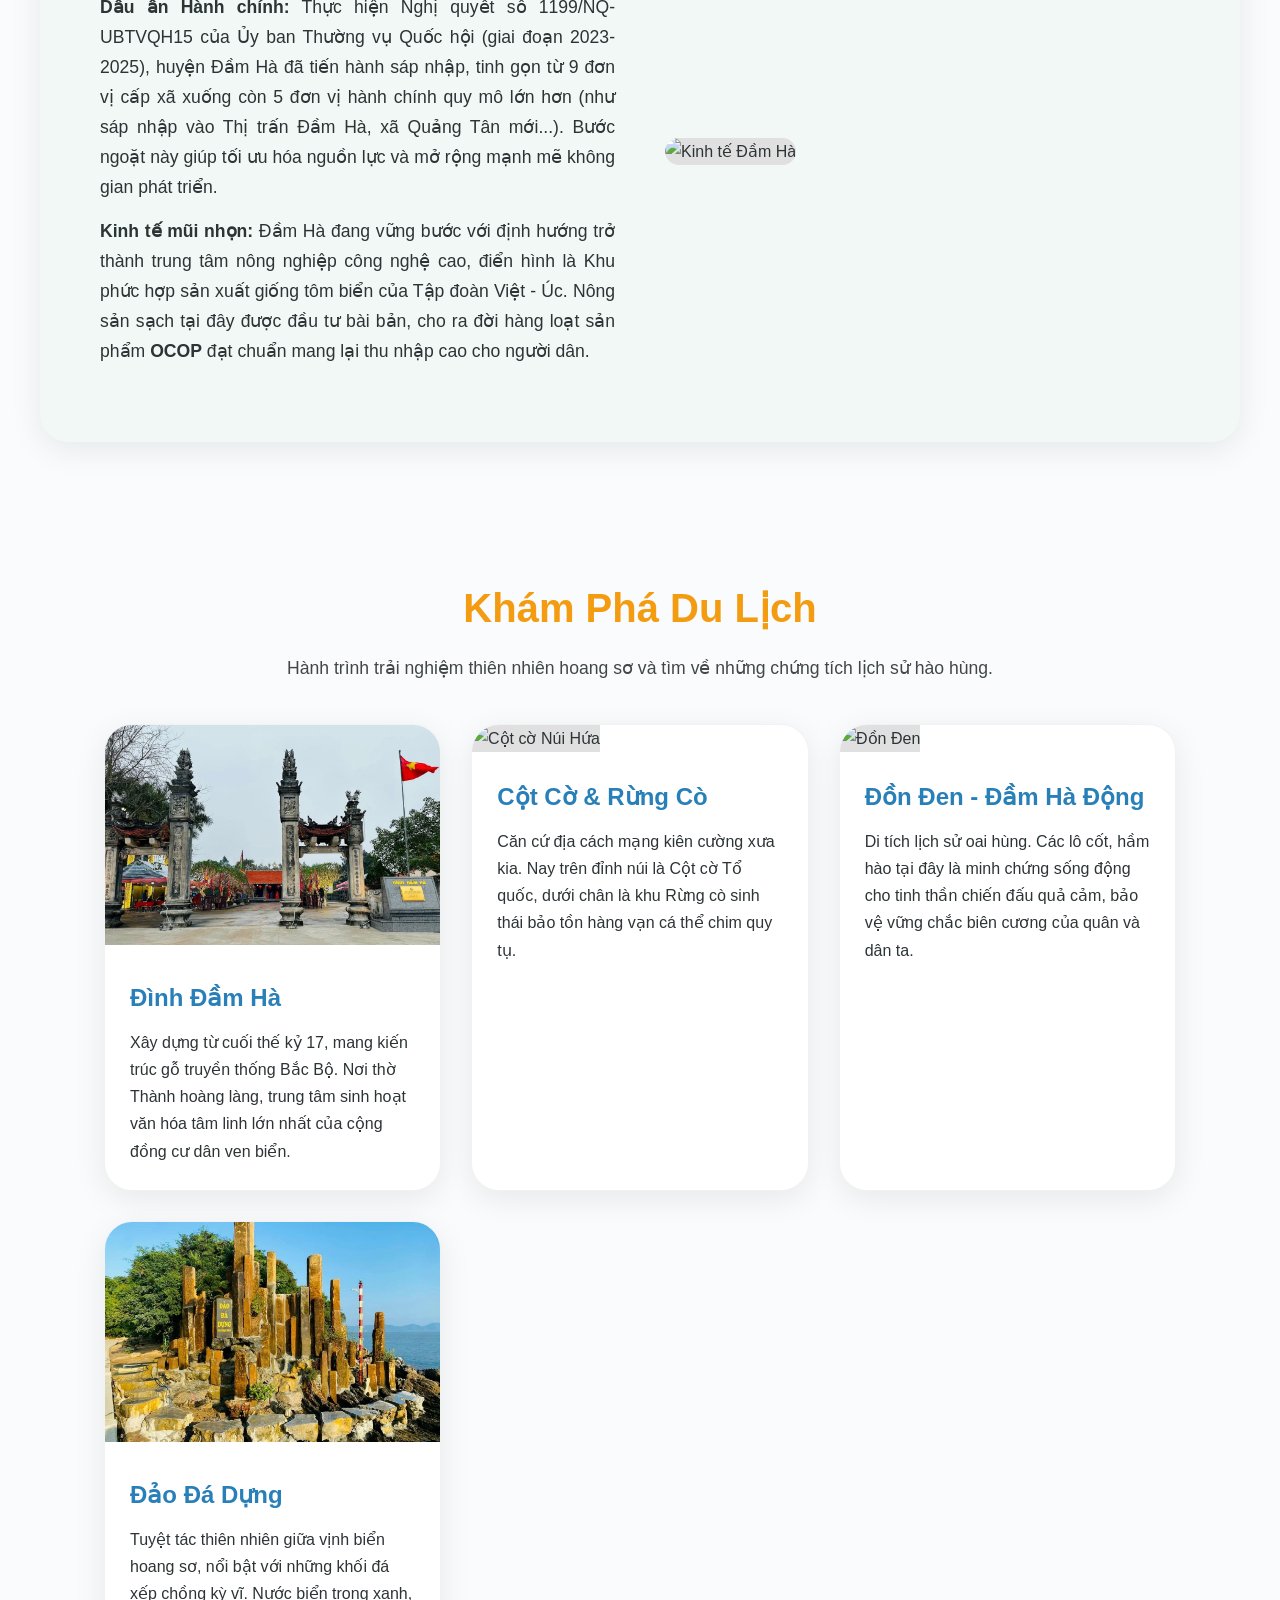
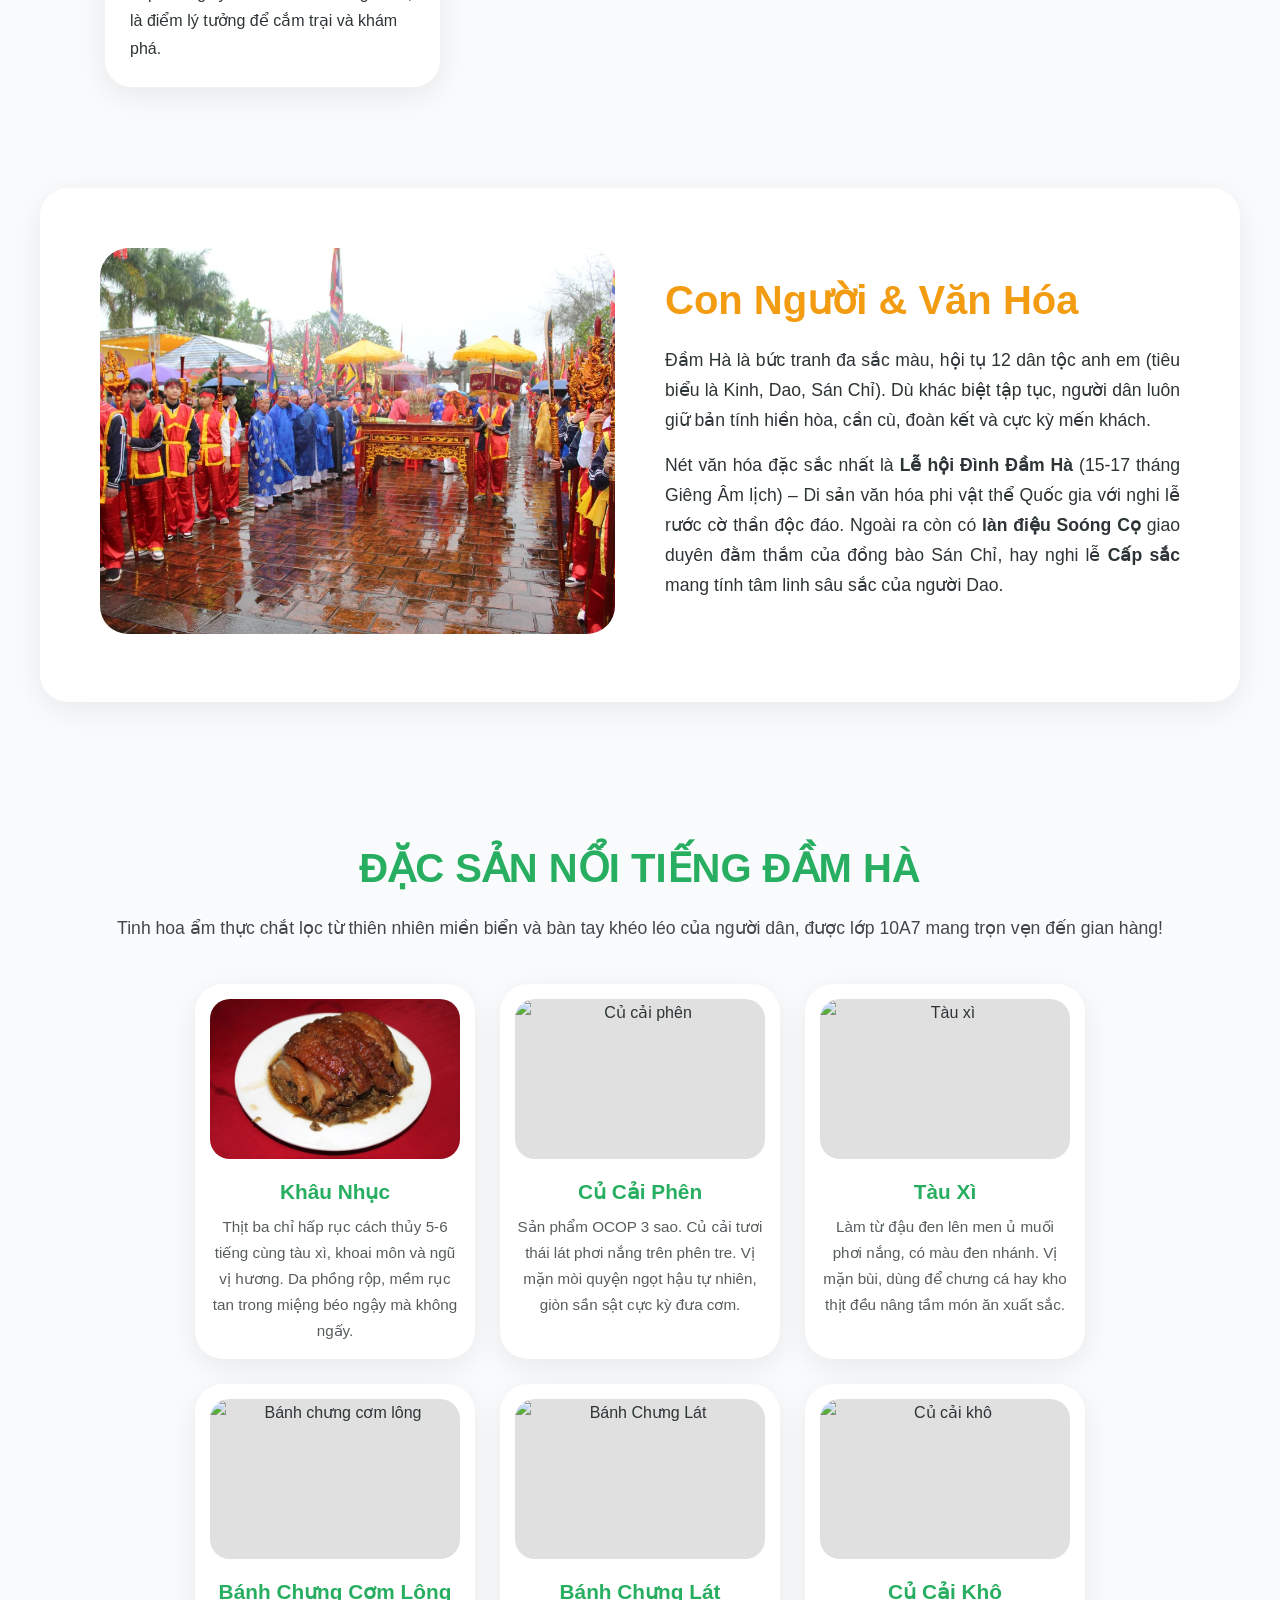
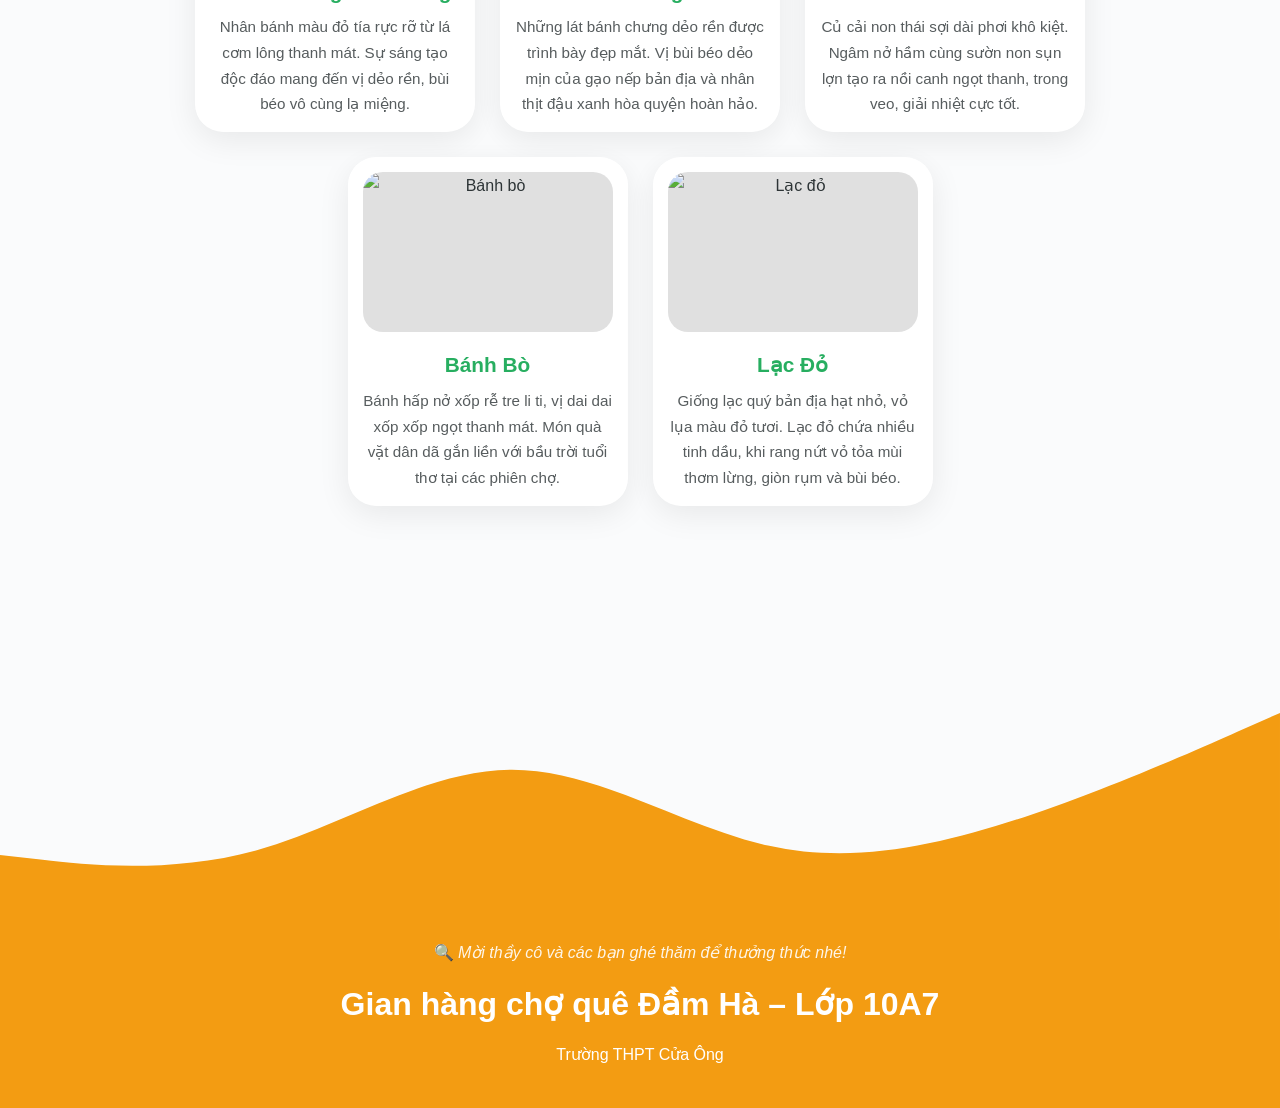
==== commit 9e465b08: "Fix image paths and enhance content descriptions Updated image paths and improved text descriptions " ====
--- a/index.html
+++ b/index.html
@@ -27,7 +27,7 @@
 
     <section id="hero">
         <div class="hero-image-wrapper">
-            <img src="banner-chinh.webp" alt="Phong cảnh Đầm Hà" class="hero-bg-img">
+            <img src="images/banner-chinh.webp" alt="Phong cảnh Đầm Hà" class="hero-bg-img">
             <div class="hero-overlay"></div>
         </div>
         
@@ -42,12 +42,12 @@
         <section id="tong-quan" class="reveal section-card">
             <div class="content-split">
                 <div class="split-img-wrapper scale-in">
-                    <img src="tongquan.webp" alt="Phong cảnh Đầm Hà" class="zoomable-img rounded-img">
+                    <img src="images/tongquan.webp" alt="Phong cảnh Đầm Hà" class="zoomable-img rounded-img">
                 </div>
                 <div class="split-text fade-slide-left">
                     <h2 class="section-title">Vị Trí & Tổng Quan</h2>
-                    <p>Đầm Hà là một huyện ven biển miền núi nằm ở phía Đông Bắc tỉnh Quảng Ninh. Về địa giới, phía Bắc Đầm Hà giáp huyện Bình Liêu và Tiên Yên, phía Đông giáp huyện Hải Hà, và phía Nam ôm trọn vùng biển Vịnh Bắc Bộ. Huyện có diện tích tự nhiên khoảng <strong>415 km²</strong> với quy mô dân số hơn <strong>40.000 người</strong>.</p>
-                    <p>Địa hình Đầm Hà thấp dần từ Tây Bắc xuống Đông Nam, bị chia cắt bởi nhiều sông suối tạo nên các thung lũng xen kẽ. Nơi đây hội tụ đủ cả núi rừng trùng điệp, dải đồng bằng nhỏ hẹp ven biển và hệ sinh thái rừng ngập mặn phong phú, mang đặc trưng của khí hậu nhiệt đới gió mùa ven biển.</p>
+                    <p>Đầm Hà là một huyện miền núi ven biển nằm ở phía Đông Bắc tỉnh Quảng Ninh. Huyện tiếp giáp với Tiên Yên, Ba Chẽ (phía Tây), Hải Hà (phía Đông), Bình Liêu (phía Bắc) và Vịnh Bắc Bộ (phía Nam). Đầm Hà có diện tích tự nhiên <strong>hơn 414 km²</strong> với quy mô dân số <strong>gần 50.000 người</strong>.</p>
+                    <p>Địa hình Đầm Hà thấp dần từ Tây Bắc xuống Đông Nam, hội tụ đủ cả núi rừng trùng điệp, đồng bằng nhỏ hẹp ven biển và hệ sinh thái bãi triều phong phú. Nơi đây mang đặc trưng của khí hậu nhiệt đới gió mùa ven biển, tạo điều kiện thuận lợi phát triển kinh tế đa ngành.</p>
                 </div>
             </div>
         </section>
@@ -55,12 +55,12 @@
         <section id="hanh-chinh" class="reveal section-card alt-bg">
             <div class="content-split reverse">
                 <div class="split-img-wrapper scale-in">
-                    <img src="kinhte.webp" alt="Kinh tế Đầm Hà" loading="lazy" class="zoomable-img rounded-img">
+                    <img src="images/kinhte.webp" alt="Kinh tế Đầm Hà" loading="lazy" class="zoomable-img rounded-img">
                 </div>
                 <div class="split-text fade-slide-right">
                     <h2 class="section-title">Hành Chính & Kinh Tế</h2>
-                    <p><strong>Dấu ấn Hành chính mới:</strong> Thực hiện Nghị quyết số 1199/NQ-UBTVQH15 của Ủy ban Thường vụ Quốc hội (giai đoạn 2023-2025), huyện Đầm Hà đã tiến hành sáp nhập toàn bộ xã Tân Bình và xã Đại Bình vào <strong>Thị trấn Đầm Hà</strong>. Bước ngoặt này giúp tinh gọn bộ máy, tối ưu hóa nguồn lực và mở rộng mạnh mẽ không gian đô thị trung tâm.</p>
-                    <p><strong>Kinh tế mũi nhọn:</strong> Đầm Hà đang vững bước với định hướng trở thành trung tâm nông nghiệp công nghệ cao của tỉnh, điển hình là Khu phức hợp sản xuất giống tôm biển quy mô lớn do Tập đoàn Việt - Úc đầu tư. Địa phương cũng đẩy mạnh phát triển nông sản sạch, cho ra đời hàng loạt sản phẩm <strong>OCOP</strong> đạt chuẩn 3-4 sao.</p>
+                    <p><strong>Dấu ấn Hành chính:</strong> Thực hiện Nghị quyết số 1199/NQ-UBTVQH15 của Ủy ban Thường vụ Quốc hội (giai đoạn 2023-2025), huyện Đầm Hà đã tiến hành sáp nhập, tinh gọn từ 9 đơn vị cấp xã xuống còn 5 đơn vị hành chính quy mô lớn hơn (như sáp nhập vào Thị trấn Đầm Hà, xã Quảng Tân mới...). Bước ngoặt này giúp tối ưu hóa nguồn lực và mở rộng mạnh mẽ không gian phát triển.</p>
+                    <p><strong>Kinh tế mũi nhọn:</strong> Đầm Hà đang vững bước với định hướng trở thành trung tâm nông nghiệp công nghệ cao, điển hình là Khu phức hợp sản xuất giống tôm biển của Tập đoàn Việt - Úc. Nông sản sạch tại đây được đầu tư bài bản, cho ra đời hàng loạt sản phẩm <strong>OCOP</strong> đạt chuẩn mang lại thu nhập cao cho người dân.</p>
                 </div>
             </div>
         </section>
@@ -68,35 +68,35 @@
         <section id="du-lich" class="reveal">
             <div class="title-wrapper">
                 <h2 class="section-title center">Khám Phá Du Lịch</h2>
-                <p class="section-desc">Hành trình trải nghiệm thiên nhiên hoang sơ, hùng vĩ và tìm về những chứng tích lịch sử tự hào của vùng đất Đông Bắc.</p>
+                <p class="section-desc">Hành trình trải nghiệm thiên nhiên hoang sơ và tìm về những chứng tích lịch sử hào hùng.</p>
             </div>
             <div class="card-grid">
                 <div class="material-card stagger-item">
-                    <img src="dinhdamha.webp" alt="Đình Đầm Hà" loading="lazy" class="zoomable-img card-img">
+                    <img src="images/dinhdamha.webp" alt="Đình Đầm Hà" loading="lazy" class="zoomable-img card-img">
                     <div class="card-content">
                         <h3>Đình Đầm Hà</h3>
-                        <p>Được xây dựng từ cuối thế kỷ 17, mang đậm kiến trúc gỗ truyền thống Bắc Bộ. Đây là nơi thờ Thành hoàng bảo hộ dân làng, trung tâm sinh hoạt văn hóa tâm linh lớn nhất của cộng đồng cư dân ven biển.</p>
+                        <p>Xây dựng từ cuối thế kỷ 17, mang kiến trúc gỗ truyền thống Bắc Bộ. Nơi thờ Thành hoàng làng, trung tâm sinh hoạt văn hóa tâm linh lớn nhất của cộng đồng cư dân ven biển.</p>
                     </div>
                 </div>
                 <div class="material-card stagger-item">
-                    <img src="cotconuihua.webp" alt="Cột cờ Núi Hứa" loading="lazy" class="zoomable-img card-img">
+                    <img src="images/cotconuihua.webp" alt="Cột cờ Núi Hứa" loading="lazy" class="zoomable-img card-img">
                     <div class="card-content">
                         <h3>Cột Cờ & Rừng Cò</h3>
-                        <p>Núi Hứa từng là căn cứ địa cách mạng kiên cường. Nay trên đỉnh núi, Cột cờ Tổ quốc tung bay đầy tự hào, ngay dưới chân là khu Rừng cò sinh thái bảo tồn hàng vạn cá thể chim cò tạo nên khung cảnh thanh bình.</p>
+                        <p>Căn cứ địa cách mạng kiên cường xưa kia. Nay trên đỉnh núi là Cột cờ Tổ quốc, dưới chân là khu Rừng cò sinh thái bảo tồn hàng vạn cá thể chim quy tụ.</p>
                     </div>
                 </div>
                 <div class="material-card stagger-item">
-                    <img src="donden.webp" alt="Đồn Đen" loading="lazy" class="zoomable-img card-img">
+                    <img src="images/donden.webp" alt="Đồn Đen" loading="lazy" class="zoomable-img card-img">
                     <div class="card-content">
                         <h3>Đồn Đen - Đầm Hà Động</h3>
-                        <p>Di tích lịch sử quan trọng được bảo tồn đến ngày nay. Các lô cốt, hầm hào tại đây là minh chứng sống động cho tinh thần chiến đấu quả cảm, bảo vệ vững chắc mảnh đất biên cương của quân và dân Đầm Hà xưa.</p>
+                        <p>Di tích lịch sử oai hùng. Các lô cốt, hầm hào tại đây là minh chứng sống động cho tinh thần chiến đấu quả cảm, bảo vệ vững chắc biên cương của quân và dân ta.</p>
                     </div>
                 </div>
                 <div class="material-card stagger-item">
-                    <img src="daodadung.webp" alt="Đảo Đá Dựng" loading="lazy" class="zoomable-img card-img">
+                    <img src="images/daodadung.webp" alt="Đảo Đá Dựng" loading="lazy" class="zoomable-img card-img">
                     <div class="card-content">
                         <h3>Đảo Đá Dựng</h3>
-                        <p>Tuyệt tác địa chất giữa vịnh hoang sơ, nổi bật với những vách đá trầm tích kỳ vĩ được sóng biển bào mòn qua hàng triệu năm. Nước biển quanh đảo trong vắt, là điểm lý tưởng để cắm trại và khám phá.</p>
+                        <p>Tuyệt tác thiên nhiên giữa vịnh biển hoang sơ, nổi bật với những khối đá xếp chồng kỳ vĩ. Nước biển trong xanh, là điểm lý tưởng để cắm trại và khám phá.</p>
                     </div>
                 </div>
             </div>
@@ -105,12 +105,12 @@
         <section id="van-hoa" class="reveal section-card">
             <div class="content-split">
                 <div class="split-img-wrapper scale-in">
-                    <img src="lehoi.webp" alt="Văn hóa Đầm Hà" loading="lazy" class="zoomable-img rounded-img">
+                    <img src="images/lehoi.webp" alt="Văn hóa Đầm Hà" loading="lazy" class="zoomable-img rounded-img">
                 </div>
                 <div class="split-text fade-slide-left">
                     <h2 class="section-title">Con Người & Văn Hóa</h2>
-                    <p>Đầm Hà là bức tranh đa sắc màu, hội tụ 12 dân tộc anh em (tiêu biểu là Kinh, Dao, Sán Chỉ). Dù khác biệt về tập tục, người dân Đầm Hà luôn giữ bản tính hiền hòa, cần cù, đoàn kết và cực kỳ mến khách.</p>
-                    <p>Nét văn hóa đặc sắc nhất là <strong>Lễ hội Đình Đầm Hà</strong> (15-17 tháng Giêng Âm lịch) – Di sản văn hóa phi vật thể Quốc gia với nghi lễ rước cờ thần độc đáo. Ngoài ra còn có <strong>làn điệu Soóng Cọ</strong> giao duyên đằm thắm của đồng bào Sán Chỉ, hay nghi lễ <strong>Cấp sắc</strong> mang tính giáo dục sâu sắc của người Dao.</p>
+                    <p>Đầm Hà là bức tranh đa sắc màu, hội tụ 12 dân tộc anh em (tiêu biểu là Kinh, Dao, Sán Chỉ). Dù khác biệt tập tục, người dân luôn giữ bản tính hiền hòa, cần cù, đoàn kết và cực kỳ mến khách.</p>
+                    <p>Nét văn hóa đặc sắc nhất là <strong>Lễ hội Đình Đầm Hà</strong> (15-17 tháng Giêng Âm lịch) – Di sản văn hóa phi vật thể Quốc gia với nghi lễ rước cờ thần độc đáo. Ngoài ra còn có <strong>làn điệu Soóng Cọ</strong> giao duyên đằm thắm của đồng bào Sán Chỉ, hay nghi lễ <strong>Cấp sắc</strong> mang tính tâm linh sâu sắc của người Dao.</p>
                 </div>
             </div>
         </section>
@@ -123,39 +123,44 @@
             
             <div class="gallery-grid flex-centered">
                 <div class="food-card stagger-item">
-                    <img src="khaunhuc.webp" alt="Khâu nhục" loading="lazy" class="zoomable-img">
+                    <img src="images/khaunhuc.webp" alt="Khâu nhục" loading="lazy" class="zoomable-img">
                     <h3>Khâu Nhục</h3>
-                    <p>Món ăn "linh hồn" trong các dịp đại tiệc, lễ Tết. Thịt lợn ba chỉ được châm da, chiên phồng rộp rồi hấp cách thủy 5-6 tiếng cùng khoai môn, mộc nhĩ, hoa hồi và tàu xì. Miếng thịt nâu đỏ óng ả, tan rục trong miệng, béo ngậy mà không ngấy.</p>
+                    <p>Thịt ba chỉ hấp rục cách thủy 5-6 tiếng cùng tàu xì, khoai môn và ngũ vị hương. Da phồng rộp, mềm rục tan trong miệng béo ngậy mà không ngấy.</p>
                 </div>
                 <div class="food-card stagger-item">
-                    <img src="cucaiphien.webp" alt="Củ cải phên" loading="lazy" class="zoomable-img">
+                    <img src="images/cucaiphien.webp" alt="Củ cải phên" loading="lazy" class="zoomable-img">
                     <h3>Củ Cải Phên</h3>
-                    <p>Sản phẩm OCOP 3 sao nức tiếng. Củ cải to được thái lát dày, ướp muối vừa vặn và phơi nắng trên phên tre. Miếng củ cải phên giữ độ giòn sần sật, mang vị mặn mòi của biển hòa quyện độ ngọt hậu. Đem xào cùng thịt ba chỉ ăn vô cùng hao cơm.</p>
+                    <p>Sản phẩm OCOP 3 sao. Củ cải tươi thái lát phơi nắng trên phên tre. Vị mặn mòi quyện ngọt hậu tự nhiên, giòn sần sật cực kỳ đưa cơm.</p>
                 </div>
                 <div class="food-card stagger-item">
-                    <img src="cucaikho.webp" alt="Củ cải khô" loading="lazy" class="zoomable-img">
-                    <h3>Củ Cải Khô</h3>
-                    <p>Làm từ những củ cải non, ngọt nước nhất, thái sợi dài và phơi kiệt dưới nắng giòn. Sợi củ cải khô giữ trọn dưỡng chất. Ngâm nở và hầm cùng sườn non sụn lợn hoặc móng giò sẽ tạo ra một nồi canh vô cùng thanh ngọt, giải nhiệt cực tốt.</p>
+                    <img src="images/tauxi.webp" alt="Tàu xì" loading="lazy" class="zoomable-img">
+                    <h3>Tàu Xì</h3>
+                    <p>Làm từ đậu đen lên men ủ muối phơi nắng, có màu đen nhánh. Vị mặn bùi, dùng để chưng cá hay kho thịt đều nâng tầm món ăn xuất sắc.</p>
                 </div>
                 <div class="food-card stagger-item">
-                    <img src="tauxi.webp" alt="Tàu xì" loading="lazy" class="zoomable-img">
-                    <h3>Tàu Xì</h3>
-                    <p>Gia vị làm nên nét độc đáo của ẩm thực Đầm Hà. Tàu xì làm từ đậu đen tuyển chọn, luộc chín, ủ men tự nhiên và phơi nắng cùng muối biển. Hạt tàu xì đen nhánh, thơm nồng đặc trưng, vị mặn bùi, chưng cá hay kho thịt đều xuất sắc.</p>
+                    <img src="images/banhchungcomlongg.webp" alt="Bánh chưng cơm lông" loading="lazy" class="zoomable-img">
+                    <h3>Bánh Chưng Cơm Lông</h3>
+                    <p>Nhân bánh màu đỏ tía rực rỡ từ lá cơm lông thanh mát. Sự sáng tạo độc đáo mang đến vị dẻo rền, bùi béo vô cùng lạ miệng.</p>
                 </div>
                 <div class="food-card stagger-item">
-                    <img src="banhchungcomlongg.webp" alt="Bánh chưng cơm lông" loading="lazy" class="zoomable-img">
-                    <h3>Bánh Chưng Cơm Lông</h3>
-                    <p>Sáng tạo "độc nhất vô nhị". Lá cơm lông mọc tự nhiên trên đồi có tính mát, được xay nhuyễn trộn vào nhân thịt và đậu xanh. Khi luộc chín, tinh chất từ lá nhuộm phần nhân thành màu đỏ tía rực rỡ, vị dẻo rền, bùi béo và hương thơm thanh mát lạ miệng.</p>
+                    <img src="images/banhchunglat.webp" alt="Bánh Chưng Lát" loading="lazy" class="zoomable-img">
+                    <h3>Bánh Chưng Lát</h3>
+                    <p>Những lát bánh chưng dẻo rền được trình bày đẹp mắt. Vị bùi béo dẻo mịn của gạo nếp bản địa và nhân thịt đậu xanh hòa quyện hoàn hảo.</p>
                 </div>
                 <div class="food-card stagger-item">
-                    <img src="banhbo.webp" alt="Bánh bò" loading="lazy" class="zoomable-img">
-                    <h3>Bánh Bò</h3>
-                    <p>Món quà vặt mộc mạc mang bầu trời tuổi thơ của người dân quê. Bánh làm từ bột gạo tẻ xay nước, ủ men thủ công truyền thống. Khi hấp chín, bánh nở bung xốp mềm với vô số rễ tre li ti, vị dai xốp, ngọt thanh và nồng nàn hương men gạo.</p>
+                    <img src="images/cucaikho.webp" alt="Củ cải khô" loading="lazy" class="zoomable-img">
+                    <h3>Củ Cải Khô</h3>
+                    <p>Củ cải non thái sợi dài phơi khô kiệt. Ngâm nở hầm cùng sườn non sụn lợn tạo ra nồi canh ngọt thanh, trong veo, giải nhiệt cực tốt.</p>
                 </div>
                 <div class="food-card stagger-item">
-                    <img src="lacdo.webp" alt="Lạc đỏ" loading="lazy" class="zoomable-img">
+                    <img src="images/banhbo.webp" alt="Bánh bò" loading="lazy" class="zoomable-img">
+                    <h3>Bánh Bò</h3>
+                    <p>Bánh hấp nở xốp rễ tre li ti, vị dai dai xốp xốp ngọt thanh mát. Món quà vặt dân dã gắn liền với bầu trời tuổi thơ tại các phiên chợ.</p>
+                </div>
+                <div class="food-card stagger-item">
+                    <img src="images/lacdo.webp" alt="Lạc đỏ" loading="lazy" class="zoomable-img">
                     <h3>Lạc Đỏ</h3>
-                    <p>Giống lạc bản địa quý hiếm đã đạt chuẩn OCOP. Hạt lạc khá nhỏ, vỏ lụa màu đỏ tươi bắt mắt và chứa hàm lượng tinh dầu vượt trội. Khi rang chín, lạc nứt vỏ tỏa mùi thơm nức mũi, nhai giòn rụm và để lại vị bùi béo đậm đà lưu luyến.</p>
+                    <p>Giống lạc quý bản địa hạt nhỏ, vỏ lụa màu đỏ tươi. Lạc đỏ chứa nhiều tinh dầu, khi rang nứt vỏ tỏa mùi thơm lừng, giòn rụm và bùi béo.</p>
                 </div>
             </div>
         </section>
--- a/style.css
+++ b/style.css
@@ -1,196 +1,274 @@
-/* ========================================================
-   1. HỆ THỐNG BIẾN MÀU SẮC CHUYÊN NGHIỆP
-======================================================== */
+/* --- Biến Hệ Thống & Bảng Màu --- */
 :root {
-    --bg-color: #fcfaf7;
+    --bg-color: #fafbfc; 
     --text-color: #2d3436;
+    --primary-color: #f39c12; 
+    --secondary-color: #27ae60; 
+    --accent-blue: #2980b9; 
     --card-bg: #ffffff;
-    --header-bg: #2e7d32;
-    --header-gradient: linear-gradient(135deg, #1b5e20, #4caf50);
-    --title-color: #d84315;
-    --footer-bg: #1e272e;
-    --nav-bg: rgba(46, 125, 50, 0.95);
-    --shadow-color: rgba(0, 0, 0, 0.08);
-    --input-bg: #f5f6fa;
-    --input-border: #dcdde1;
-    --transition-speed: 0.4s;
-}
-
-body.dark-mode, html.dark-mode-init body {
+    --card-alt-bg: #f1f8f5; 
+    --wave-color: #f39c12;
+    --shadow-soft: 0 8px 32px rgba(0, 0, 0, 0.08);
+    --shadow-hover: 0 16px 48px rgba(0, 0, 0, 0.12);
+    --radius-pill: 100px;
+    --radius-card: 28px; 
+    --transition-bounce: all 0.5s cubic-bezier(0.175, 0.885, 0.32, 1.275); 
+    --transition-smooth: all 0.3s ease;
+    
+    --font-heading: 'Baloo 2', cursive, sans-serif;
+    --font-body: 'Nunito', sans-serif;
+}
+
+[data-theme="dark"] {
     --bg-color: #121212;
-    --text-color: #ecf0f1;
+    --text-color: #e0e0e0;
+    --primary-color: #f39c12;
+    --secondary-color: #2ecc71;
+    --accent-blue: #3498db;
     --card-bg: #1e1e1e;
-    --header-bg: #1b5e20;
-    --header-gradient: linear-gradient(135deg, #0a200b, #1b5e20);
-    --title-color: #ff7043;
-    --footer-bg: #000000;
-    --nav-bg: rgba(10, 35, 12, 0.95);
-    --shadow-color: rgba(255, 255, 255, 0.04);
-    --input-bg: #2d3436;
-    --input-border: #636e72;
-}
-
-html.dark-mode-init body { background-color: var(--bg-color); color: var(--text-color); }
-
-/* ========================================================
-   2. CÀI ĐẶT CHUNG & ANIMATIONS
-======================================================== */
-* { box-sizing: border-box; margin: 0; padding: 0; }
-html { scroll-behavior: smooth; }
+    --card-alt-bg: #2a2f2c;
+    --wave-color: #d35400;
+    --shadow-soft: 0 8px 32px rgba(0, 0, 0, 0.4);
+    --shadow-hover: 0 16px 48px rgba(0, 0, 0, 0.6);
+}
+
+* { margin: 0; padding: 0; box-sizing: border-box; }
+
+html { scroll-padding-top: 100px; }
 
 body {
-    font-family: 'Segoe UI', Roboto, Helvetica, Arial, sans-serif;
-    background-color: var(--bg-color);
-    color: var(--text-color);
-    line-height: 1.7;
-    transition: background-color var(--transition-speed), color var(--transition-speed);
-    overflow-x: hidden;
-    display: flex; flex-direction: column; min-height: 100vh; /* Giúp footer đẩy xuống cuối ở trang ngắn */
-}
-
-body.no-scroll { overflow: hidden; height: 100vh; }
-
-.fade-in { animation: fadeIn 1s cubic-bezier(0.2, 0.8, 0.2, 1) forwards; }
-@keyframes fadeIn {
-    from { opacity: 0; transform: translateY(30px); }
-    to { opacity: 1; transform: translateY(0); }
-}
-
-.reveal { opacity: 0; transform: translateY(40px); transition: all 0.8s cubic-bezier(0.2, 0, 0.2, 1); }
-.reveal.active { opacity: 1; transform: translateY(0); }
-noscript .reveal { opacity: 1; transform: translateY(0); }
-
-/* ========================================================
-   3. THANH MENU (GLASSMORPHISM)
-======================================================== */
-nav {
-    position: fixed; top: 0; left: 0; width: 100%;
-    background-color: var(--nav-bg); padding: 10px 0; z-index: 2000;
-    box-shadow: 0 4px 15px var(--shadow-color);
-    backdrop-filter: blur(12px); -webkit-backdrop-filter: blur(12px);
-    transition: transform 0.4s cubic-bezier(0.3, 0, 0.2, 1), background-color var(--transition-speed);
-}
-.nav-container { max-width: 1200px; margin: 0 auto; display: flex; justify-content: space-between; align-items: center; padding: 0 20px; }
-.nav-spacer { width: 44px; height: 44px; } 
-nav ul { list-style-type: none; display: flex; gap: 8px; justify-content: center; flex-wrap: wrap; }
-nav ul li a {
-    color: white; text-decoration: none; font-weight: 600; font-size: clamp(0.9em, 2vw, 1.05em);
-    padding: 8px 16px; border-radius: 30px; transition: 0.3s;
-}
+    font-family: var(--font-body); background-color: var(--bg-color); color: var(--text-color);
+    line-height: 1.7; overflow-x: hidden; transition: background-color var(--transition-smooth), color var(--transition-smooth);
+}
+
+h1, h2, h3, .logo, .badge { font-family: var(--font-heading); font-weight: 800; }
+
+/* --- Thanh Header Glassmorphism --- */
+.header-wrapper {
+    position: fixed; top: 20px; left: 0; width: 100%;
+    display: flex; justify-content: center; z-index: 1000; pointer-events: none; 
+}
+
+header {
+    pointer-events: auto; background-color: rgba(255, 255, 255, 0.65); 
+    backdrop-filter: blur(20px) saturate(180%); -webkit-backdrop-filter: blur(20px) saturate(180%);
+    border: 1px solid rgba(255, 255, 255, 0.5); box-shadow: var(--shadow-soft); border-radius: var(--radius-pill);
+    display: flex; justify-content: space-between; align-items: center;
+    padding: 8px 24px; width: 95%; max-width: 1000px;
+    transition: transform 0.4s cubic-bezier(0.4, 0, 0.2, 1), background-color 0.3s;
+    will-change: transform; 
+}
+
+[data-theme="dark"] header {
+    background-color: rgba(30, 30, 30, 0.65); border: 1px solid rgba(255, 255, 255, 0.1);
+}
+
+header.hidden-up { transform: translateY(-150%); }
+
+.logo { font-size: clamp(20px, 4vw, 24px); color: var(--primary-color); white-space: nowrap; }
+.logo span { color: var(--accent-blue); }
+
+.scrollable-nav { display: flex; align-items: center; gap: 5px; }
+
+nav a {
+    text-decoration: none; color: var(--text-color); padding: 8px 16px; 
+    font-weight: 700; font-size: 15px; border-radius: var(--radius-pill); 
+    transition: var(--transition-smooth); white-space: nowrap; 
+}
+
+@media (hover: hover) {
+    nav a:hover { 
+        background-color: var(--primary-color); color: white;
+        box-shadow: 0 4px 15px rgba(243, 156, 18, 0.4); transform: translateY(-2px);
+    }
+}
+
+nav a.active-link { 
+    background-color: var(--primary-color); color: white;
+    box-shadow: 0 4px 15px rgba(243, 156, 18, 0.4); transform: translateY(-2px);
+}
+
+nav a:active {
+    background-color: rgba(243, 156, 18, 0.2); color: var(--primary-color); 
+    filter: blur(1px); transform: scale(0.92); box-shadow: none; transition: all 0.1s;
+}
+
 #theme-toggle {
-    background: transparent; border: none; font-size: 1.5em; cursor: pointer; color: white;
-    width: 44px; height: 44px; border-radius: 50%;
-    transition: 0.3s; display: flex; align-items: center; justify-content: center; outline: none;
-}
-
-/* ========================================================
-   4. HEADER & BỐ CỤC CHÍNH (HEADER PHẲNG)
-======================================================== */
-header {
-    background: var(--header-gradient); color: white; text-align: center;
-    padding: 160px 20px 80px 20px; transition: background var(--transition-speed);
-}
-header h1 { font-size: clamp(2.2em, 5vw, 4em); margin-bottom: 15px; text-shadow: 2px 4px 10px rgba(0,0,0,0.3); text-transform: uppercase; letter-spacing: 2px; }
-header p { font-size: clamp(1.05em, 3vw, 1.25em); max-width: 800px; margin: 0 auto; opacity: 0.95; font-style: italic; }
-
-main.container { max-width: 1200px; margin: -30px auto 0 auto; padding: 40px 20px; position: relative; z-index: 10; flex: 1; }
-section.section-target { scroll-margin-top: 100px; margin-bottom: 80px; }
-.text-center-box { text-align: center; font-size: 1.15em; max-width: 900px; margin: 0 auto 60px auto; }
-
-h2.section-title {
-    text-align: center; color: var(--title-color); font-size: clamp(1.8em, 4vw, 2.5em);
-    margin-bottom: 40px; position: relative; padding-bottom: 15px;
-}
-h2.section-title::after {
-    content: ''; position: absolute; bottom: 0; left: 50%; transform: translateX(-50%);
-    width: 80px; height: 4px; background-color: var(--title-color); border-radius: 2px;
-}
-
-/* THẺ CARD */
-.grid-layout { display: grid; grid-template-columns: repeat(auto-fit, minmax(280px, 1fr)); gap: 35px; }
-article.card {
-    background-color: var(--card-bg); border-radius: 20px; box-shadow: 0 10px 30px var(--shadow-color);
-    overflow: hidden; transition: 0.4s; display: flex; flex-direction: column; border: 1px solid rgba(0,0,0,0.02);
-}
-.img-wrapper { overflow: hidden; width: 100%; height: 260px; background-color: rgba(46, 125, 50, 0.1); }
-article.card img { width: 100%; height: 100%; object-fit: cover; transition: transform 0.6s cubic-bezier(0.2, 0.8, 0.2, 1); cursor: zoom-in; display: block; }
-body.dark-mode .img-wrapper { background-color: rgba(27, 94, 32, 0.2); }
-
-.card-content { padding: 30px 25px; flex-grow: 1; display: flex; flex-direction: column; }
-.card-content h3 { color: var(--header-bg); margin-bottom: 12px; font-size: 1.4em; transition: color var(--transition-speed); }
-.card-content p { text-align: justify; font-size: 0.98em; opacity: 0.85; line-height: 1.7; margin-top: auto; }
-
-/* ========================================================
-   5. HIỆU ỨNG HOVER AN TOÀN (Bỏ qua lỗi dính ở Mobile)
-======================================================== */
-@media (hover: hover) {
-    nav ul li a:hover { background-color: rgba(255, 255, 255, 0.2); transform: translateY(-2px); }
-    #theme-toggle:hover { transform: scale(1.1) rotate(15deg); background-color: rgba(255, 255, 255, 0.2); }
-    article.card:hover { transform: translateY(-12px); box-shadow: 0 20px 40px var(--shadow-color); }
-    article.card:hover img { transform: scale(1.08); }
-    .close-lightbox:hover { color: var(--title-color); transform: rotate(90deg); }
-    #back-to-top:hover { transform: scale(1.1) translateY(-5px); background-color: var(--title-color); }
-    .feedback-btn:hover { transform: translateY(-5px) scale(1.05); background-color: #bf360c; box-shadow: 0 12px 30px rgba(191, 54, 12, 0.4); }
-}
-
-/* ========================================================
-   6. LIGHTBOX & NÚT TIỆN ÍCH
-======================================================== */
-.lightbox-overlay {
-    position: fixed; top: 0; left: 0; width: 100%; height: 100%; background-color: rgba(0, 0, 0, 0.95);
-    z-index: 3000; display: none; justify-content: center; align-items: center;
-    backdrop-filter: blur(8px); -webkit-backdrop-filter: blur(8px);
-}
-.lightbox-overlay.show { display: flex; animation: fadeIn 0.3s forwards; }
-.lightbox-image { max-width: 95vw; max-height: 85vh; border-radius: 8px; box-shadow: 0 0 50px rgba(0,0,0,0.8); object-fit: contain; user-select: none; }
-.close-lightbox {
-    position: absolute; top: 20px; right: 25px; background: transparent; color: white;
-    border: none; font-size: 50px; font-weight: 300; cursor: pointer; transition: 0.3s; z-index: 3001;
-    width: 50px; height: 50px; display: flex; align-items: center; justify-content: center; outline: none;
-}
-
+    background: var(--card-alt-bg); border: none; border-radius: 50%;
+    width: 40px; height: 40px; cursor: pointer; font-size: 18px; flex-shrink: 0;
+    transition: var(--transition-bounce); margin-left: 10px;
+}
+#theme-toggle:hover { transform: scale(1.1) rotate(15deg); }
+
+/* --- Hero Section & Chữ 3D --- */
+#hero {
+    position: relative; height: 100vh; display: flex; align-items: center; 
+    justify-content: center; text-align: center; overflow: hidden;
+}
+.hero-image-wrapper { position: absolute; top: 0; left: 0; width: 100%; height: 100%; z-index: -1; }
+.hero-bg-img { width: 100%; height: 100%; object-fit: cover; background-color: #8caba1; }
+.hero-overlay {
+    position: absolute; top: 0; left: 0; width: 100%; height: 100%;
+    background: linear-gradient(to bottom, rgba(0,0,0,0.2), rgba(0,0,0,0.6));
+}
+.hero-content { animation: scaleUpBounce 1s cubic-bezier(0.175, 0.885, 0.32, 1.275) forwards; padding: 0 20px; z-index: 1; }
+
+.poster-title {
+    font-size: clamp(3.5rem, 12vw, 9rem); color: var(--primary-color); 
+    text-shadow: 
+        -1px -1px 0 #fff, 1px -1px 0 #fff, -1px  1px 0 #fff, 1px  1px 0 #fff,
+        2px 2px 0px #b36611, 3px 3px 0px #b36611, 4px 4px 0px #b36611,
+        6px 8px 10px rgba(0,0,0,0.4);
+    margin-bottom: -10px; line-height: 1.1; letter-spacing: 2px;
+}
+
+.poster-subtitle {
+    font-size: clamp(1.2rem, 4vw, 2.5rem); color: white; text-transform: uppercase;
+    letter-spacing: 3px; margin-bottom: 25px; text-shadow: 2px 2px 4px rgba(0,0,0,0.6);
+    font-family: var(--font-body); font-weight: 800;
+}
+
+.badge {
+    display: inline-block; background-color: var(--accent-blue); color: white;
+    padding: 8px 24px; border-radius: var(--radius-pill); font-size: clamp(1rem, 2vw, 1.2rem);
+    border: 3px solid white; box-shadow: var(--shadow-soft);
+    transform: rotate(-3deg); transition: var(--transition-bounce);
+}
+.badge:hover { transform: scale(1.1) rotate(0deg); }
+
+/* --- Bố cục nội dung --- */
+section { padding: 100px 5%; max-width: 1200px; margin: auto; }
+
+.section-card {
+    background: var(--card-bg); border-radius: var(--radius-card); box-shadow: var(--shadow-soft); 
+    padding: clamp(30px, 5vw, 60px); margin-bottom: 40px;
+}
+.section-card.alt-bg { background: var(--card-alt-bg); }
+
+.section-title {
+    font-size: clamp(2rem, 4vw, 2.5rem); color: var(--primary-color);
+    margin-bottom: 20px; position: relative; line-height: 1.3;
+}
+.section-title.center { text-align: center; }
+.section-title.green-text { color: var(--secondary-color); }
+.section-desc { text-align: center; margin-bottom: 40px; font-size: 1.1rem; opacity: 0.9; }
+
+.content-split { display: flex; gap: clamp(20px, 5vw, 50px); align-items: center; }
+.content-split.reverse { flex-direction: row-reverse; }
+
+.split-img-wrapper { flex: 1; overflow: hidden; border-radius: var(--radius-card); }
+.split-text { flex: 1; }
+.split-text p { margin-bottom: 15px; font-size: 1.1rem; text-align: justify; }
+
+.rounded-img {
+    width: 100%; height: auto; border-radius: var(--radius-card); object-fit: cover;
+    aspect-ratio: 4/3; transition: var(--transition-bounce); cursor: zoom-in; background-color: #e0e0e0;
+}
+.rounded-img:hover { transform: scale(1.05); }
+
+/* --- Lưới Du lịch --- */
+.card-grid { display: grid; grid-template-columns: repeat(auto-fit, minmax(260px, 1fr)); gap: 30px; margin-top: 40px; }
+.material-card {
+    background: var(--card-bg); border-radius: var(--radius-card); overflow: hidden;
+    box-shadow: var(--shadow-soft); transition: var(--transition-bounce); border: 1px solid rgba(0,0,0,0.05);
+}
+.material-card:hover { transform: translateY(-10px); box-shadow: var(--shadow-hover); }
+.card-img { width: 100%; height: 220px; object-fit: cover; cursor: zoom-in; background-color: #e0e0e0; }
+.card-content { padding: 25px; }
+.card-content h3 { color: var(--accent-blue); margin-bottom: 10px; font-size: 1.5rem; }
+
+/* --- Lưới Ẩm Thực (Flexbox) --- */
+.gallery-grid.flex-centered { display: flex; flex-wrap: wrap; justify-content: center; gap: 25px; }
+.food-card {
+    width: clamp(220px, 100%, 280px); background: var(--card-bg);
+    border-radius: var(--radius-card); padding: 15px; text-align: center; 
+    box-shadow: var(--shadow-soft); transition: var(--transition-bounce);
+    display: flex; flex-direction: column;
+}
+.food-card:hover { transform: scale(1.05) translateY(-5px); box-shadow: var(--shadow-hover); }
+.food-card img {
+    width: 100%; height: 160px; object-fit: cover; border-radius: 20px;
+    margin-bottom: 15px; cursor: zoom-in; background-color: #e0e0e0;
+}
+.food-card h3 { color: var(--secondary-color); font-size: 1.3rem; margin-bottom: 5px; }
+.food-card p { font-size: 0.95rem; opacity: 0.8; flex-grow: 1; }
+
+/* --- Modal Ảnh Zoom --- */
+#image-modal {
+    position: fixed; top: 0; left: 0; width: 100vw; height: 100vh;
+    background: rgba(0, 0, 0, 0.5); backdrop-filter: blur(15px); -webkit-backdrop-filter: blur(15px);
+    z-index: 9999; display: flex; justify-content: center; align-items: center;
+    opacity: 0; pointer-events: none; transition: opacity 0.4s ease;
+}
+#image-modal.active { opacity: 1; pointer-events: auto; }
+#modal-img {
+    max-width: 95%; max-height: 90vh; border-radius: var(--radius-card);
+    transform: scale(0.8); transition: var(--transition-bounce); box-shadow: 0 10px 40px rgba(0,0,0,0.5);
+    will-change: transform;
+}
+#image-modal.active #modal-img { transform: scale(1); }
+#close-modal {
+    position: absolute; top: 15px; right: 20px; font-size: 40px; color: white; cursor: pointer;
+    background: rgba(255,255,255,0.2); width: 50px; height: 50px; border-radius: 50%;
+    display: flex; align-items: center; justify-content: center; transition: background 0.3s;
+}
+#close-modal:hover { background: rgba(255,100,100,0.8); }
+
+/* --- Nút Lên Đầu Trang --- */
 #back-to-top {
-    position: fixed; right: 25px; bottom: 35px; background-color: var(--header-bg); color: white;
-    border: none; border-radius: 50%; width: 55px; height: 55px; font-size: 1.8em; font-weight: bold;
-    opacity: 0; visibility: hidden; transform: translateY(20px); cursor: pointer;
-    box-shadow: 0 6px 20px rgba(0,0,0,0.3); z-index: 1000; transition: 0.3s; outline: none;
-}
-#back-to-top.show { opacity: 1; visibility: visible; transform: translateY(0); }
-
-/* Nút Feedback và Chữ mờ Beta */
-.feedback-section { text-align: center; padding: 20px; margin-bottom: 60px; }
-.feedback-btn {
-    display: inline-block; background-color: var(--title-color); color: white; padding: 16px 45px;
-    font-size: 1.2em; font-weight: bold; text-decoration: none; border-radius: 50px;
-    box-shadow: 0 8px 25px rgba(216, 67, 21, 0.3); transition: 0.3s;
-}
-.beta-text { font-size: 0.9em; opacity: 0.6; margin-top: 15px; font-style: italic; color: var(--text-color); }
-
-/* ========================================================
-   7. FORM ĐÁNH GIÁ (FEEDBACK)
-======================================================== */
-.form-container { max-width: 600px; margin: 0 auto; padding: 40px 30px; }
-.form-group { margin-bottom: 20px; text-align: left; }
-.form-group label { display: block; font-weight: 600; margin-bottom: 8px; color: var(--text-color); }
-.form-group input, .form-group select, .form-group textarea {
-    width: 100%; padding: 12px 15px; border: 2px solid var(--input-border); border-radius: 10px;
-    background-color: var(--input-bg); color: var(--text-color); font-size: 1em; font-family: inherit;
-    transition: 0.3s;
-}
-.form-group input:focus, .form-group select:focus, .form-group textarea:focus {
-    outline: none; border-color: var(--header-bg); box-shadow: 0 0 8px rgba(46, 125, 50, 0.2);
-}
-.form-actions { display: flex; justify-content: space-between; align-items: center; margin-top: 30px; }
-.btn-secondary { color: var(--text-color); text-decoration: none; font-weight: 600; transition: color 0.3s; }
-.btn-secondary:hover { color: var(--title-color); }
-
-/* ========================================================
-   8. CHÂN TRANG
-======================================================== */
-footer {
-    background-color: var(--footer-bg); color: #95afc0; text-align: center;
-    padding: 50px 20px; transition: background-color var(--transition-speed); border-top: 4px solid var(--header-bg);
-    margin-top: auto;
-}
-footer p { margin: 8px 0; font-size: 1.05em; }
-footer strong { color: #ffffff; }
+    position: fixed; bottom: 30px; right: 30px; background-color: var(--secondary-color); color: white;
+    border: none; border-radius: 20px; width: 56px; height: 56px;
+    display: flex; align-items: center; justify-content: center; cursor: pointer;
+    box-shadow: var(--shadow-hover); opacity: 0; transform: translateY(20px) scale(0.8);
+    transition: var(--transition-bounce); z-index: 999;
+}
+#back-to-top svg { width: 28px; height: 28px; }
+#back-to-top.show { opacity: 1; transform: translateY(0) scale(1); pointer-events: auto; }
+#back-to-top:hover { background-color: var(--primary-color); transform: scale(1.1); }
+
+/* --- Lượn Sóng & Footer --- */
+.wave-container { line-height: 0; margin-top: 50px; }
+.wave { width: 100%; height: auto; display: block; margin-bottom: -1px; }
+
+footer { background-color: var(--wave-color); color: white; text-align: center; padding: 0 20px 40px 20px; }
+.footer-content h3 { font-size: clamp(1.5rem, 3vw, 2rem); margin: 10px 0; }
+.footer-content p span { font-style: italic; opacity: 0.9; }
+
+/* --- Animation JS --- */
+.reveal { opacity: 0; }
+.reveal.active { animation: fadeIn 0.8s forwards; }
+.stagger-item { opacity: 0; transform: translateY(30px); }
+.active .stagger-item { animation: slideUpBounce 0.6s cubic-bezier(0.175, 0.885, 0.32, 1.275) forwards; }
+.active .stagger-item:nth-child(1) { animation-delay: 0.1s; }
+.active .stagger-item:nth-child(2) { animation-delay: 0.2s; }
+.active .stagger-item:nth-child(3) { animation-delay: 0.3s; }
+.active .stagger-item:nth-child(4) { animation-delay: 0.4s; }
+.active .stagger-item:nth-child(5) { animation-delay: 0.5s; }
+.active .stagger-item:nth-child(6) { animation-delay: 0.6s; }
+.active .stagger-item:nth-child(7) { animation-delay: 0.7s; }
+
+.fade-slide-left { opacity: 0; transform: translateX(30px); }
+.active .fade-slide-left { animation: slideIn 0.8s cubic-bezier(0.2, 0.8, 0.2, 1) forwards; }
+.fade-slide-right { opacity: 0; transform: translateX(-30px); }
+.active .fade-slide-right { animation: slideIn 0.8s cubic-bezier(0.2, 0.8, 0.2, 1) forwards; }
+.scale-in { opacity: 0; transform: scale(0.9); }
+.active .scale-in { animation: scaleUp 0.8s cubic-bezier(0.2, 0.8, 0.2, 1) forwards; }
+
+@keyframes fadeIn { to { opacity: 1; } }
+@keyframes slideUpBounce { to { opacity: 1; transform: translateY(0); } }
+@keyframes slideIn { to { opacity: 1; transform: translateX(0); } }
+@keyframes scaleUp { to { opacity: 1; transform: scale(1); } }
+@keyframes scaleUpBounce { 0% { opacity: 0; transform: scale(0.8); } 100% { opacity: 1; transform: scale(1); } }
+
+/* --- Mobile Tối Ưu --- */
+@media (max-width: 850px) {
+    .content-split, .content-split.reverse { flex-direction: column; text-align: center; }
+    .split-text p { text-align: center; } 
+    .scrollable-nav { overflow-x: auto; -webkit-overflow-scrolling: touch; padding-bottom: 5px; width: 100%; justify-content: flex-start; }
+    .scrollable-nav::-webkit-scrollbar { display: none; }
+    .scrollable-nav { -ms-overflow-style: none; scrollbar-width: none; }
+    header { flex-wrap: wrap; border-radius: 24px; padding: 12px 16px; }
+    .logo { margin-bottom: 8px; width: auto; }
+    #theme-toggle { position: absolute; right: 16px; top: 12px; }
+    .section-card { padding: 30px 15px; }
+                   }
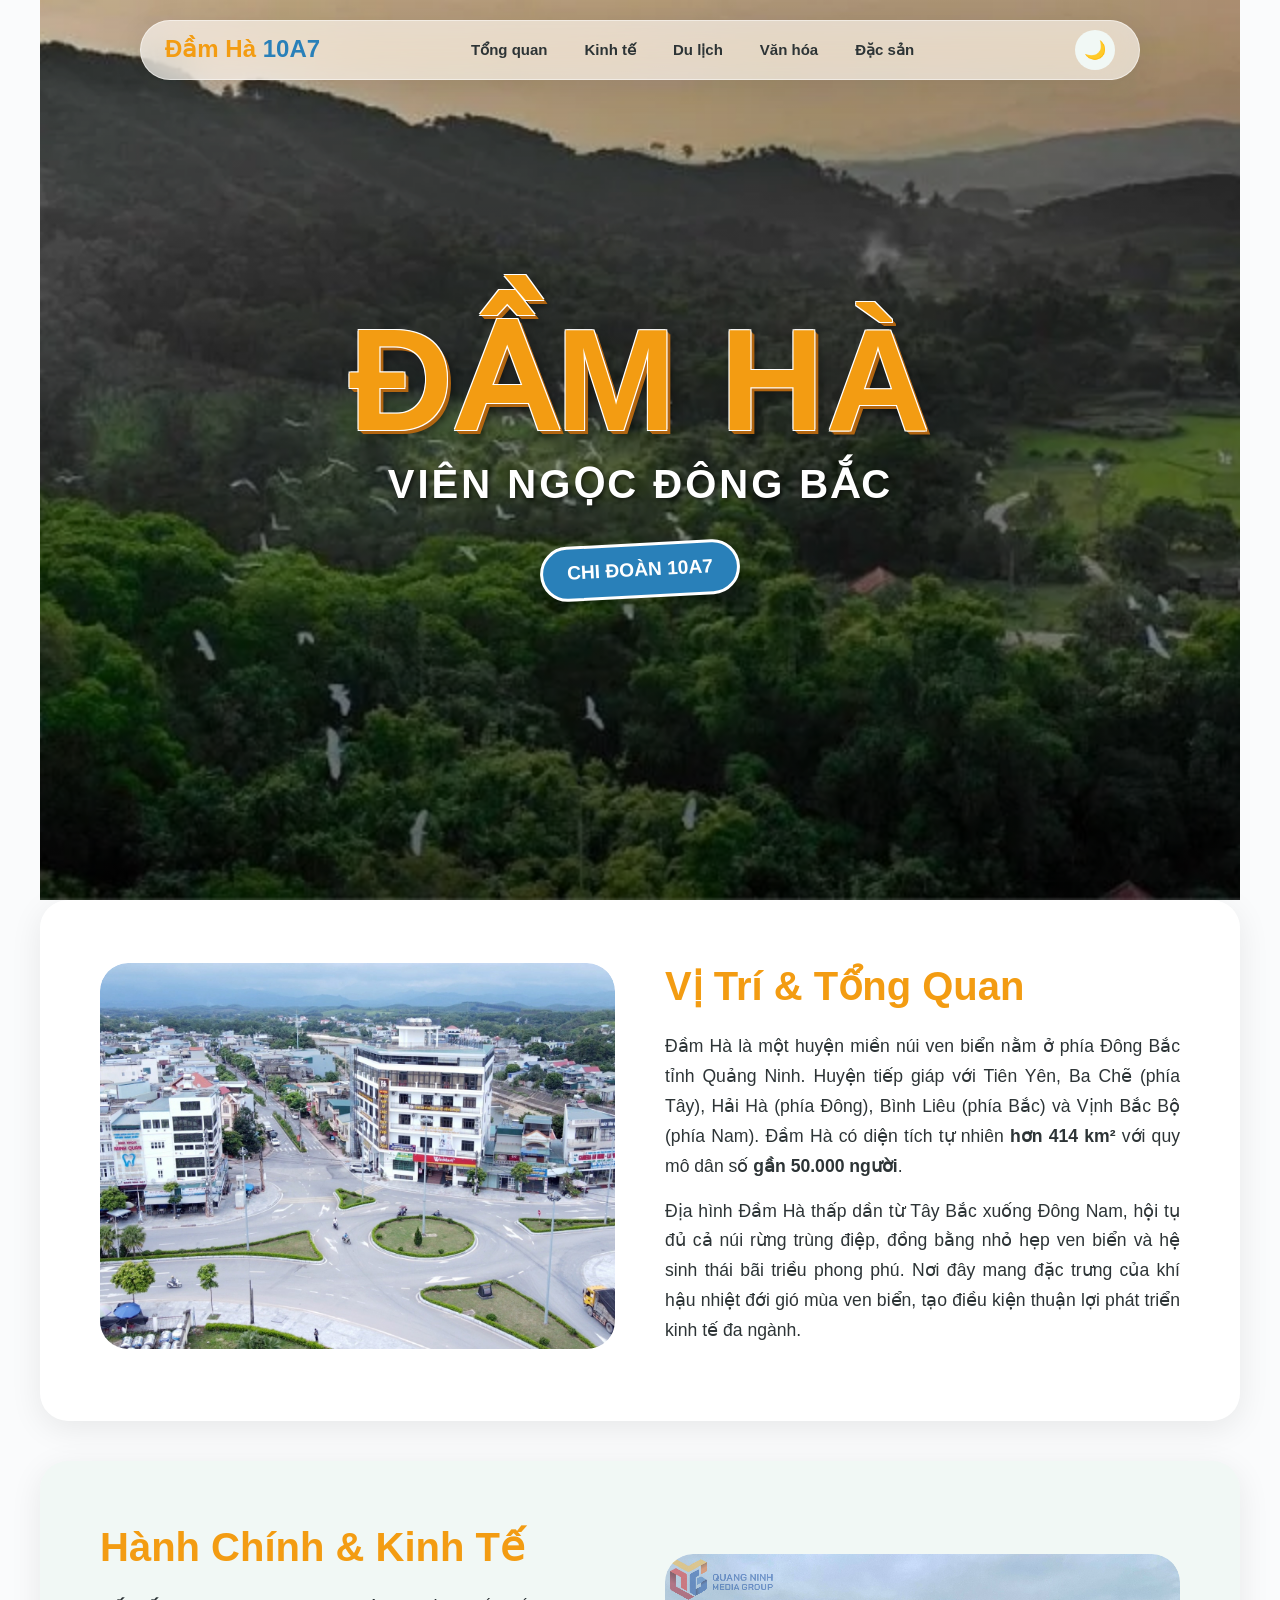
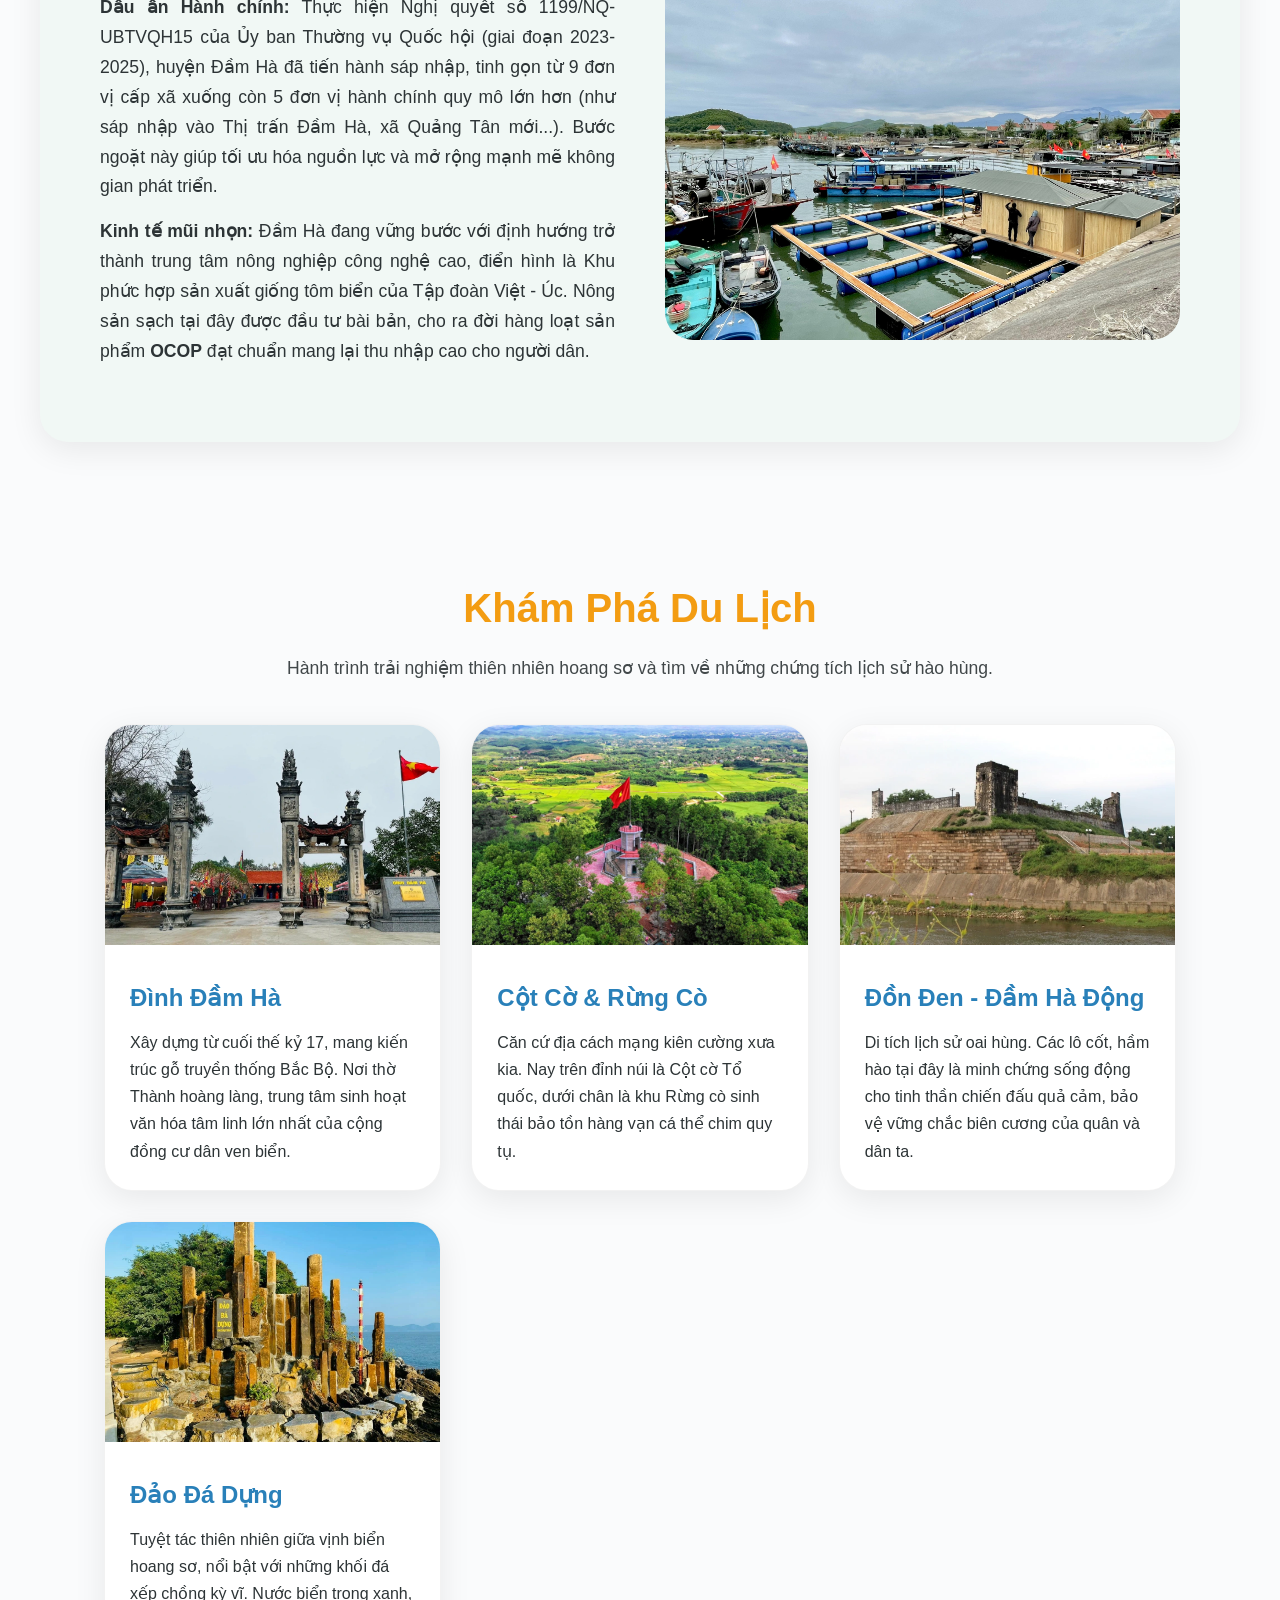
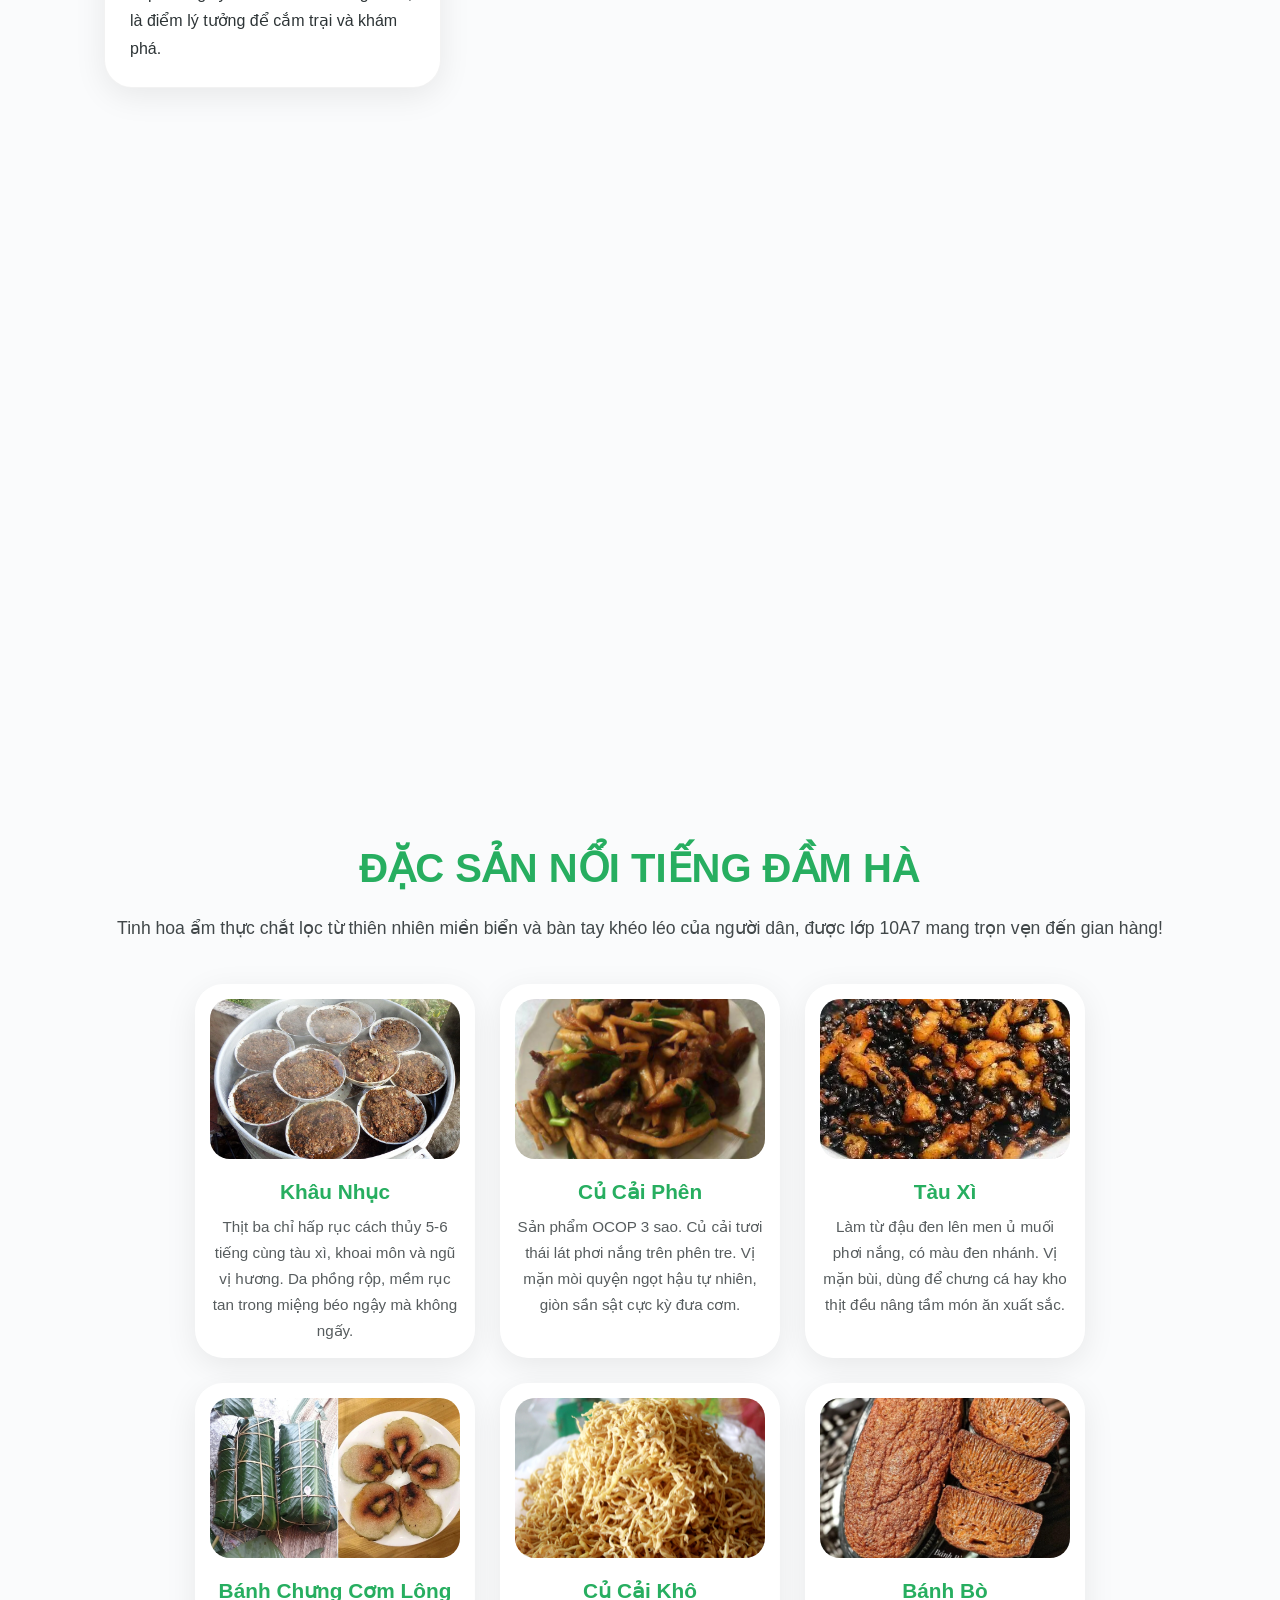
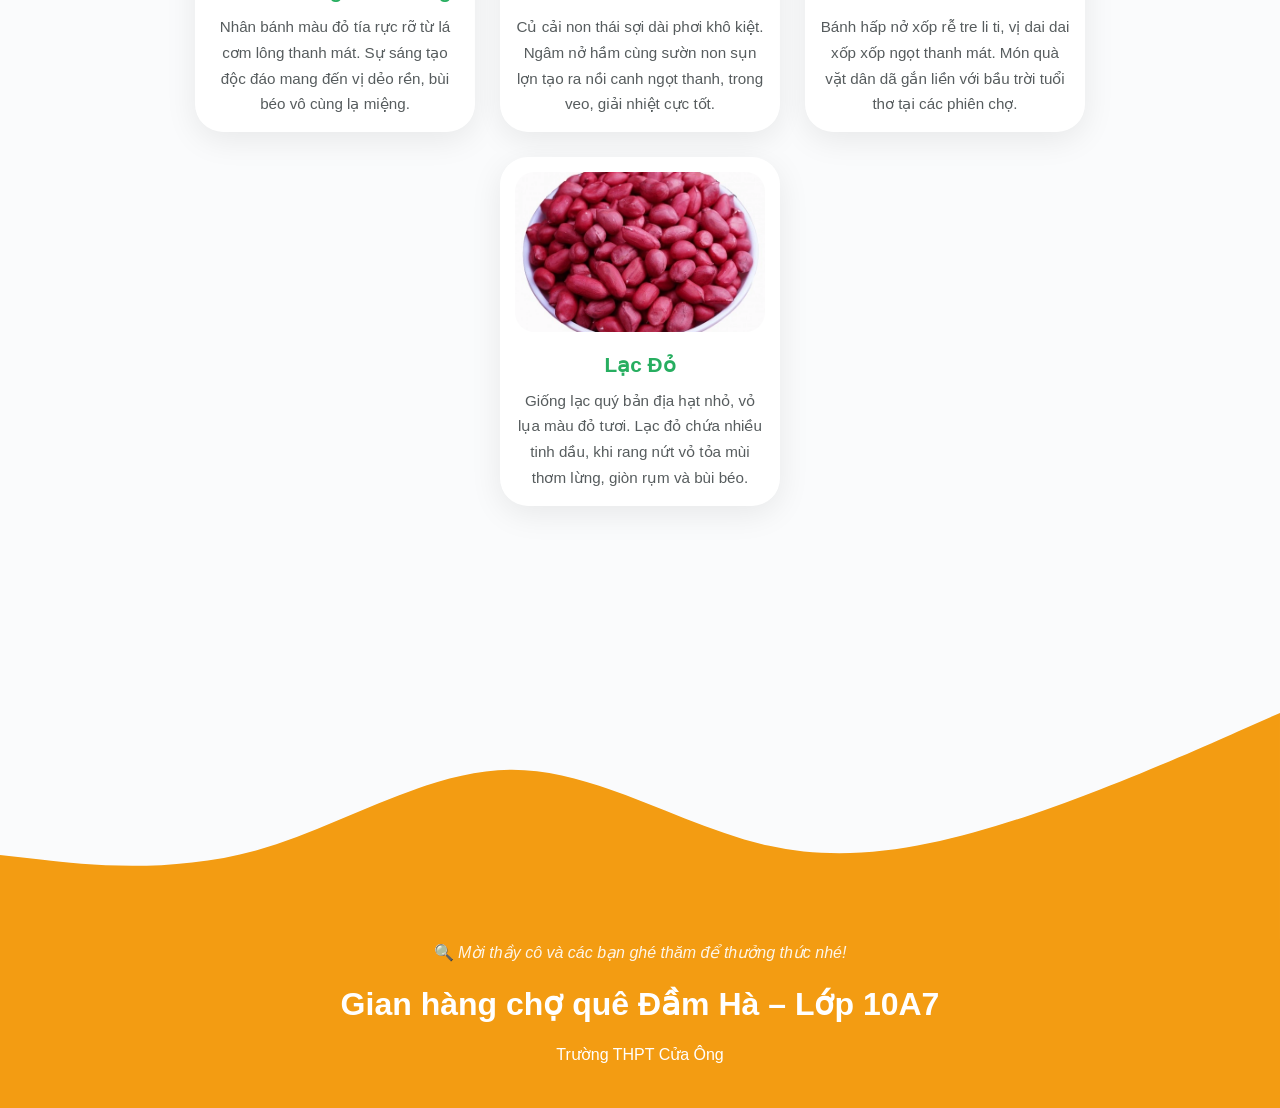
==== commit cadc49cb: "Update index.html" ====
--- a/index.html
+++ b/index.html
@@ -143,11 +143,6 @@
                     <p>Nhân bánh màu đỏ tía rực rỡ từ lá cơm lông thanh mát. Sự sáng tạo độc đáo mang đến vị dẻo rền, bùi béo vô cùng lạ miệng.</p>
                 </div>
                 <div class="food-card stagger-item">
-                    <img src="images/banhchunglat.webp" alt="Bánh Chưng Lát" loading="lazy" class="zoomable-img">
-                    <h3>Bánh Chưng Lát</h3>
-                    <p>Những lát bánh chưng dẻo rền được trình bày đẹp mắt. Vị bùi béo dẻo mịn của gạo nếp bản địa và nhân thịt đậu xanh hòa quyện hoàn hảo.</p>
-                </div>
-                <div class="food-card stagger-item">
                     <img src="images/cucaikho.webp" alt="Củ cải khô" loading="lazy" class="zoomable-img">
                     <h3>Củ Cải Khô</h3>
                     <p>Củ cải non thái sợi dài phơi khô kiệt. Ngâm nở hầm cùng sườn non sụn lợn tạo ra nồi canh ngọt thanh, trong veo, giải nhiệt cực tốt.</p>
--- a/style.css
+++ b/style.css
@@ -32,13 +32,18 @@
     --shadow-hover: 0 16px 48px rgba(0, 0, 0, 0.6);
 }
 
+/* Tối ưu render cơ bản */
 * { margin: 0; padding: 0; box-sizing: border-box; }
 
 html { scroll-padding-top: 100px; }
 
 body {
-    font-family: var(--font-body); background-color: var(--bg-color); color: var(--text-color);
-    line-height: 1.7; overflow-x: hidden; transition: background-color var(--transition-smooth), color var(--transition-smooth);
+    font-family: var(--font-body);
+    background-color: var(--bg-color);
+    color: var(--text-color);
+    line-height: 1.7;
+    overflow-x: hidden;
+    transition: background-color var(--transition-smooth), color var(--transition-smooth);
 }
 
 h1, h2, h3, .logo, .badge { font-family: var(--font-heading); font-weight: 800; }
@@ -46,13 +51,18 @@
 /* --- Thanh Header Glassmorphism --- */
 .header-wrapper {
     position: fixed; top: 20px; left: 0; width: 100%;
-    display: flex; justify-content: center; z-index: 1000; pointer-events: none; 
+    display: flex; justify-content: center; z-index: 1000;
+    pointer-events: none; 
 }
 
 header {
-    pointer-events: auto; background-color: rgba(255, 255, 255, 0.65); 
-    backdrop-filter: blur(20px) saturate(180%); -webkit-backdrop-filter: blur(20px) saturate(180%);
-    border: 1px solid rgba(255, 255, 255, 0.5); box-shadow: var(--shadow-soft); border-radius: var(--radius-pill);
+    pointer-events: auto;
+    background-color: rgba(255, 255, 255, 0.65); 
+    backdrop-filter: blur(20px) saturate(180%);
+    -webkit-backdrop-filter: blur(20px) saturate(180%);
+    border: 1px solid rgba(255, 255, 255, 0.5); 
+    box-shadow: var(--shadow-soft);
+    border-radius: var(--radius-pill);
     display: flex; justify-content: space-between; align-items: center;
     padding: 8px 24px; width: 95%; max-width: 1000px;
     transition: transform 0.4s cubic-bezier(0.4, 0, 0.2, 1), background-color 0.3s;
@@ -60,7 +70,8 @@
 }
 
 [data-theme="dark"] header {
-    background-color: rgba(30, 30, 30, 0.65); border: 1px solid rgba(255, 255, 255, 0.1);
+    background-color: rgba(30, 30, 30, 0.65);
+    border: 1px solid rgba(255, 255, 255, 0.1);
 }
 
 header.hidden-up { transform: translateY(-150%); }
@@ -71,9 +82,10 @@
 .scrollable-nav { display: flex; align-items: center; gap: 5px; }
 
 nav a {
-    text-decoration: none; color: var(--text-color); padding: 8px 16px; 
-    font-weight: 700; font-size: 15px; border-radius: var(--radius-pill); 
-    transition: var(--transition-smooth); white-space: nowrap; 
+    text-decoration: none; color: var(--text-color);
+    padding: 8px 16px; font-weight: 700; font-size: 15px;
+    border-radius: var(--radius-pill); transition: var(--transition-smooth);
+    white-space: nowrap; 
 }
 
 @media (hover: hover) {
@@ -89,8 +101,9 @@
 }
 
 nav a:active {
-    background-color: rgba(243, 156, 18, 0.2); color: var(--primary-color); 
-    filter: blur(1px); transform: scale(0.92); box-shadow: none; transition: all 0.1s;
+    background-color: rgba(243, 156, 18, 0.2);
+    color: var(--primary-color); filter: blur(1px); transform: scale(0.92);
+    box-shadow: none; transition: all 0.1s;
 }
 
 #theme-toggle {
@@ -102,15 +115,17 @@
 
 /* --- Hero Section & Chữ 3D --- */
 #hero {
-    position: relative; height: 100vh; display: flex; align-items: center; 
-    justify-content: center; text-align: center; overflow: hidden;
-}
+    position: relative; height: 100vh; display: flex;
+    align-items: center; justify-content: center; text-align: center; overflow: hidden;
+}
+
 .hero-image-wrapper { position: absolute; top: 0; left: 0; width: 100%; height: 100%; z-index: -1; }
 .hero-bg-img { width: 100%; height: 100%; object-fit: cover; background-color: #8caba1; }
 .hero-overlay {
     position: absolute; top: 0; left: 0; width: 100%; height: 100%;
     background: linear-gradient(to bottom, rgba(0,0,0,0.2), rgba(0,0,0,0.6));
 }
+
 .hero-content { animation: scaleUpBounce 1s cubic-bezier(0.175, 0.885, 0.32, 1.275) forwards; padding: 0 20px; z-index: 1; }
 
 .poster-title {
@@ -166,7 +181,7 @@
 }
 .rounded-img:hover { transform: scale(1.05); }
 
-/* --- Lưới Du lịch --- */
+/* --- Lưới Du lịch & Ẩm Thực --- */
 .card-grid { display: grid; grid-template-columns: repeat(auto-fit, minmax(260px, 1fr)); gap: 30px; margin-top: 40px; }
 .material-card {
     background: var(--card-bg); border-radius: var(--radius-card); overflow: hidden;
@@ -177,7 +192,6 @@
 .card-content { padding: 25px; }
 .card-content h3 { color: var(--accent-blue); margin-bottom: 10px; font-size: 1.5rem; }
 
-/* --- Lưới Ẩm Thực (Flexbox) --- */
 .gallery-grid.flex-centered { display: flex; flex-wrap: wrap; justify-content: center; gap: 25px; }
 .food-card {
     width: clamp(220px, 100%, 280px); background: var(--card-bg);
@@ -234,9 +248,9 @@
 .footer-content h3 { font-size: clamp(1.5rem, 3vw, 2rem); margin: 10px 0; }
 .footer-content p span { font-style: italic; opacity: 0.9; }
 
-/* --- Animation JS --- */
-.reveal { opacity: 0; }
-.reveal.active { animation: fadeIn 0.8s forwards; }
+/* --- Animations Kích Hoạt Bởi JS --- */
+.reveal { opacity: 0; will-change: transform, opacity; }
+.reveal.active { animation: fadeIn 0.8s ease-out forwards; }
 .stagger-item { opacity: 0; transform: translateY(30px); }
 .active .stagger-item { animation: slideUpBounce 0.6s cubic-bezier(0.175, 0.885, 0.32, 1.275) forwards; }
 .active .stagger-item:nth-child(1) { animation-delay: 0.1s; }
@@ -246,6 +260,7 @@
 .active .stagger-item:nth-child(5) { animation-delay: 0.5s; }
 .active .stagger-item:nth-child(6) { animation-delay: 0.6s; }
 .active .stagger-item:nth-child(7) { animation-delay: 0.7s; }
+.active .stagger-item:nth-child(8) { animation-delay: 0.8s; }
 
 .fade-slide-left { opacity: 0; transform: translateX(30px); }
 .active .fade-slide-left { animation: slideIn 0.8s cubic-bezier(0.2, 0.8, 0.2, 1) forwards; }
@@ -260,7 +275,7 @@
 @keyframes scaleUp { to { opacity: 1; transform: scale(1); } }
 @keyframes scaleUpBounce { 0% { opacity: 0; transform: scale(0.8); } 100% { opacity: 1; transform: scale(1); } }
 
-/* --- Mobile Tối Ưu --- */
+/* --- Mobile Responsive Tối Ưu --- */
 @media (max-width: 850px) {
     .content-split, .content-split.reverse { flex-direction: column; text-align: center; }
     .split-text p { text-align: center; } 
@@ -271,4 +286,4 @@
     .logo { margin-bottom: 8px; width: auto; }
     #theme-toggle { position: absolute; right: 16px; top: 12px; }
     .section-card { padding: 30px 15px; }
-                   }
+}
